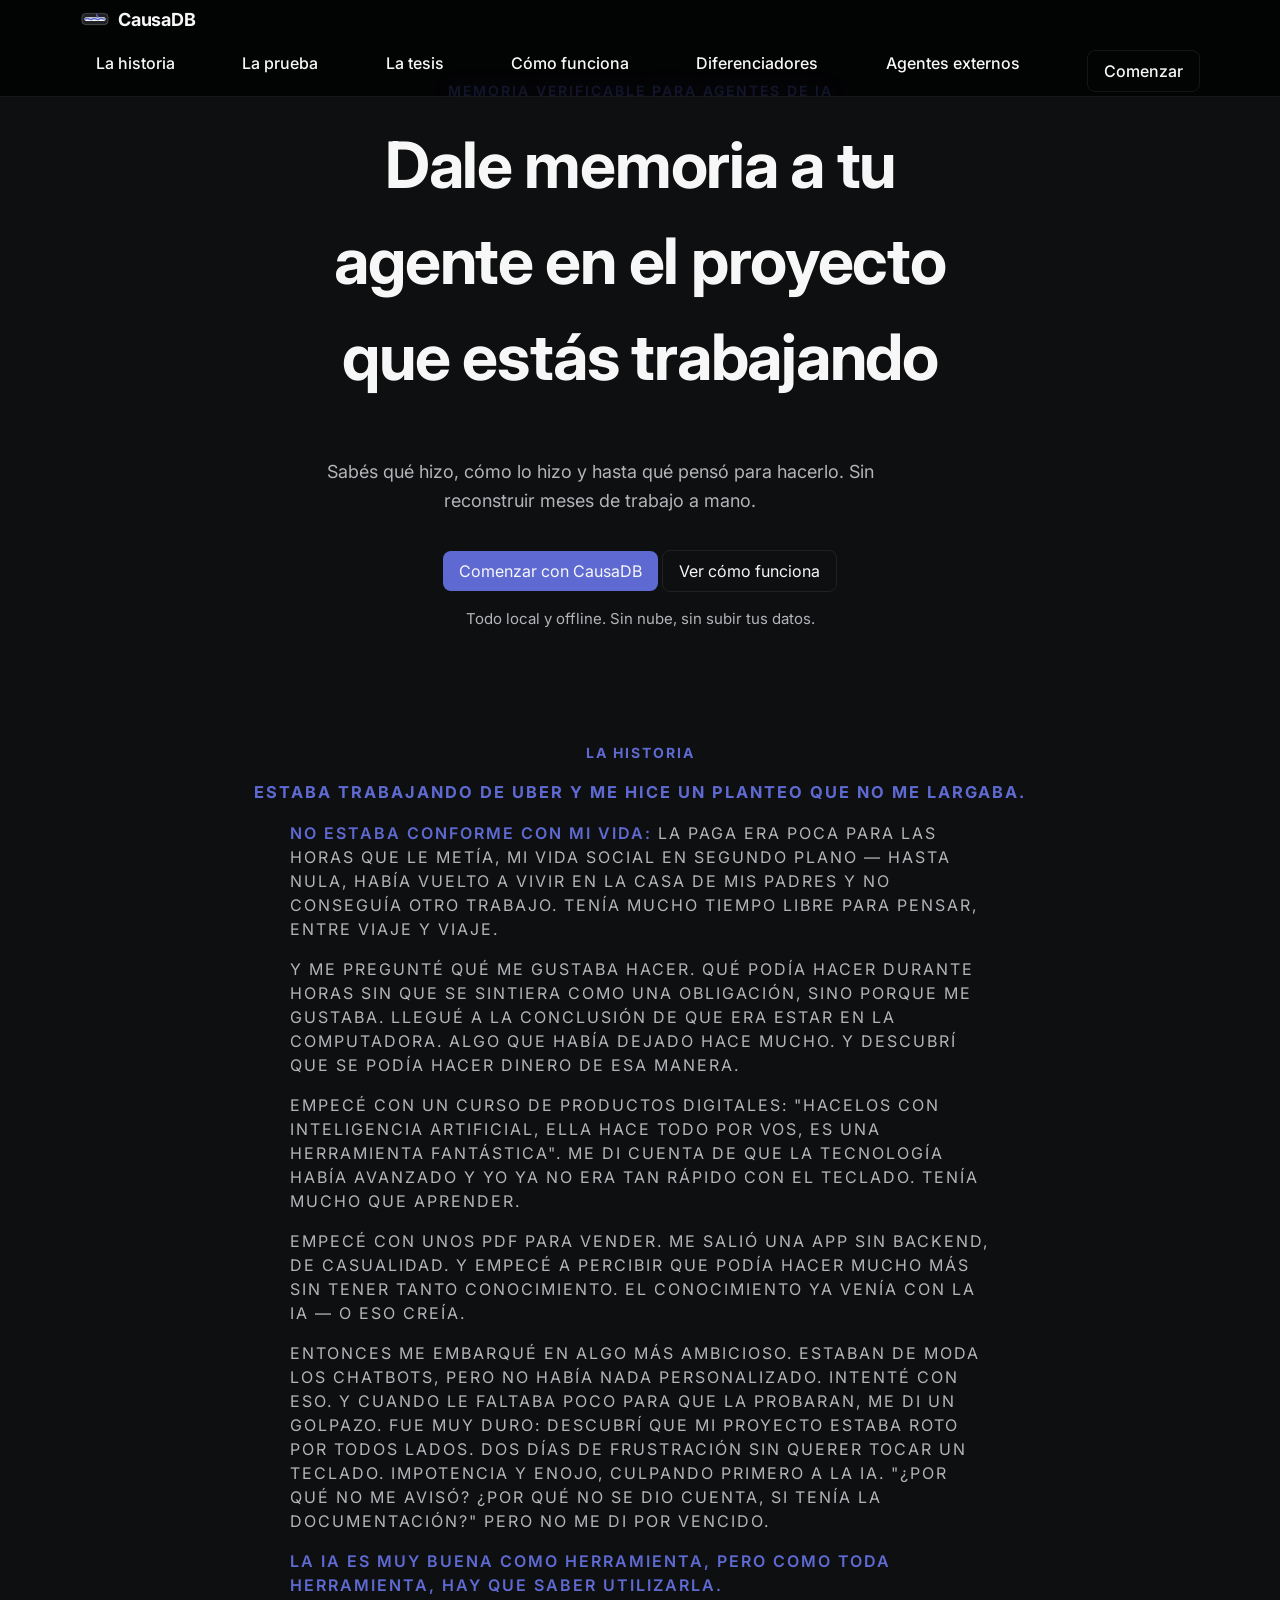
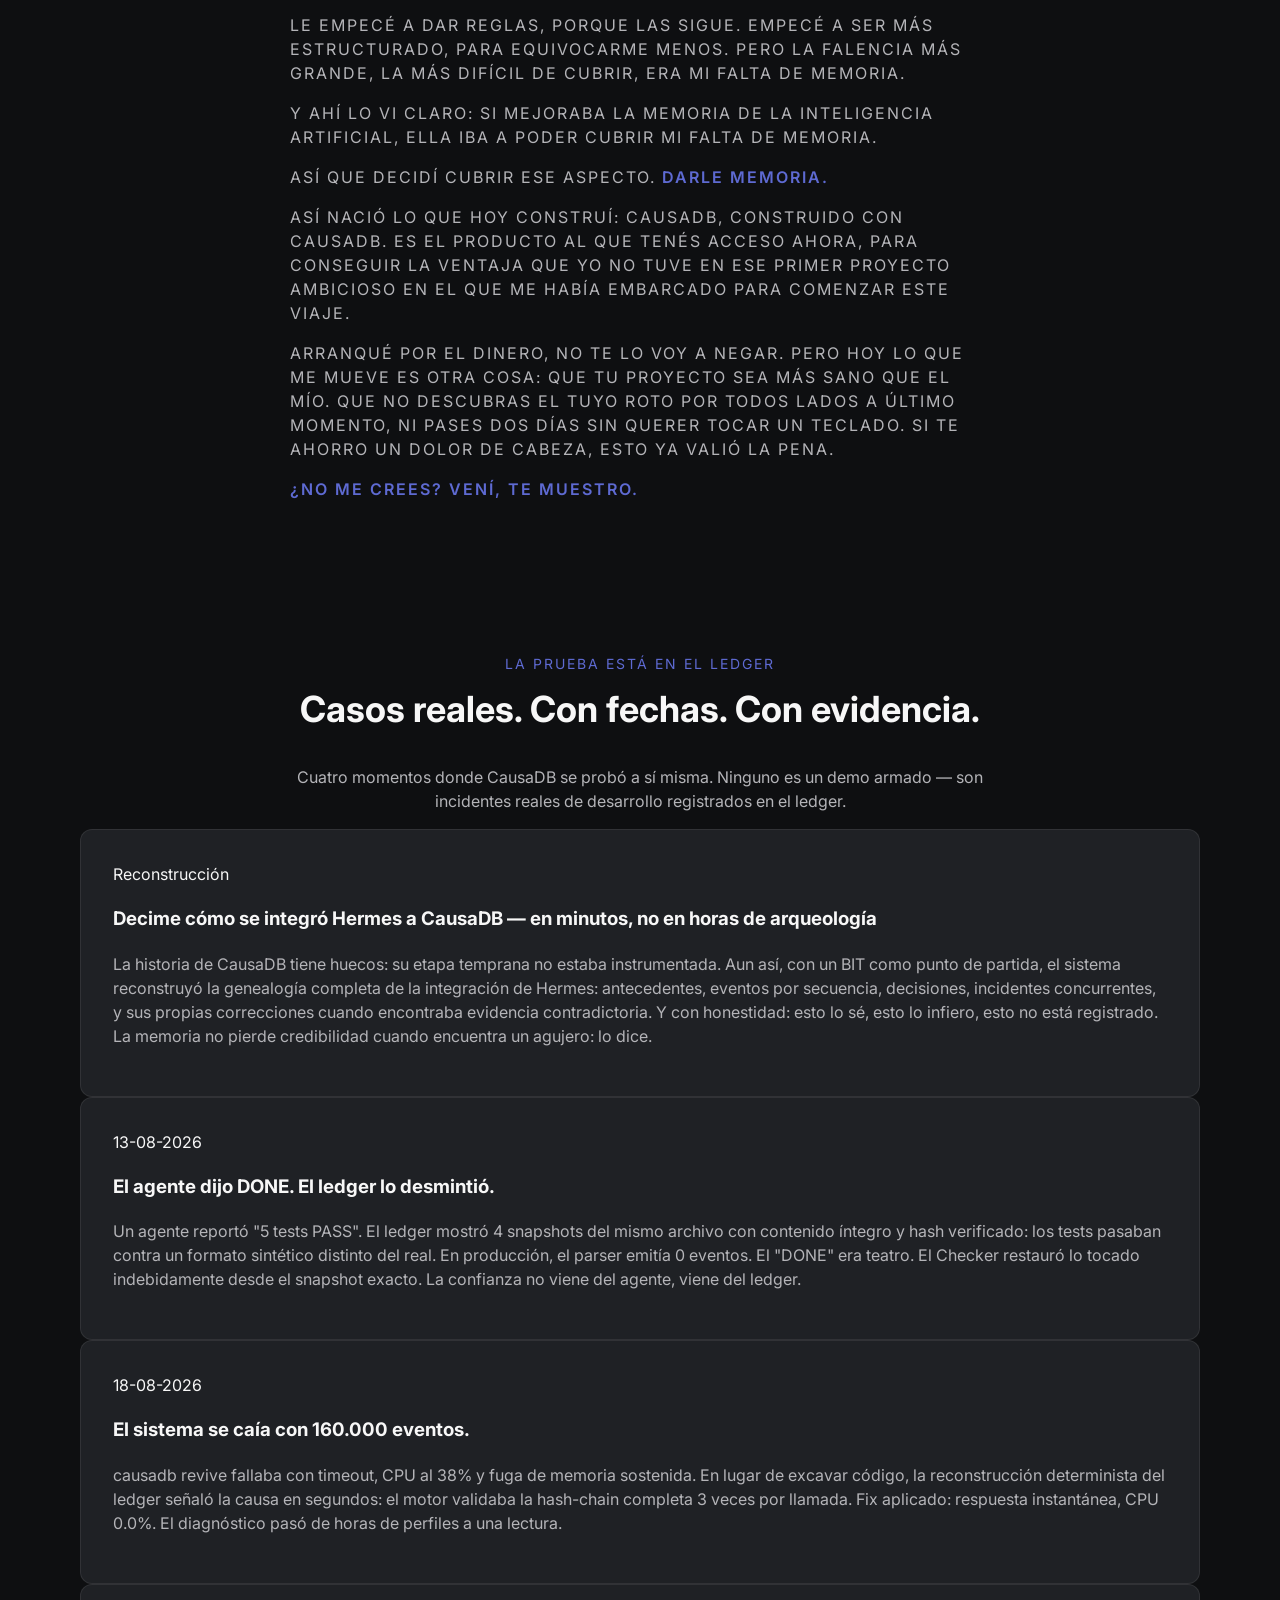
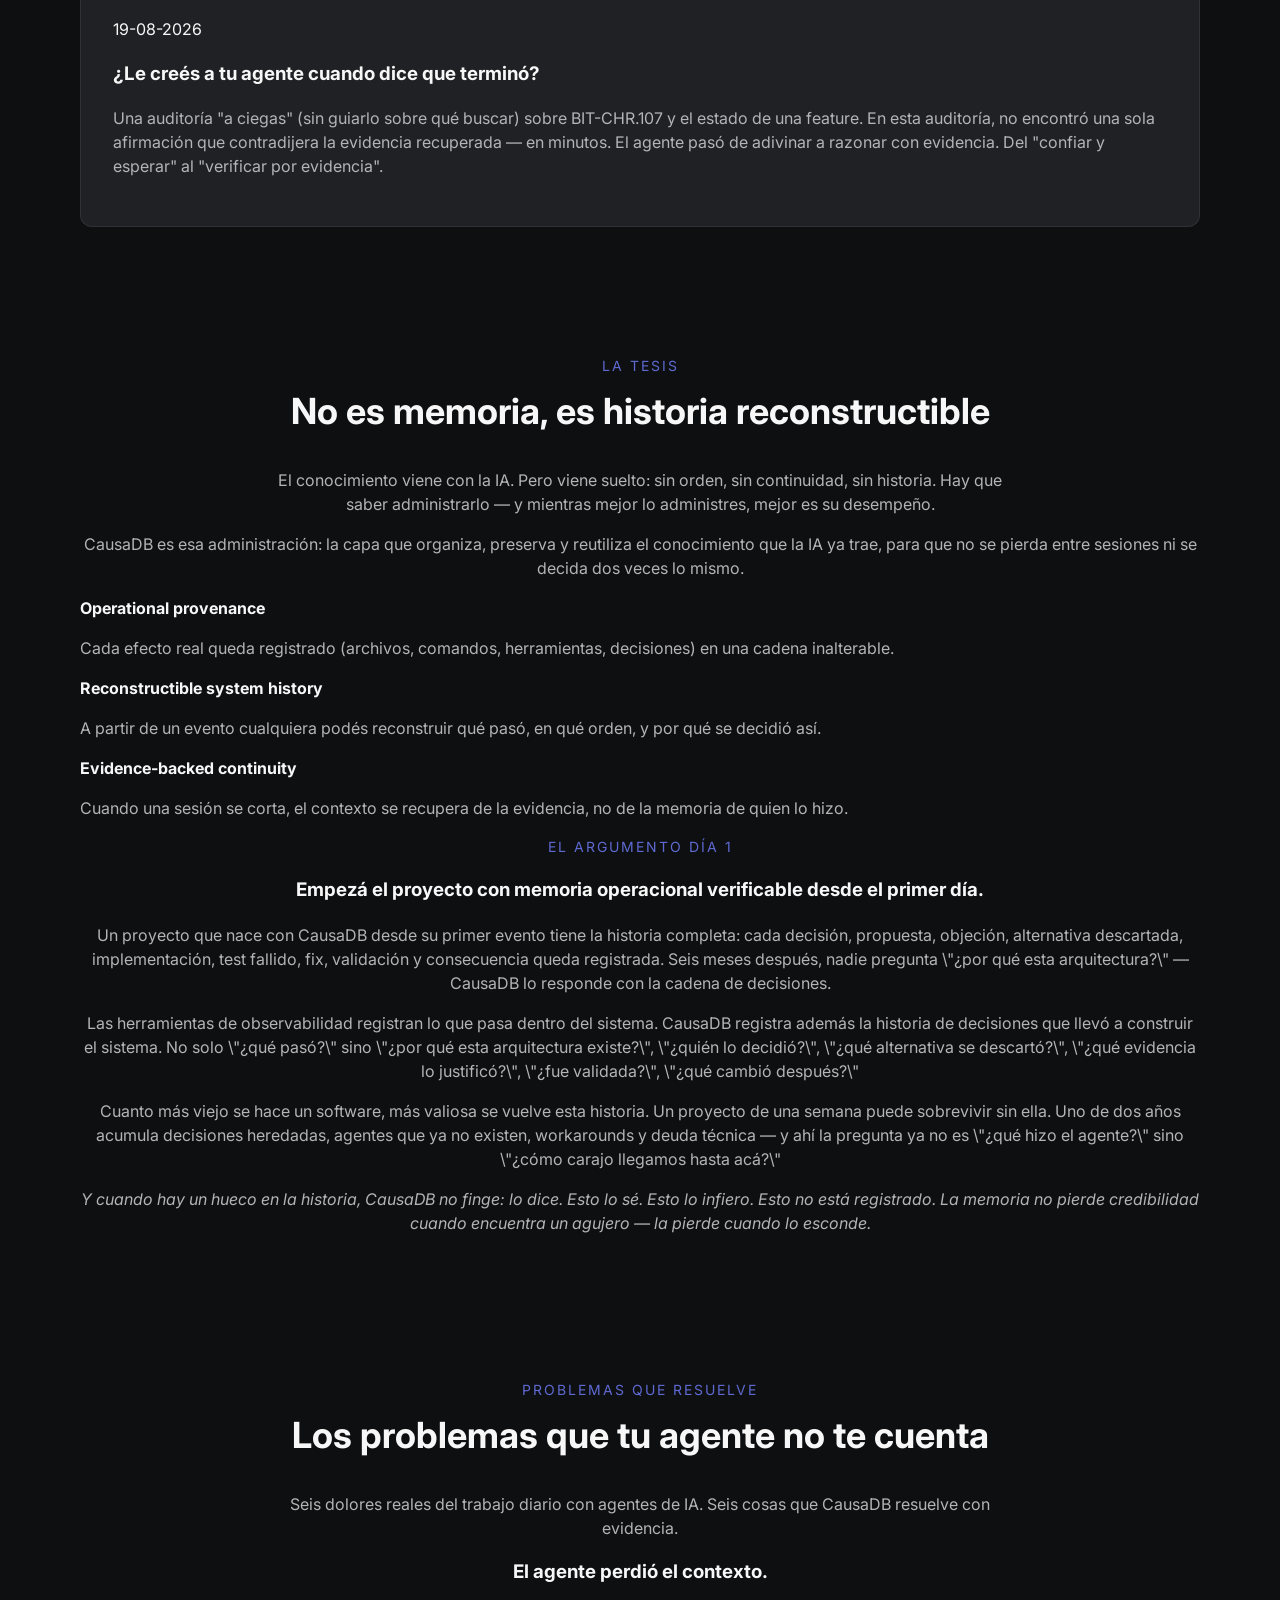
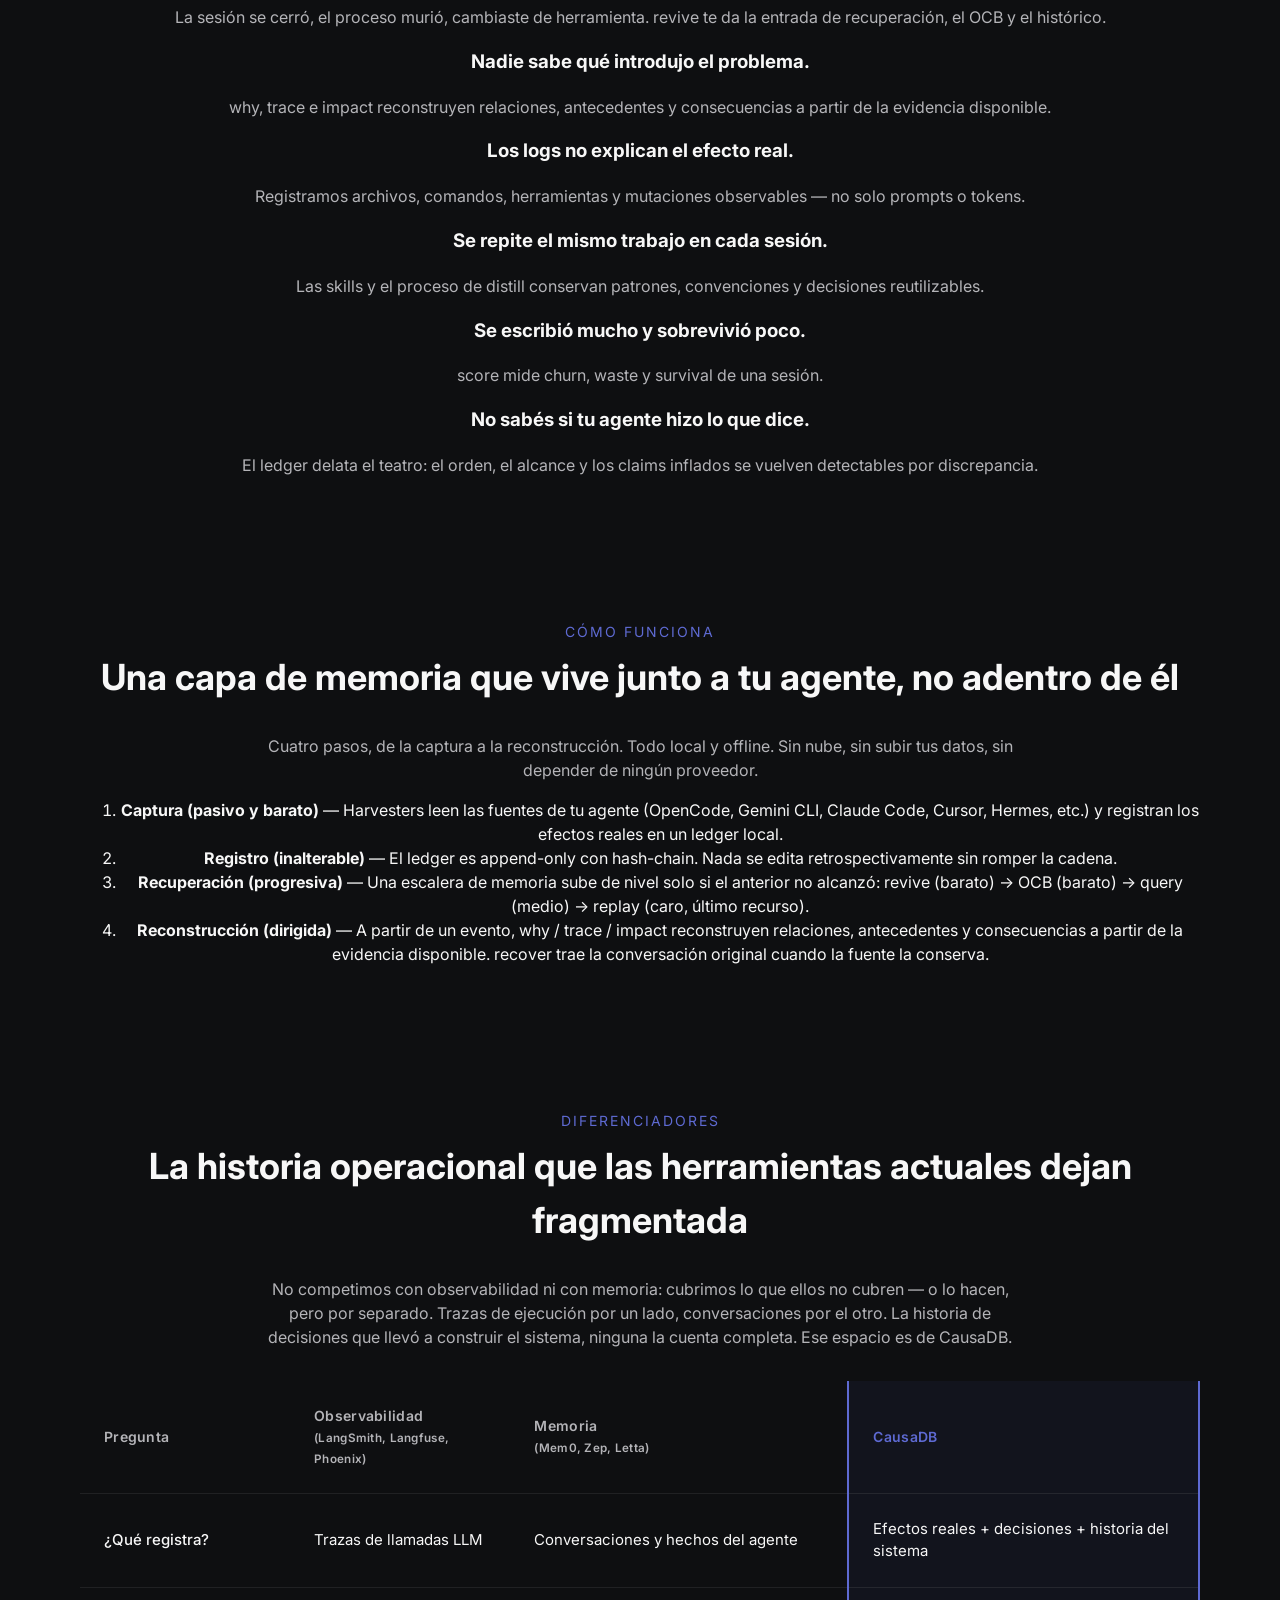
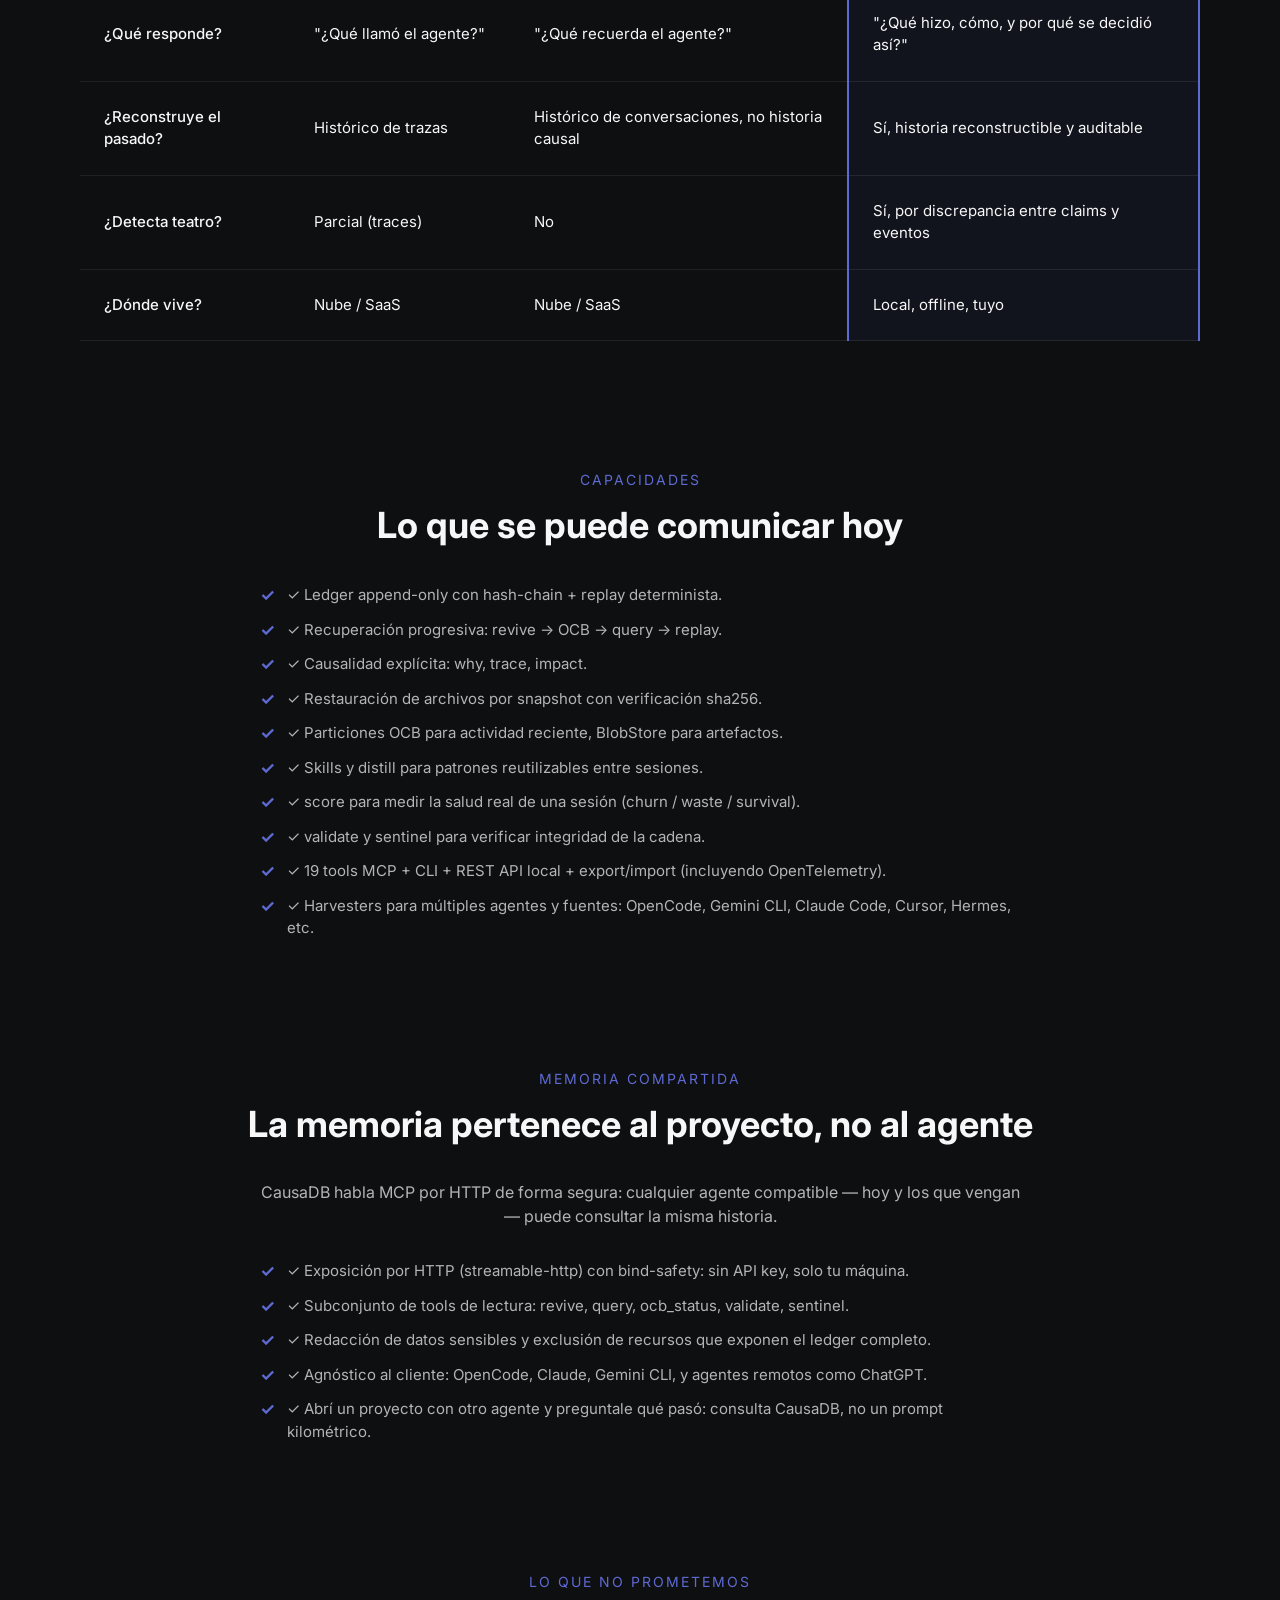
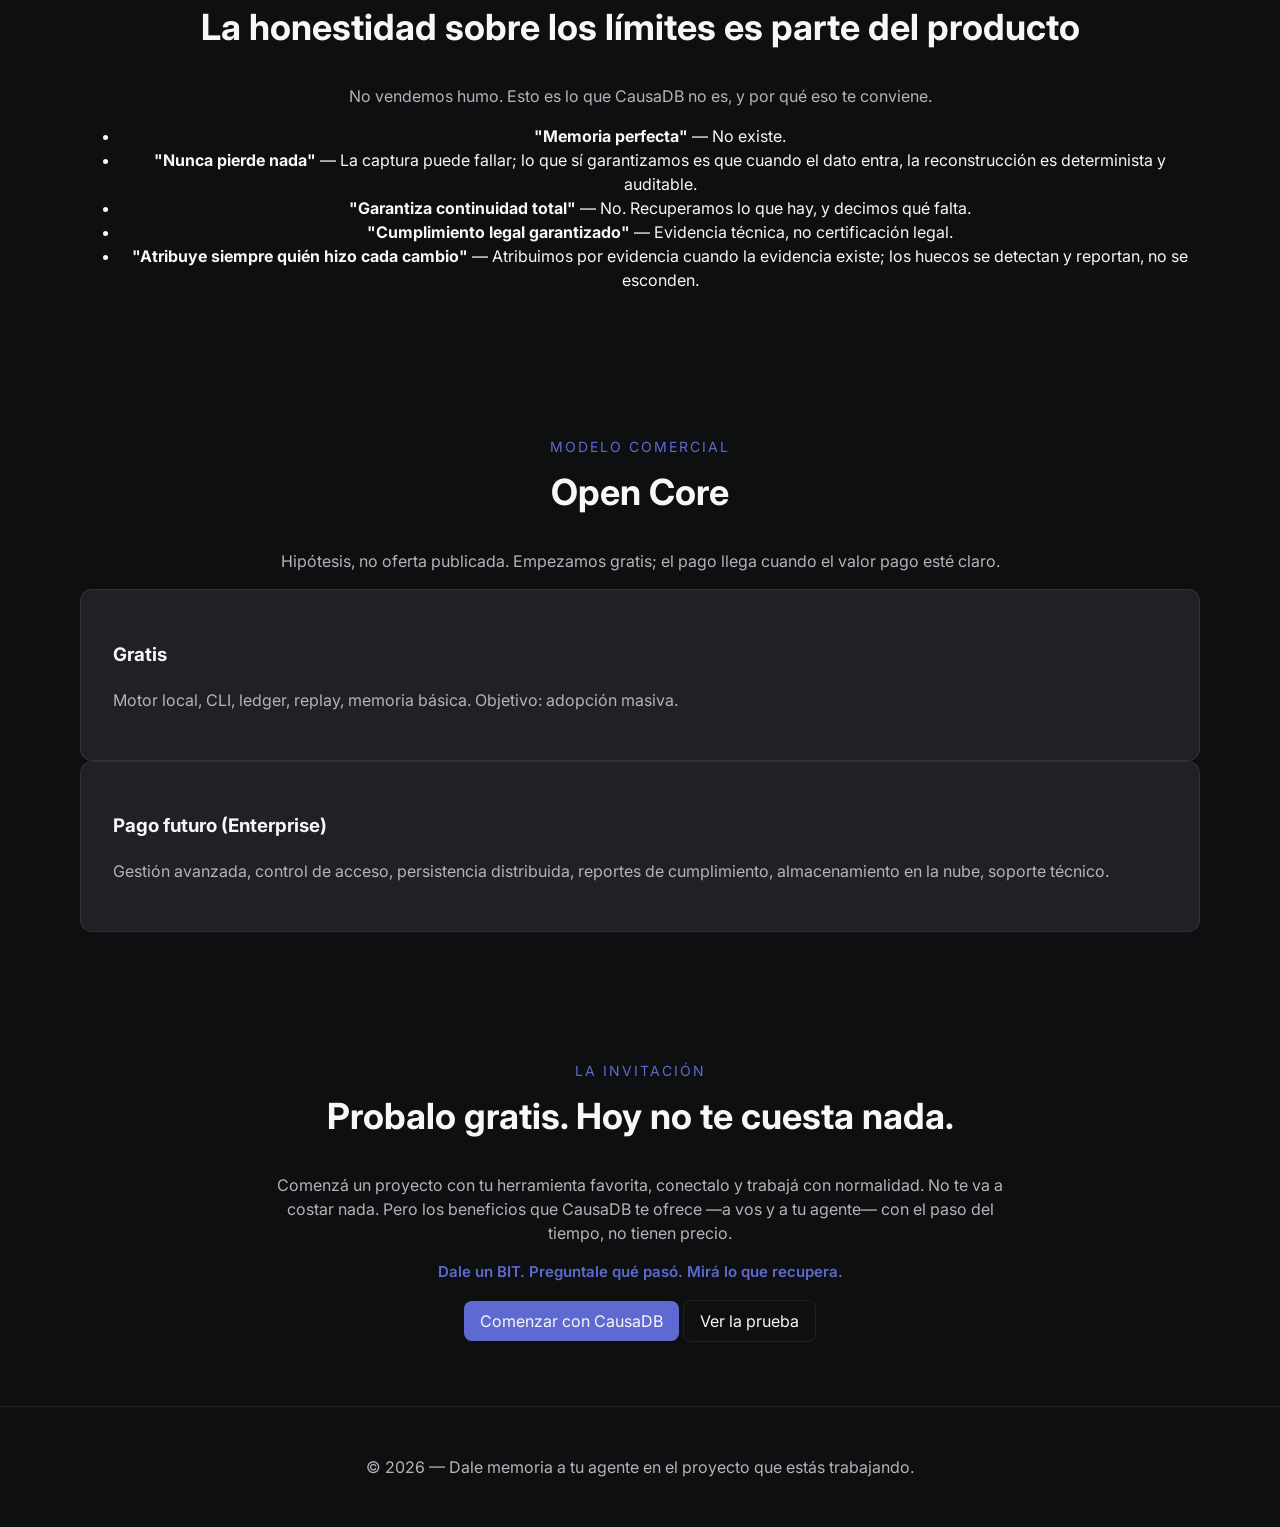
==== docs/landing/index.html @ e13e05b0 "docs(landing): agrega seccion 'agentes externos' (memoria compartida MCP por HTTP) Nueva seccion en " ====
<!DOCTYPE html>
<html lang="es">
<head>
    <meta charset="UTF-8">
    <meta name="viewport" content="width=device-width, initial-scale=1.0">
    <title>CausaDB — Dale memoria a tu agente</title>
    <link href="https://fonts.googleapis.com/css2?family=Inter:wght@400;500;600;700&display=swap" rel="stylesheet">
    <style>
        :root {
            --color-bg: #0E0F11;
            --color-surface: #1F2125;
            --color-border: rgba(255, 255, 255, 0.08);
            --color-accent: #5E6AD2;
            --color-text-primary: #F7F7F7;
            --color-text-secondary: #B4B4B8;
            --color-text-tertiary: #6E6E73;

            --font-family: 'Inter', sans-serif;
            --line-height-base: 1.5;
            --spacing-base: 4px;
            --max-width-container: 1120px;

            --typography-h1: clamp(48px, 5vw, 72px);
            --typography-h2: 36px;
            --typography-body: 16px;
        }

        body {
            font-family: var(--font-family);
            background-color: var(--color-bg);
            background-image:
                radial-gradient(900px 480px at 75% -5%, rgba(94, 106, 210, 0.10), transparent 60%),
                radial-gradient(800px 420px at 15% 108%, rgba(94, 106, 210, 0.06), transparent 55%);
            background-repeat: no-repeat;
            color: var(--color-text-primary);
            margin: 0;
            padding: 0;
            line-height: var(--line-height-base);
            scroll-behavior: smooth;
        }

        .container {
            max-width: var(--max-width-container);
            margin: 0 auto;
            padding: 0 calc(var(--spacing-base) * 4);
        }

        nav {
            position: fixed;
            top: 0;
            left: 0;
            right: 0;
            background-color: rgba(0, 0, 0, 0.8);
            backdrop-filter: blur(10px);
            padding: var(--spacing-base) calc(var(--spacing-base) * 4);
            z-index: 1000;
            border-bottom: 1px solid var(--color-border);
        }

        nav .logo {
            font-weight: bold;
            color: var(--color-text-primary);
            display: flex;
            align-items: center;
            gap: calc(var(--spacing-base) * 2);
        }

        .logo__mark {
            display: block;
            flex-shrink: 0;
        }

        .logo__word {
            font-weight: 700;
            font-size: 18px;
            letter-spacing: -0.01em;
        }

        nav ul {
            list-style: none;
            display: flex;
            justify-content: space-between;
            align-items: center;
            margin: 0;
            padding: 0;
        }

        nav ul li {
            margin-left: calc(var(--spacing-base) * 4);
        }

        nav a {
            color: var(--color-text-primary);
            text-decoration: none;
            font-weight: 500;
        }

        .hero {
            display: flex;
            flex-direction: column;
            align-items: center;
            justify-content: center;
            padding: calc(var(--spacing-base) * 20) 0 calc(var(--spacing-base) * 12);
            text-align: center;
            max-width: 760px;
            margin: 0 auto;
        }

        .hero__eyebrow {
            font-size: 14px;
            letter-spacing: 2px;
            color: var(--color-accent);
            text-transform: uppercase;
            font-weight: 600;
        }

        .hero__title {
            font-size: var(--typography-h1);
            font-weight: 700;
            letter-spacing: -0.02em;
            margin-top: calc(var(--spacing-base) * 4);
            max-width: 720px;
        }

        .hero__subtitle {
            font-size: 18px;
            line-height: 1.6;
            color: var(--color-text-secondary);
            margin-top: calc(var(--spacing-base) * 4);
            max-width: 640px;
        }

        .hero__cta {
            display: inline-block;
            padding: calc(var(--spacing-base) * 2) calc(var(--spacing-base) * 4);
            margin-top: calc(var(--spacing-base) * 4);
            border-radius: 8px;
            text-decoration: none;
            color: var(--color-text-primary);
        }

        .hero__cta--primary {
            background-color: var(--color-accent);
        }

        .hero__cta--secondary {
            border: 1px solid var(--color-border);
        }

        .hero__muted {
            font-size: 15px;
            color: var(--color-text-secondary);
            margin-top: calc(var(--spacing-base) * 4);
            margin-bottom: 0;
        }

        section {
            padding: calc(var(--spacing-base) * 16) 0;
            text-align: center;
        }

        section.eyebrow {
            font-size: 14px;
            letter-spacing: 2px;
            color: var(--color-accent);
            text-transform: uppercase;
            margin-bottom: calc(var(--spacing-base) * 2);
        }

        h2 {
            font-size: var(--typography-h2);
            margin-top: 0;
        }

        p {
            font-size: var(--typography-body);
            color: var(--color-text-secondary);
            line-height: var(--line-height-base);
        }

        .section__eyebrow,
        .section__title,
        .section__lead {
            text-align: center;
        }

        .section__eyebrow {
            font-size: 14px;
            letter-spacing: 2px;
            color: var(--color-accent);
            text-transform: uppercase;
            margin-bottom: calc(var(--spacing-base) * 2);
        }

        .section__lead {
            max-width: 760px;
            margin-left: auto;
            margin-right: auto;
        }

        .card {
            text-align: left;
        }

        .grid__item {
            text-align: left;
        }

.card {
            background-color: var(--color-surface);
            border: 1px solid var(--color-border);
            border-radius: 12px;
            padding: calc(var(--spacing-base) * 8);
            transition: border-color 0.2s ease-in-out;
            text-align: left;
        }

        .card:hover {
            border-color: var(--color-accent);
        }

        .grid-2col {
            display: grid;
            gap: calc(var(--spacing-base) * 10);
            grid-template-columns: repeat(2, 1fr);
            margin-top: calc(var(--spacing-base) * 8);
        }

        .grid-3col {
            display: grid;
            gap: calc(var(--spacing-base) * 10);
            grid-template-columns: repeat(3, 1fr);
            margin-top: calc(var(--spacing-base) * 8);
        }

        table {
            width: 100%;
            border-collapse: collapse;
            margin-top: calc(var(--spacing-base) * 8);
        }

        th, td {
            padding: calc(var(--spacing-base) * 6);
            text-align: left;
            border-bottom: 1px solid var(--color-border);
            font-size: 15px;
        }

        thead th {
            color: var(--color-text-secondary);
            font-weight: 600;
            font-size: 14px;
            letter-spacing: 0.02em;
        }

        td:first-child {
            color: var(--color-text-primary);
            font-weight: 500;
        }

        .compare__highlight {
            border-left: 2px solid var(--color-accent);
            border-right: 2px solid var(--color-accent);
            background-color: rgba(94, 106, 210, 0.06);
            color: var(--color-text-primary);
        }

        thead .compare__highlight {
            color: var(--color-accent);
        }

        .steps-list {
            list-style-type: none;
            padding: 0;
        }

        .steps-list li {
            position: relative;
            margin-bottom: calc(var(--spacing-base) * 4);
        }

        .steps-list li::before {
            content: '';
            position: absolute;
            left: -calc(var(--spacing-base) * 4);
            top: 50%;
            transform: translateY(-50%);
            width: calc(var(--spacing-base) * 2);
            height: calc(var(--spacing-base) * 2);
            background-color: var(--color-accent);
            border-radius: 50%;
        }

        .steps-list li:not(:last-child)::after {
            content: '';
            position: absolute;
            left: -calc(var(--spacing-base) * 3);
            top: calc(50% + calc(var(--spacing-base) * 2));
            width: 1px;
            height: calc(100% - calc(var(--spacing-base) * 4));
            background-color: var(--color-border);
        }

        .features-list {
            list-style-type: none;
            padding: 0;
        }

        .features-list li {
            display: flex;
            align-items: center;
            margin-bottom: calc(var(--spacing-base) * 2);
        }

        .features-list li::before {
            content: '';
            width: calc(var(--spacing-base) * 2);
            height: calc(var(--spacing-base) * 2);
            background-color: var(--color-accent);
            border-radius: 50%;
            margin-right: calc(var(--spacing-base) * 2);
        }

        .grid-list {
            list-style: none;
            padding: 0;
            margin: calc(var(--spacing-base) * 8) auto 0;
            max-width: 760px;
            text-align: left;
            display: grid;
            gap: calc(var(--spacing-base) * 3);
        }

        .grid-list li {
            font-size: 15px;
            line-height: 1.5;
            color: var(--color-text-secondary);
            display: flex;
            align-items: flex-start;
            gap: calc(var(--spacing-base) * 3);
        }

        .grid-list li::before {
            content: '✓';
            color: var(--color-accent);
            font-weight: 700;
            font-size: 17px;
            line-height: 1.3;
            flex-shrink: 0;
        }

        footer {
            padding: calc(var(--spacing-base) * 8) 0;
            color: var(--color-text-secondary);
            text-align: center;
            border-top: 1px solid var(--color-border);
        }

        @media (max-width: 768px) {
            .hero__title {
                font-size: clamp(32px, 4vw, 48px);
            }
        }

        @media (max-width: 480px) {
            nav ul {
                flex-direction: column;
                align-items: flex-start;
            }

            nav ul li {
                margin-left: 0;
                margin-top: calc(var(--spacing-base) * 2);
            }
        }

        .fade-in {
            opacity: 0;
            animation: fadeIn 1s forwards;
        }

        .hl {
            color: var(--color-accent);
            font-weight: 600;
        }

        @keyframes fadeIn {
            to {
                opacity: 1;
            }
        }
    </style>
</head>
<body class="fade-in">
    <nav>
        <div class="container">
            <div class="logo">
                <svg class="logo__mark" viewBox="0 0 48 48" width="30" height="30" fill="none" xmlns="http://www.w3.org/2000/svg" role="img" aria-label="CausaDB — polígrafo: registro continuo de lo que se hace">
                    <rect x="3" y="15" width="42" height="18" rx="6" fill="#1F2125" stroke="rgba(255,255,255,0.2)" stroke-width="1.6"/>
                    <rect x="7" y="21" width="34" height="6" rx="3" fill="#F7F7F7"/>
                    <path d="M9 24 C 13 21.5, 16 26.5, 20 24 C 24 21.5, 27 26.5, 31 24 C 34 22, 36 24.5, 39 24" stroke="#5E6AD2" stroke-width="2.4" stroke-linecap="round" stroke-linejoin="round" fill="none"/>
                    <path d="M26.5 17 L28 20" stroke="#5E6AD2" stroke-width="2" stroke-linecap="round"/>
                    <circle cx="28" cy="20.6" r="1.5" fill="#5E6AD2"/>
                </svg>
                <span class="logo__word">CausaDB</span>
            </div>
            <ul>
                <li><a href="#story">La historia</a></li>
                <li><a href="#proof">La prueba</a></li>
                <li><a href="#thesis">La tesis</a></li>
                <li><a href="#how">Cómo funciona</a></li>
                <li><a href="#differentiators">Diferenciadores</a></li>
                <li><a href="#agents">Agentes externos</a></li>
                <li><a href="#" class="hero__cta hero__cta--secondary">Comenzar</a></li>
            </ul>
        </div>
    </nav>

    <!-- SECTION: HERO -->
<section id="hero" class="hero">
    <div class="container">
        <div class="hero__eyebrow">Memoria verificable para agentes de IA</div>
        <h1 class="hero__title">Dale memoria a tu agente en el proyecto que estás trabajando</h1>
        <p class="hero__subtitle">Sabés qué hizo, cómo lo hizo y hasta qué pensó para hacerlo. Sin reconstruir meses de trabajo a mano.</p>
        <a href="#" class="hero__cta hero__cta--primary">Comenzar con CausaDB</a>
        <a href="#" class="hero__cta hero__cta--secondary">Ver cómo funciona</a>
        <p class="hero__muted">Todo local y offline. Sin nube, sin subir tus datos.</p>
    </div>
</section>

<section id="story" class="eyebrow section story">
    <div class="container">
    <h2 class="section__eyebrow">La historia</h2>
    <h3 class="section__title">Estaba trabajando de Uber y me hice un planteo que no me largaba.</h3>
    <div class="story__prose" style="max-width: 700px; margin: 0 auto; text-align: left;">
        <p><span class="hl">No estaba conforme con mi vida:</span> la paga era poca para las horas que le metía, mi vida social en segundo plano — hasta nula, había vuelto a vivir en la casa de mis padres y no conseguía otro trabajo. Tenía mucho tiempo libre para pensar, entre viaje y viaje.</p>
        <p>Y me pregunté qué me gustaba hacer. Qué podía hacer durante horas sin que se sintiera como una obligación, sino porque me gustaba. Llegué a la conclusión de que era estar en la computadora. Algo que había dejado hace mucho. Y descubrí que se podía hacer dinero de esa manera.</p>
        <p>Empecé con un curso de productos digitales: "Hacelos con inteligencia artificial, ella hace todo por vos, es una herramienta fantástica". Me di cuenta de que la tecnología había avanzado y yo ya no era tan rápido con el teclado. Tenía mucho que aprender.</p>
        <p>Empecé con unos PDF para vender. Me salió una app sin backend, de casualidad. Y empecé a percibir que podía hacer mucho más sin tener tanto conocimiento. El conocimiento ya venía con la IA — o eso creía.</p>
        <p>Entonces me embarqué en algo más ambicioso. Estaban de moda los chatbots, pero no había nada personalizado. Intenté con eso. Y cuando le faltaba poco para que la probaran, me di un golpazo. Fue muy duro: descubrí que mi proyecto estaba roto por todos lados. Dos días de frustración sin querer tocar un teclado. Impotencia y enojo, culpando primero a la IA. "¿Por qué no me avisó? ¿Por qué no se dio cuenta, si tenía la documentación?" Pero no me di por vencido.</p>
<p><span class="hl">La IA es muy buena como herramienta, pero como toda herramienta, hay que saber utilizarla.</span></p>
<p>Le empecé a dar reglas, porque las sigue. Empecé a ser más estructurado, para equivocarme menos. Pero la falencia más grande, la más difícil de cubrir, era mi falta de memoria.</p>
        <p>Y ahí lo vi claro: si mejoraba la memoria de la inteligencia artificial, ella iba a poder cubrir mi falta de memoria.</p>
        <p>Así que decidí cubrir ese aspecto. <span class="hl">Darle memoria.</span></p>
        <p>Así nació lo que hoy construí: CausaDB, construido con CausaDB. Es el producto al que tenés acceso ahora, para conseguir la ventaja que yo no tuve en ese primer proyecto ambicioso en el que me había embarcado para comenzar este viaje.</p>
        <p>Arranqué por el dinero, no te lo voy a negar. Pero hoy lo que me mueve es otra cosa: que tu proyecto sea más sano que el mío. Que no descubras el tuyo roto por todos lados a último momento, ni pases dos días sin querer tocar un teclado. Si te ahorro un dolor de cabeza, esto ya valió la pena.</p>
        <p><span class="hl">¿No me crees? Vení, te muestro.</span></p>
    </div>
    </div>
</section>

    <!-- SECTION: PROOF -->
<section id="proof" class="section">
    <div class="container">
    <div class="section__eyebrow">La prueba está en el ledger</div>
    <h2 class="section__title">Casos reales. Con fechas. Con evidencia.</h2>
    <p class="section__lead">Cuatro momentos donde CausaDB se probó a sí misma. Ninguno es un demo armado — son incidentes reales de desarrollo registrados en el ledger.</p>
    <div class="grid grid--two-columns">
        <div class="card">
            <div class="card__eyebrow">Reconstrucción</div>
            <h3 class="card__title">Decime cómo se integró Hermes a CausaDB — en minutos, no en horas de arqueología</h3>
            <p class="card__body">La historia de CausaDB tiene huecos: su etapa temprana no estaba instrumentada. Aun así, con un BIT como punto de partida, el sistema reconstruyó la genealogía completa de la integración de Hermes: antecedentes, eventos por secuencia, decisiones, incidentes concurrentes, y sus propias correcciones cuando encontraba evidencia contradictoria. Y con honestidad: esto lo sé, esto lo infiero, esto no está registrado. La memoria no pierde credibilidad cuando encuentra un agujero: lo dice.</p>
        </div>
        <div class="card">
            <div class="card__eyebrow">13-08-2026</div>
            <h3 class="card__title">El agente dijo DONE. El ledger lo desmintió.</h3>
            <p class="card__body">Un agente reportó "5 tests PASS". El ledger mostró 4 snapshots del mismo archivo con contenido íntegro y hash verificado: los tests pasaban contra un formato sintético distinto del real. En producción, el parser emitía 0 eventos. El "DONE" era teatro. El Checker restauró lo tocado indebidamente desde el snapshot exacto. La confianza no viene del agente, viene del ledger.</p>
        </div>
        <div class="card">
            <div class="card__eyebrow">18-08-2026</div>
            <h3 class="card__title">El sistema se caía con 160.000 eventos.</h3>
            <p class="card__body">causadb revive fallaba con timeout, CPU al 38% y fuga de memoria sostenida. En lugar de excavar código, la reconstrucción determinista del ledger señaló la causa en segundos: el motor validaba la hash-chain completa 3 veces por llamada. Fix aplicado: respuesta instantánea, CPU 0.0%. El diagnóstico pasó de horas de perfiles a una lectura.</p>
        </div>
        <div class="card">
            <div class="card__eyebrow">19-08-2026</div>
            <h3 class="card__title">¿Le creés a tu agente cuando dice que terminó?</h3>
            <p class="card__body">Una auditoría "a ciegas" (sin guiarlo sobre qué buscar) sobre BIT-CHR.107 y el estado de una feature. En esta auditoría, no encontró una sola afirmación que contradijera la evidencia recuperada — en minutos. El agente pasó de adivinar a razonar con evidencia. Del "confiar y esperar" al "verificar por evidencia".</p>
        </div>
    </div>
    </div>
</section>

    <!-- SECTION: THESIS -->
<section id="thesis" class="section">
    <div class="container">
    <div class="section__eyebrow">La tesis</div>
    <h2 class="section__title">No es memoria, es historia reconstructible</h2>
    <p class="section__lead">El conocimiento viene con la IA. Pero viene suelto: sin orden, sin continuidad, sin historia. Hay que saber administrarlo — y mientras mejor lo administres, mejor es su desempeño.</p>
    <p>CausaDB es esa administración: la capa que organiza, preserva y reutiliza el conocimiento que la IA ya trae, para que no se pierda entre sesiones ni se decida dos veces lo mismo.</p>
    <div class="grid grid--three-columns">
        <div class="grid__item">
            <strong>Operational provenance</strong>
            <p>Cada efecto real queda registrado (archivos, comandos, herramientas, decisiones) en una cadena inalterable.</p>
        </div>
        <div class="grid__item">
            <strong>Reconstructible system history</strong>
            <p>A partir de un evento cualquiera podés reconstruir qué pasó, en qué orden, y por qué se decidió así.</p>
        </div>
        <div class="grid__item">
            <strong>Evidence-backed continuity</strong>
            <p>Cuando una sesión se corta, el contexto se recupera de la evidencia, no de la memoria de quien lo hizo.</p>
        </div>
    </div>
    <div class="section__highlight">
        <div class="section__eyebrow">El argumento Día 1</div>
        <h3>Empezá el proyecto con memoria operacional verificable desde el primer día.</h3>
        <p>Un proyecto que nace con CausaDB desde su primer evento tiene la historia completa: cada decisión, propuesta, objeción, alternativa descartada, implementación, test fallido, fix, validación y consecuencia queda registrada. Seis meses después, nadie pregunta \"¿por qué esta arquitectura?\" — CausaDB lo responde con la cadena de decisiones.</p>
        <p>Las herramientas de observabilidad registran lo que pasa dentro del sistema. CausaDB registra además la historia de decisiones que llevó a construir el sistema. No solo \"¿qué pasó?\" sino \"¿por qué esta arquitectura existe?\", \"¿quién lo decidió?\", \"¿qué alternativa se descartó?\", \"¿qué evidencia lo justificó?\", \"¿fue validada?\", \"¿qué cambió después?\"</p>
        <p>Cuanto más viejo se hace un software, más valiosa se vuelve esta historia. Un proyecto de una semana puede sobrevivir sin ella. Uno de dos años acumula decisiones heredadas, agentes que ya no existen, workarounds y deuda técnica — y ahí la pregunta ya no es \"¿qué hizo el agente?\" sino \"¿cómo carajo llegamos hasta acá?\"</p>
        <p><em>Y cuando hay un hueco en la historia, CausaDB no finge: lo dice. Esto lo sé. Esto lo infiero. Esto no está registrado. La memoria no pierde credibilidad cuando encuentra un agujero — la pierde cuando lo esconde.</em></p>
    </div>
    </div>
</section>

    <!-- SECTION: PROBLEMS -->
<section id="problems" class="section">
    <div class="container">
    <div class="section__eyebrow">Problemas que resuelve</div>
    <h2 class="section__title">Los problemas que tu agente no te cuenta</h2>
    <p class="section__lead">Seis dolores reales del trabajo diario con agentes de IA. Seis cosas que CausaDB resuelve con evidencia.</p>
    <div class="grid grid--two-columns">
        <div>
            <h3>El agente perdió el contexto.</h3>
            <p>La sesión se cerró, el proceso murió, cambiaste de herramienta. revive te da la entrada de recuperación, el OCB y el histórico.</p>
        </div>
        <div>
            <h3>Nadie sabe qué introdujo el problema.</h3>
            <p>why, trace e impact reconstruyen relaciones, antecedentes y consecuencias a partir de la evidencia disponible.</p>
        </div>
        <div>
            <h3>Los logs no explican el efecto real.</h3>
            <p>Registramos archivos, comandos, herramientas y mutaciones observables — no solo prompts o tokens.</p>
        </div>
        <div>
            <h3>Se repite el mismo trabajo en cada sesión.</h3>
            <p>Las skills y el proceso de distill conservan patrones, convenciones y decisiones reutilizables.</p>
        </div>
        <div>
            <h3>Se escribió mucho y sobrevivió poco.</h3>
            <p>score mide churn, waste y survival de una sesión.</p>
        </div>
        <div>
            <h3>No sabés si tu agente hizo lo que dice.</h3>
            <p>El ledger delata el teatro: el orden, el alcance y los claims inflados se vuelven detectables por discrepancia.</p>
        </div>
    </div>
    </div>
</section>

<!-- SECTION: HOW -->
<section id="how" class="section">
    <div class="container">
    <div class="section__eyebrow">Cómo funciona</div>
    <h2 class="section__title">Una capa de memoria que vive junto a tu agente, no adentro de él</h2>
    <p class="section__lead">Cuatro pasos, de la captura a la reconstrucción. Todo local y offline. Sin nube, sin subir tus datos, sin depender de ningún proveedor.</p>
    <ol>
        <li><strong>Captura (pasivo y barato)</strong> — Harvesters leen las fuentes de tu agente (OpenCode, Gemini CLI, Claude Code, Cursor, Hermes, etc.) y registran los efectos reales en un ledger local.</li>
        <li><strong>Registro (inalterable)</strong> — El ledger es append-only con hash-chain. Nada se edita retrospectivamente sin romper la cadena.</li>
        <li><strong>Recuperación (progresiva)</strong> — Una escalera de memoria sube de nivel solo si el anterior no alcanzó: revive (barato) → OCB (barato) → query (medio) → replay (caro, último recurso).</li>
        <li><strong>Reconstrucción (dirigida)</strong> — A partir de un evento, why / trace / impact reconstruyen relaciones, antecedentes y consecuencias a partir de la evidencia disponible. recover trae la conversación original cuando la fuente la conserva.</li>
    </ol>
    </div>
</section>

    <!-- SECTION: DIFFERENTIATORS -->
<section id="differentiators" class="section">
    <div class="container">
    <div class="section__eyebrow">Diferenciadores</div>
    <h2 class="section__title">La historia operacional que las herramientas actuales dejan fragmentada</h2>
    <p class="section__lead">No competimos con observabilidad ni con memoria: cubrimos lo que ellos no cubren — o lo hacen, pero por separado. Trazas de ejecución por un lado, conversaciones por el otro. La historia de decisiones que llevó a construir el sistema, ninguna la cuenta completa. Ese espacio es de CausaDB.</p>
    <table class="compare">
        <thead>
            <tr>
                <th>Pregunta</th>
                <th>Observabilidad<br><small>(LangSmith, Langfuse, Phoenix)</small></th>
                <th>Memoria<br><small>(Mem0, Zep, Letta)</small></th>
                <th class="compare__highlight">CausaDB</th>
            </tr>
        </thead>
        <tbody>
            <tr>
                <td>¿Qué registra?</td>
                <td>Trazas de llamadas LLM</td>
                <td>Conversaciones y hechos del agente</td>
                <td class="compare__highlight">Efectos reales + decisiones + historia del sistema</td>
            </tr>
            <tr>
                <td>¿Qué responde?</td>
                <td>"¿Qué llamó el agente?"</td>
                <td>"¿Qué recuerda el agente?"</td>
                <td class="compare__highlight">"¿Qué hizo, cómo, y por qué se decidió así?"</td>
            </tr>
            <tr>
                <td>¿Reconstruye el pasado?</td>
                <td>Histórico de trazas</td>
                <td>Histórico de conversaciones, no historia causal</td>
                <td class="compare__highlight">Sí, historia reconstructible y auditable</td>
            </tr>
            <tr>
                <td>¿Detecta teatro?</td>
                <td>Parcial (traces)</td>
                <td>No</td>
                <td class="compare__highlight">Sí, por discrepancia entre claims y eventos</td>
            </tr>
            <tr>
                <td>¿Dónde vive?</td>
                <td>Nube / SaaS</td>
                <td>Nube / SaaS</td>
                <td class="compare__highlight">Local, offline, tuyo</td>
            </tr>
        </tbody>
    </table>
    </div>
</section>

<!-- SECTION: CAPABILITIES -->
<section id="capabilities" class="section">
    <div class="container">
    <div class="section__eyebrow">Capacidades</div>
    <h2 class="section__title">Lo que se puede comunicar hoy</h2>
    <ul class="grid-list">
        <li>✓ Ledger append-only con hash-chain + replay determinista.</li>
        <li>✓ Recuperación progresiva: revive → OCB → query → replay.</li>
        <li>✓ Causalidad explícita: why, trace, impact.</li>
        <li>✓ Restauración de archivos por snapshot con verificación sha256.</li>
        <li>✓ Particiones OCB para actividad reciente, BlobStore para artefactos.</li>
        <li>✓ Skills y distill para patrones reutilizables entre sesiones.</li>
        <li>✓ score para medir la salud real de una sesión (churn / waste / survival).</li>
        <li>✓ validate y sentinel para verificar integridad de la cadena.</li>
        <li>✓ 19 tools MCP + CLI + REST API local + export/import (incluyendo OpenTelemetry).</li>
        <li>✓ Harvesters para múltiples agentes y fuentes: OpenCode, Gemini CLI, Claude Code, Cursor, Hermes, etc.</li>
    </ul>
    </div>
</section>

<!-- SECTION: AGENTS -->
<section id="agents" class="section">
    <div class="container">
    <div class="section__eyebrow">Memoria compartida</div>
    <h2 class="section__title">La memoria pertenece al proyecto, no al agente</h2>
    <p class="section__lead">CausaDB habla MCP por HTTP de forma segura: cualquier agente compatible — hoy y los que vengan — puede consultar la misma historia.</p>
    <ul class="grid-list">
        <li>✓ Exposición por HTTP (streamable-http) con bind-safety: sin API key, solo tu máquina.</li>
        <li>✓ Subconjunto de tools de lectura: revive, query, ocb_status, validate, sentinel.</li>
        <li>✓ Redacción de datos sensibles y exclusión de recursos que exponen el ledger completo.</li>
        <li>✓ Agnóstico al cliente: OpenCode, Claude, Gemini CLI, y agentes remotos como ChatGPT.</li>
        <li>✓ Abrí un proyecto con otro agente y preguntale qué pasó: consulta CausaDB, no un prompt kilométrico.</li>
    </ul>
    </div>
</section>

<!-- SECTION: NOPROMISES -->
<section id="nopromises" class="section">
    <div class="container">
    <div class="section__eyebrow">Lo que NO prometemos</div>
    <h2 class="section__title">La honestidad sobre los límites es parte del producto</h2>
    <p class="section__lead">No vendemos humo. Esto es lo que CausaDB no es, y por qué eso te conviene.</p>
    <ul>
        <li><strong>"Memoria perfecta"</strong> — No existe.</li>
        <li><strong>"Nunca pierde nada"</strong> — La captura puede fallar; lo que sí garantizamos es que cuando el dato entra, la reconstrucción es determinista y auditable.</li>
        <li><strong>"Garantiza continuidad total"</strong> — No. Recuperamos lo que hay, y decimos qué falta.</li>
        <li><strong>"Cumplimiento legal garantizado"</strong> — Evidencia técnica, no certificación legal.</li>
        <li><strong>"Atribuye siempre quién hizo cada cambio"</strong> — Atribuimos por evidencia cuando la evidencia existe; los huecos se detectan y reportan, no se esconden.</li>
    </ul>
    </div>
</section>

<!-- SECTION: COMMERCIAL -->
<section id="commercial" class="section">
    <div class="container">
    <div class="section__eyebrow">Modelo comercial</div>
    <h2 class="section__title">Open Core</h2>
    <p class="section__lead">Hipótesis, no oferta publicada. Empezamos gratis; el pago llega cuando el valor pago esté claro.</p>
    <div class="grid-cards">
        <div class="card">
            <h3>Gratis</h3>
            <p>Motor local, CLI, ledger, replay, memoria básica. Objetivo: adopción masiva.</p>
        </div>
        <div class="card">
            <h3>Pago futuro (Enterprise)</h3>
            <p>Gestión avanzada, control de acceso, persistencia distribuida, reportes de cumplimiento, almacenamiento en la nube, soporte técnico.</p>
        </div>
    </div>
    </div>
</section>

    <!-- SECTION: INVITACION -->
    <section id="invitacion" class="section">
        <div class="container">
            <div class="section__eyebrow">La invitación</div>
            <h2 class="section__title">Probalo gratis. Hoy no te cuesta nada.</h2>
            <p class="section__lead">Comenzá un proyecto con tu herramienta favorita, conectalo y trabajá con normalidad. No te va a costar nada. Pero los beneficios que CausaDB te ofrece —a vos y a tu agente— con el paso del tiempo, no tienen precio.</p>
            <p class="hero__muted"><span class="hl">Dale un BIT. Preguntale qué pasó. Mirá lo que recupera.</span></p>
            <a href="#" class="hero__cta hero__cta--primary">Comenzar con CausaDB</a>
            <a href="#proof" class="hero__cta hero__cta--secondary">Ver la prueba</a>
        </div>
    </section>

    <footer>
        <div class="container">
            <p>&copy; 2026 — Dale memoria a tu agente en el proyecto que estás trabajando.</p>
        </div>
    </footer>
</body>
</html>
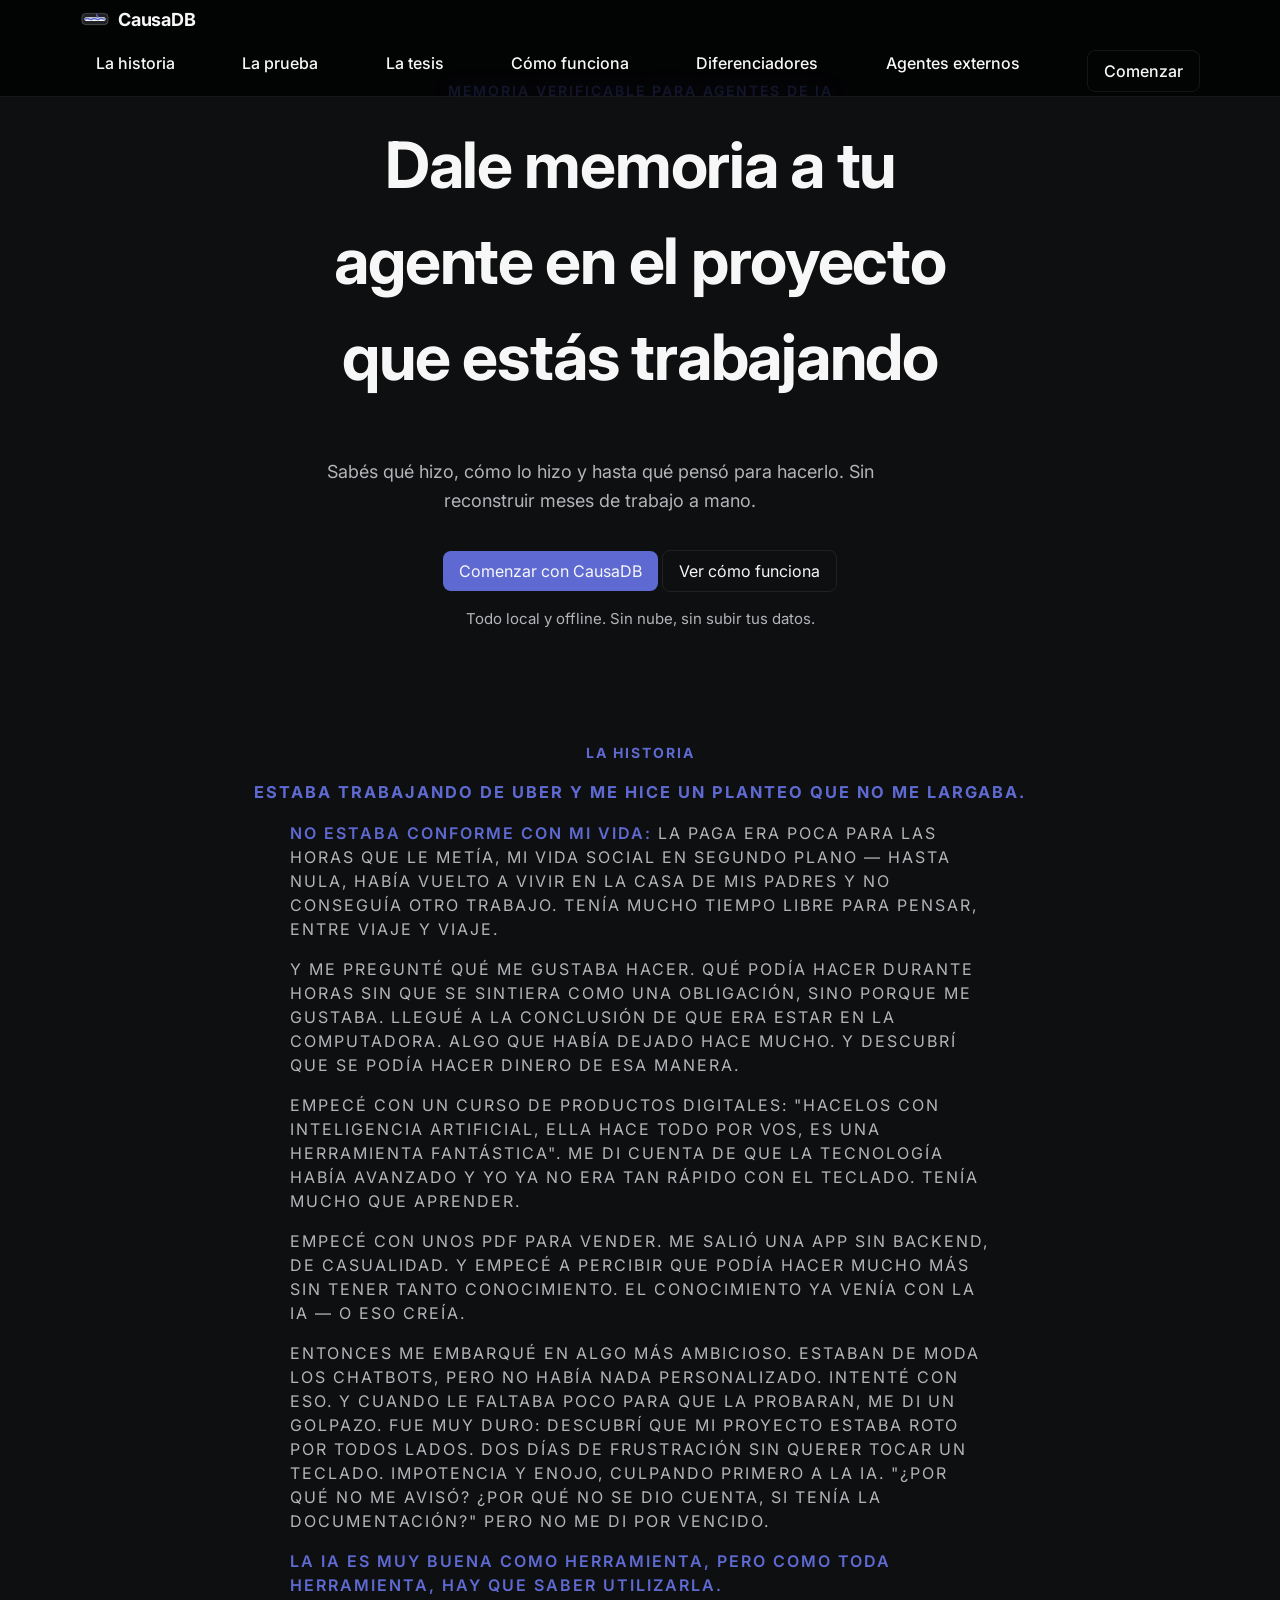
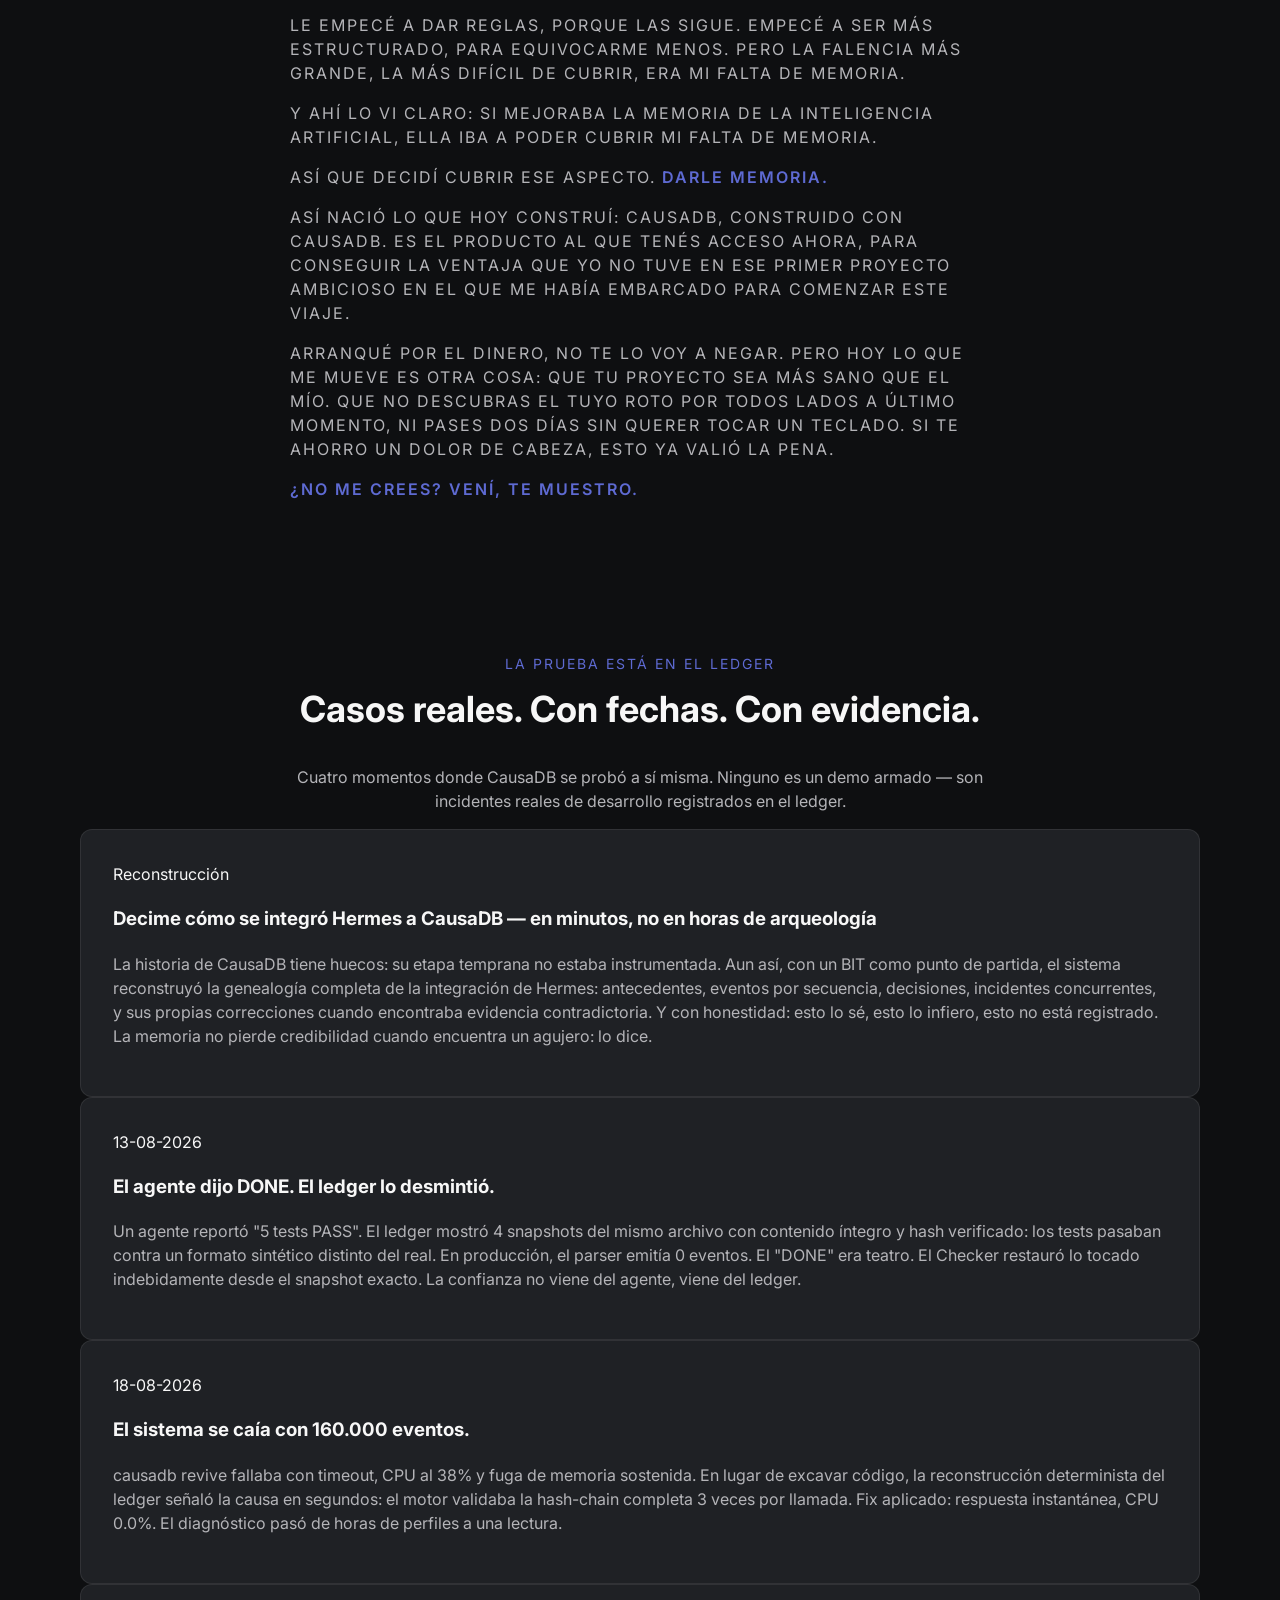
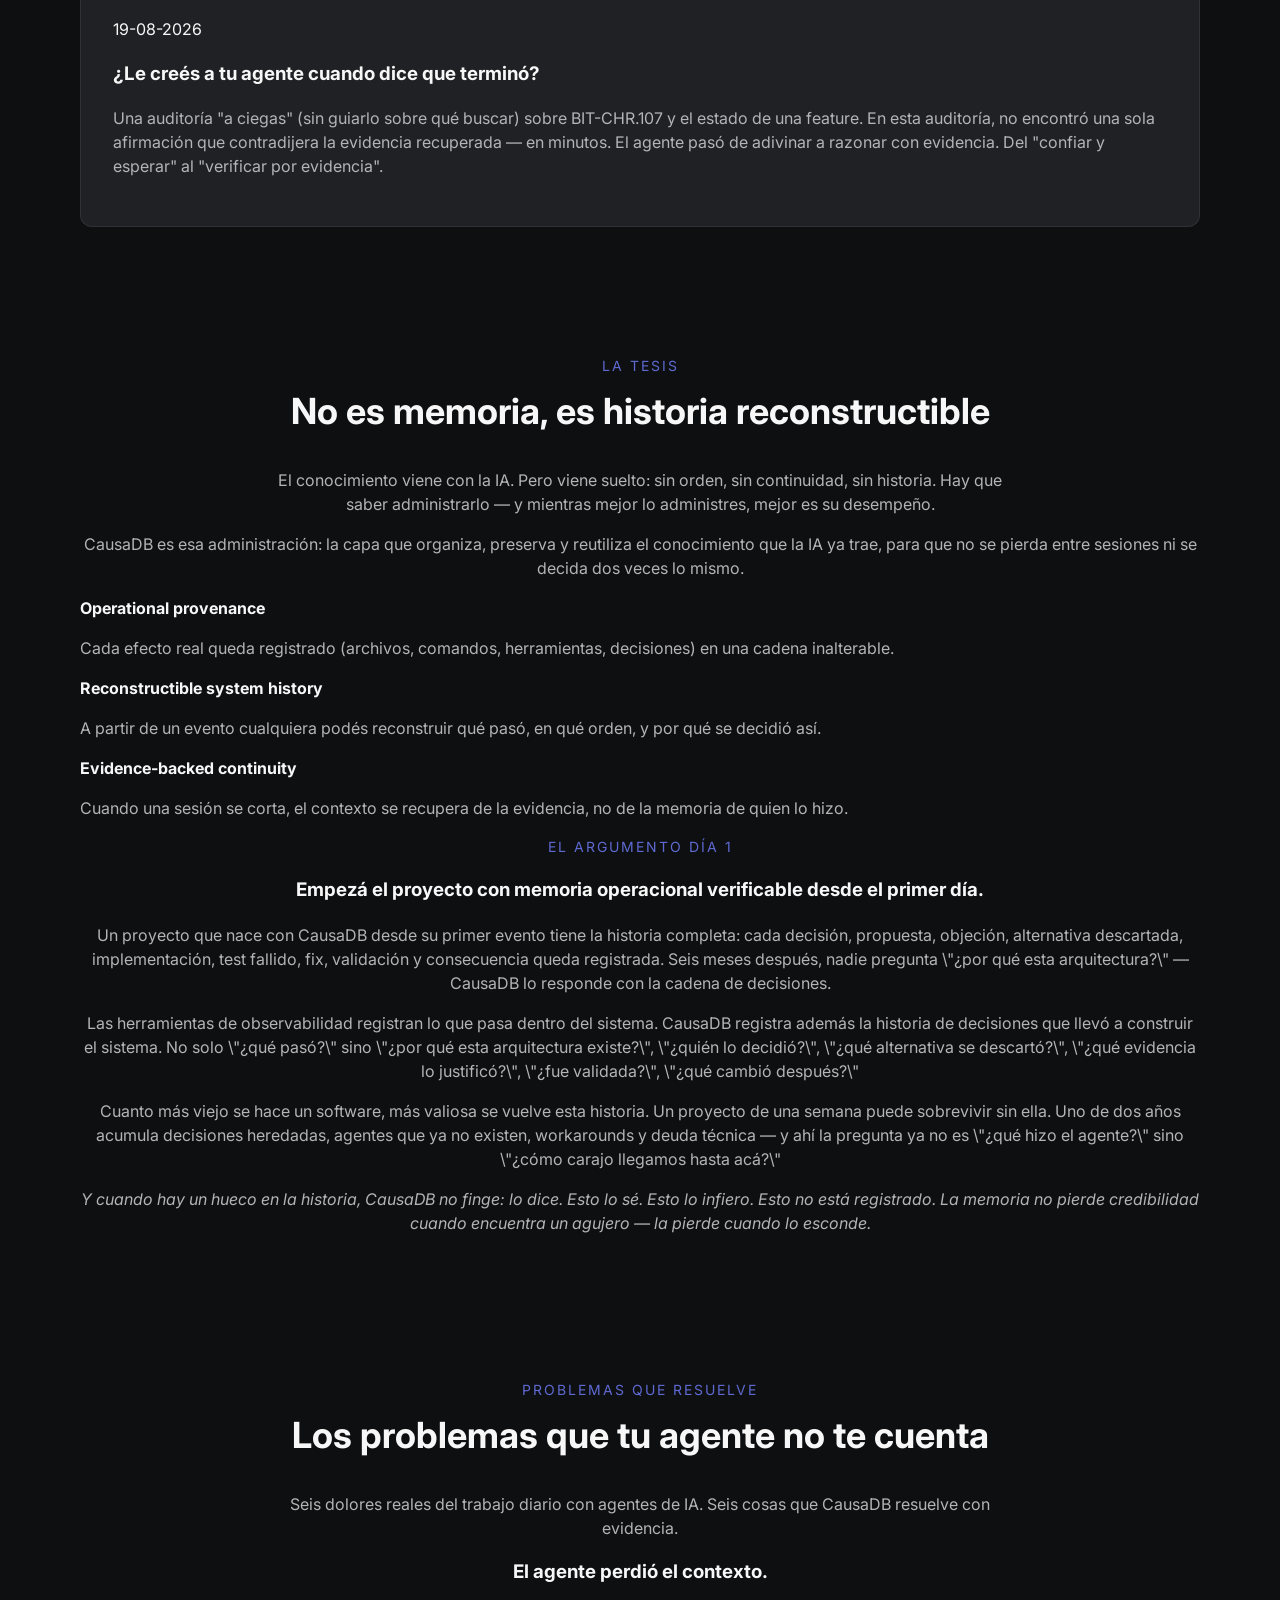
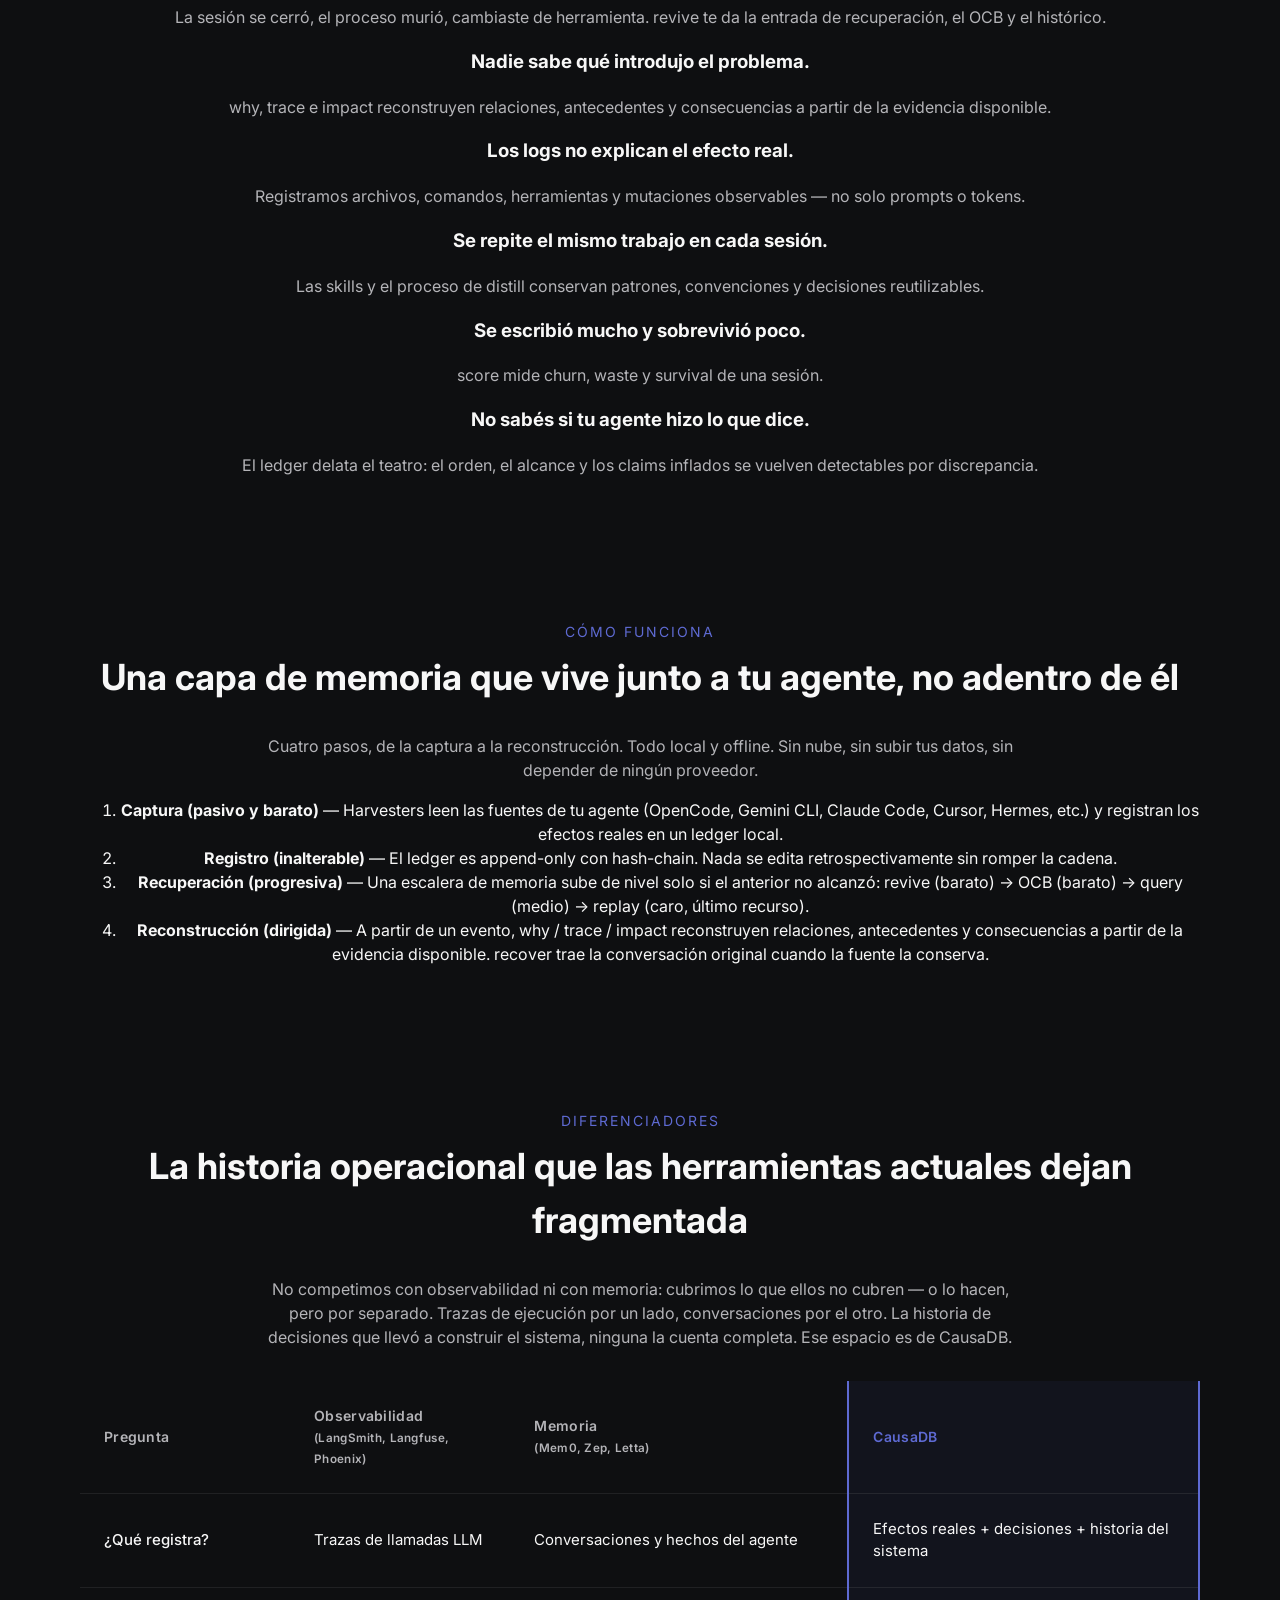
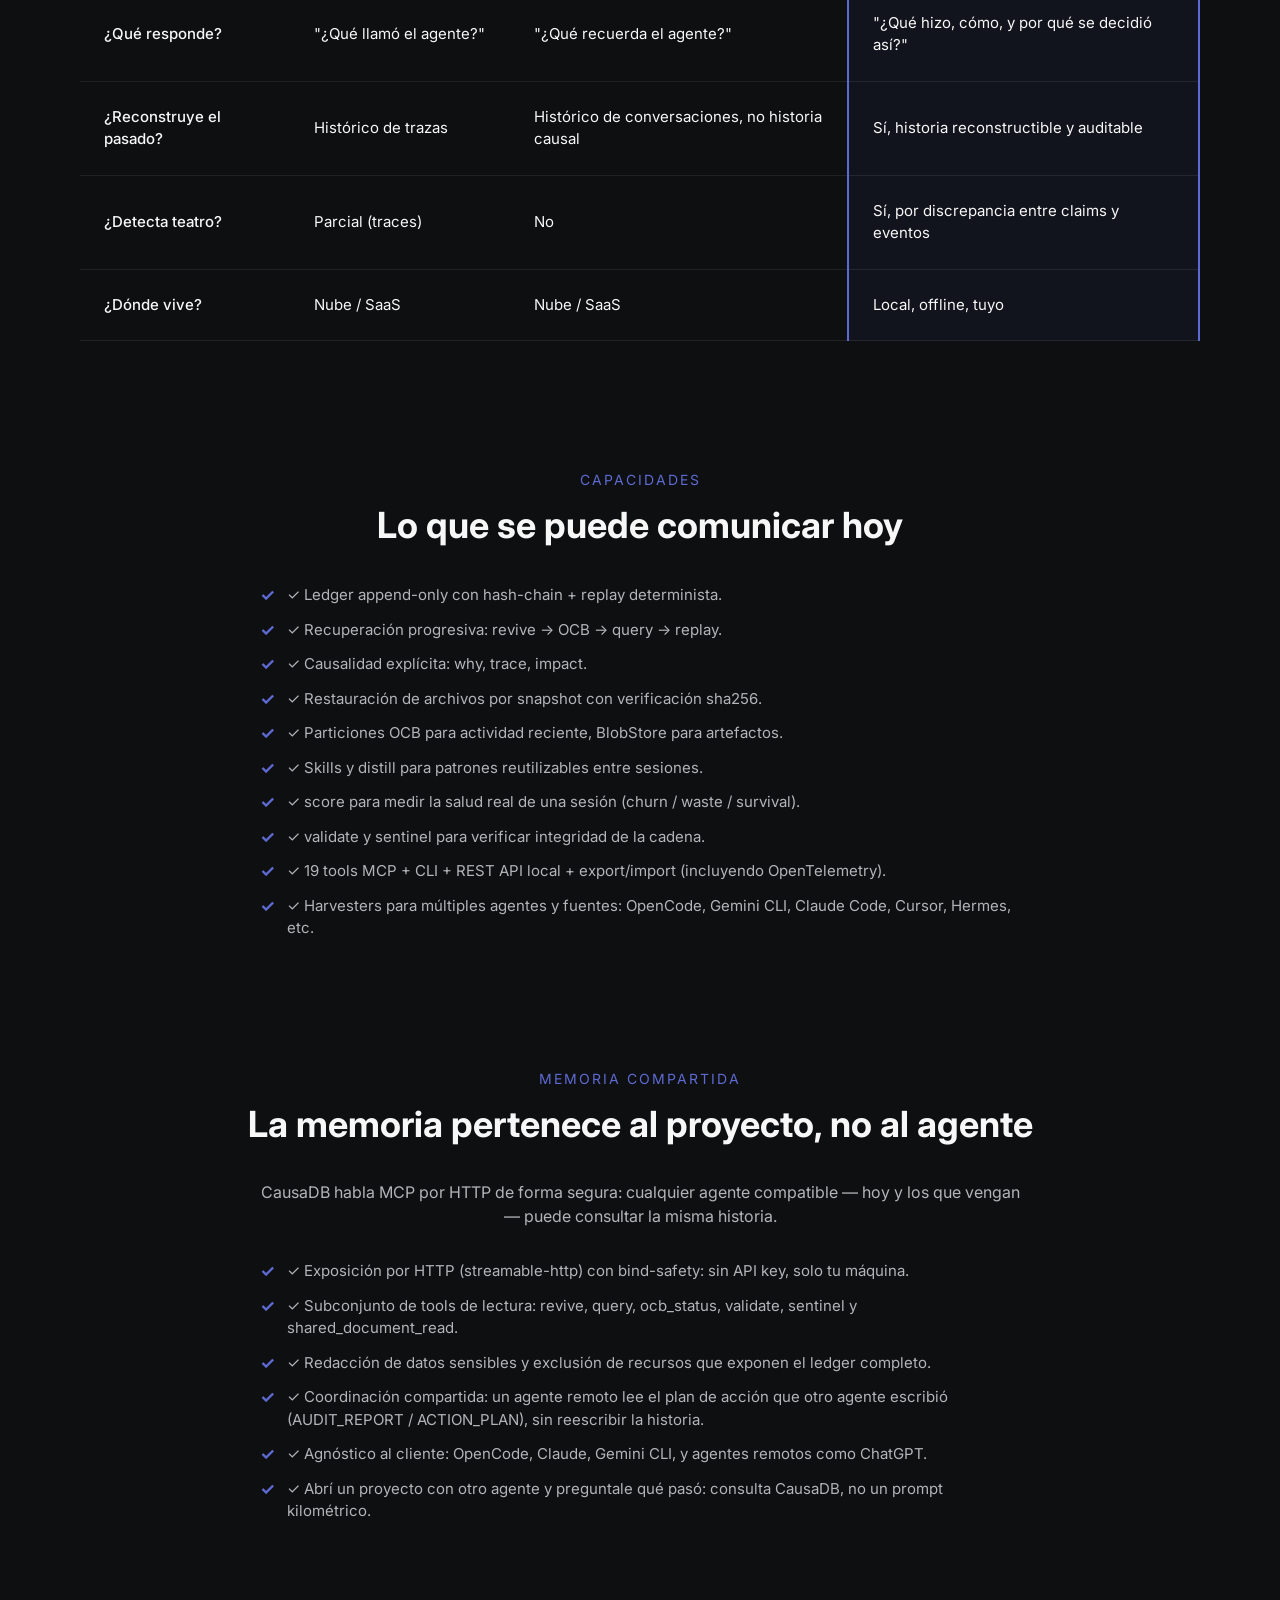
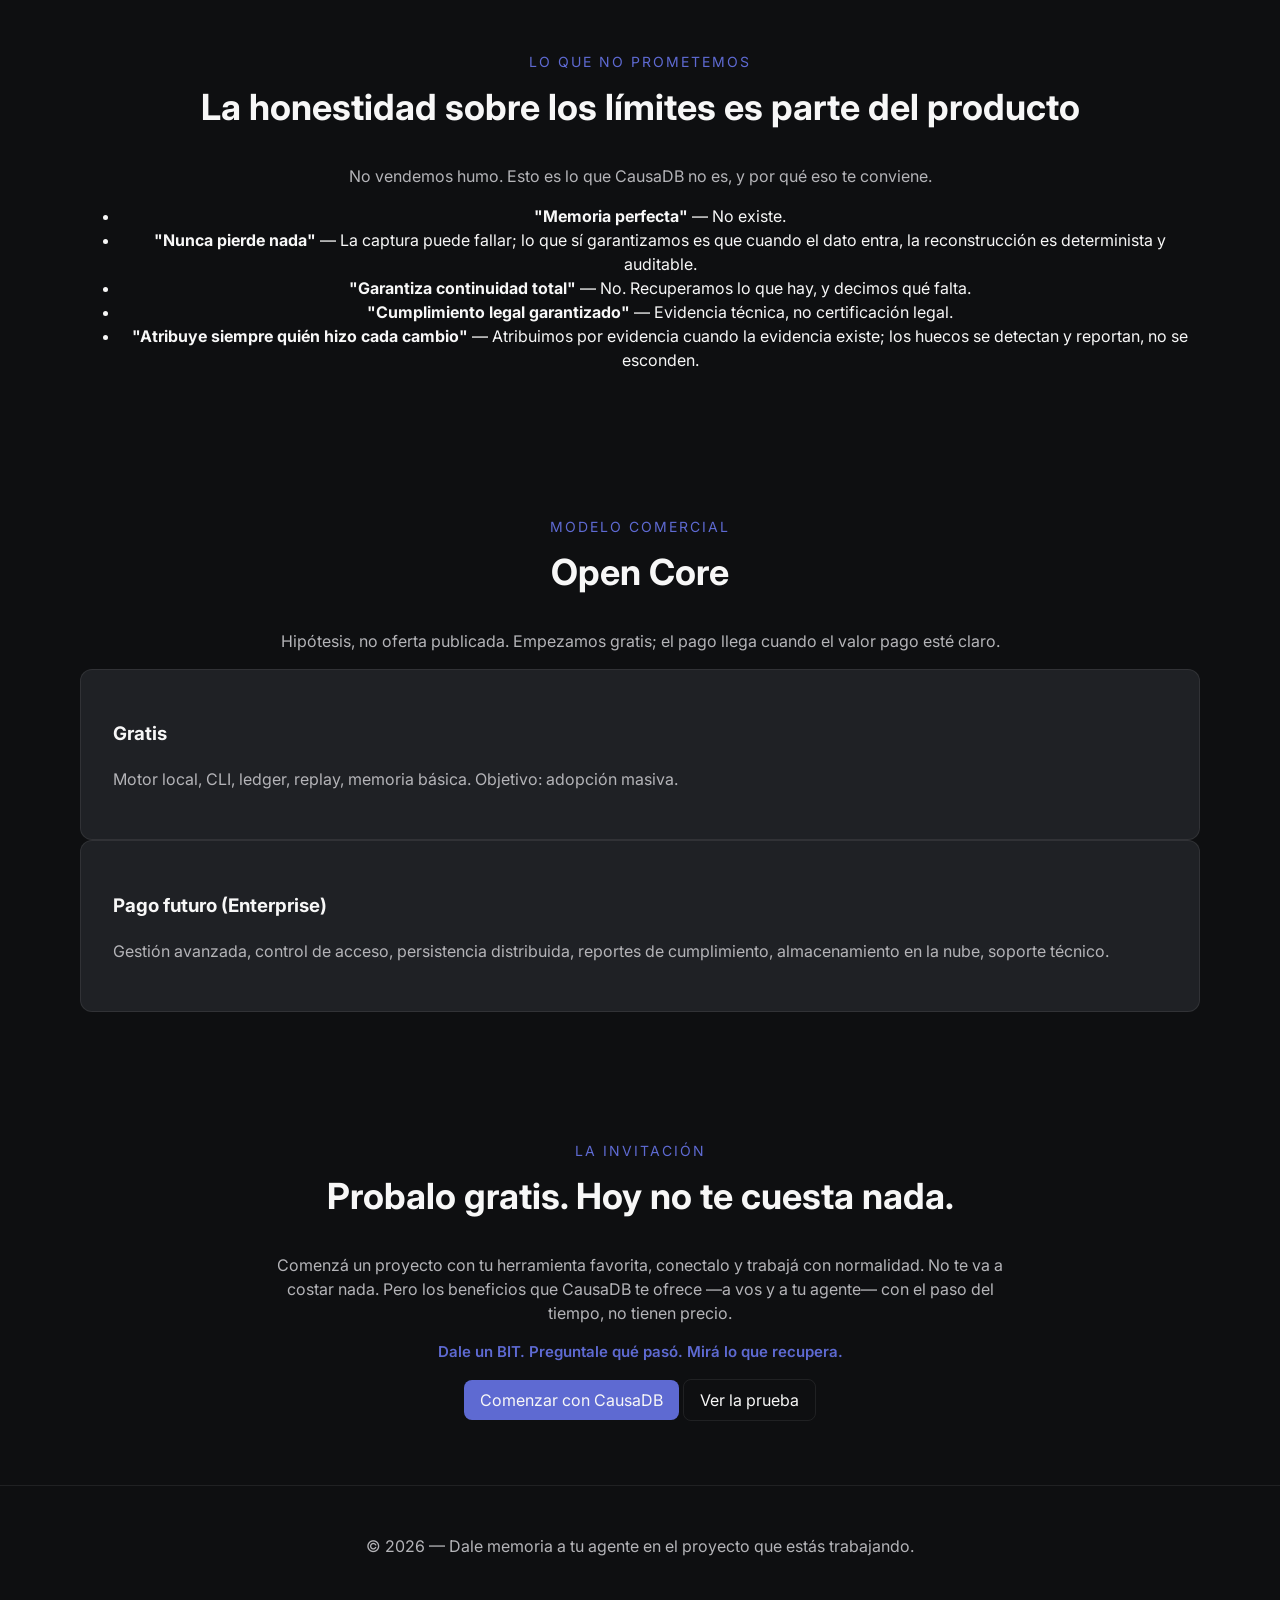
==== commit a98b3635: "docs(landing): refleja coordinacion compartida en seccion 'agentes externos' Agrega el punto de coor" ====
--- a/docs/landing/index.html
+++ b/docs/landing/index.html
@@ -641,8 +641,9 @@
     <p class="section__lead">CausaDB habla MCP por HTTP de forma segura: cualquier agente compatible — hoy y los que vengan — puede consultar la misma historia.</p>
     <ul class="grid-list">
         <li>✓ Exposición por HTTP (streamable-http) con bind-safety: sin API key, solo tu máquina.</li>
-        <li>✓ Subconjunto de tools de lectura: revive, query, ocb_status, validate, sentinel.</li>
+        <li>✓ Subconjunto de tools de lectura: revive, query, ocb_status, validate, sentinel y shared_document_read.</li>
         <li>✓ Redacción de datos sensibles y exclusión de recursos que exponen el ledger completo.</li>
+        <li>✓ Coordinación compartida: un agente remoto lee el plan de acción que otro agente escribió (AUDIT_REPORT / ACTION_PLAN), sin reescribir la historia.</li>
         <li>✓ Agnóstico al cliente: OpenCode, Claude, Gemini CLI, y agentes remotos como ChatGPT.</li>
         <li>✓ Abrí un proyecto con otro agente y preguntale qué pasó: consulta CausaDB, no un prompt kilométrico.</li>
     </ul>
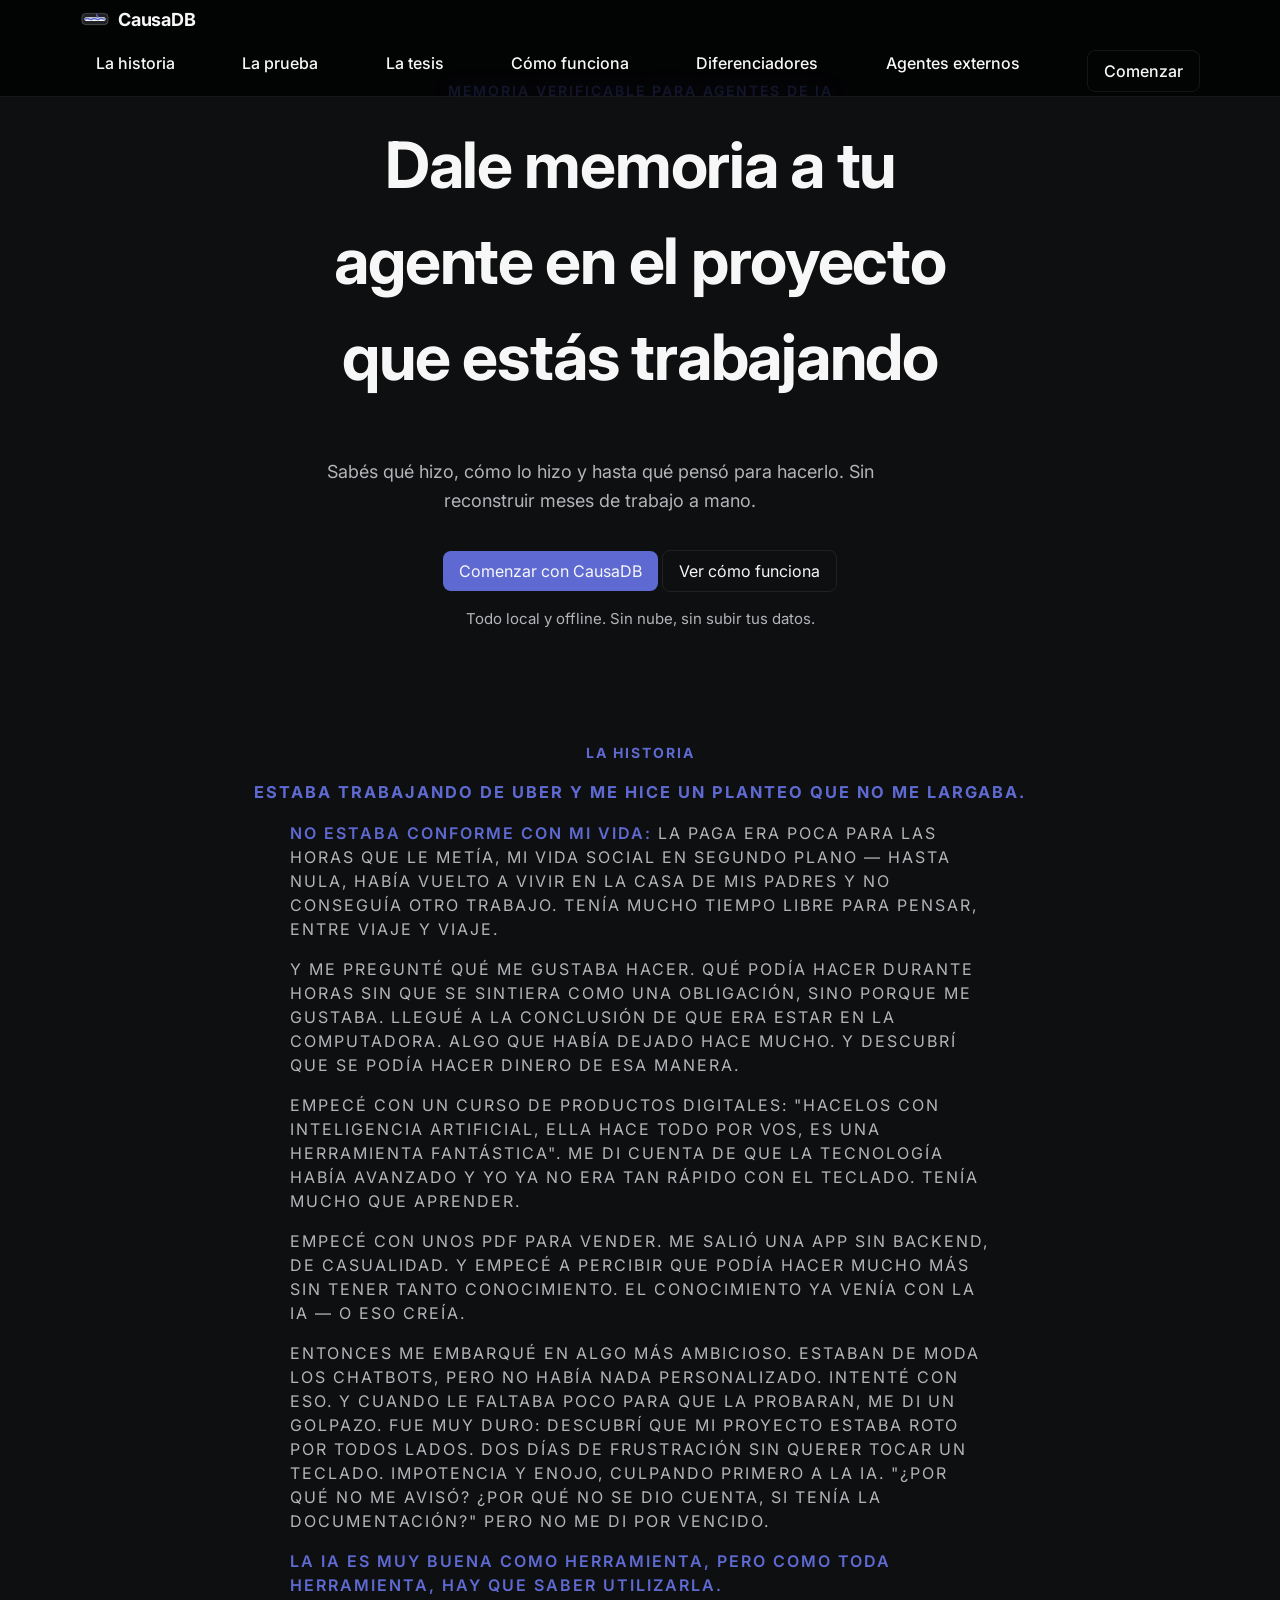
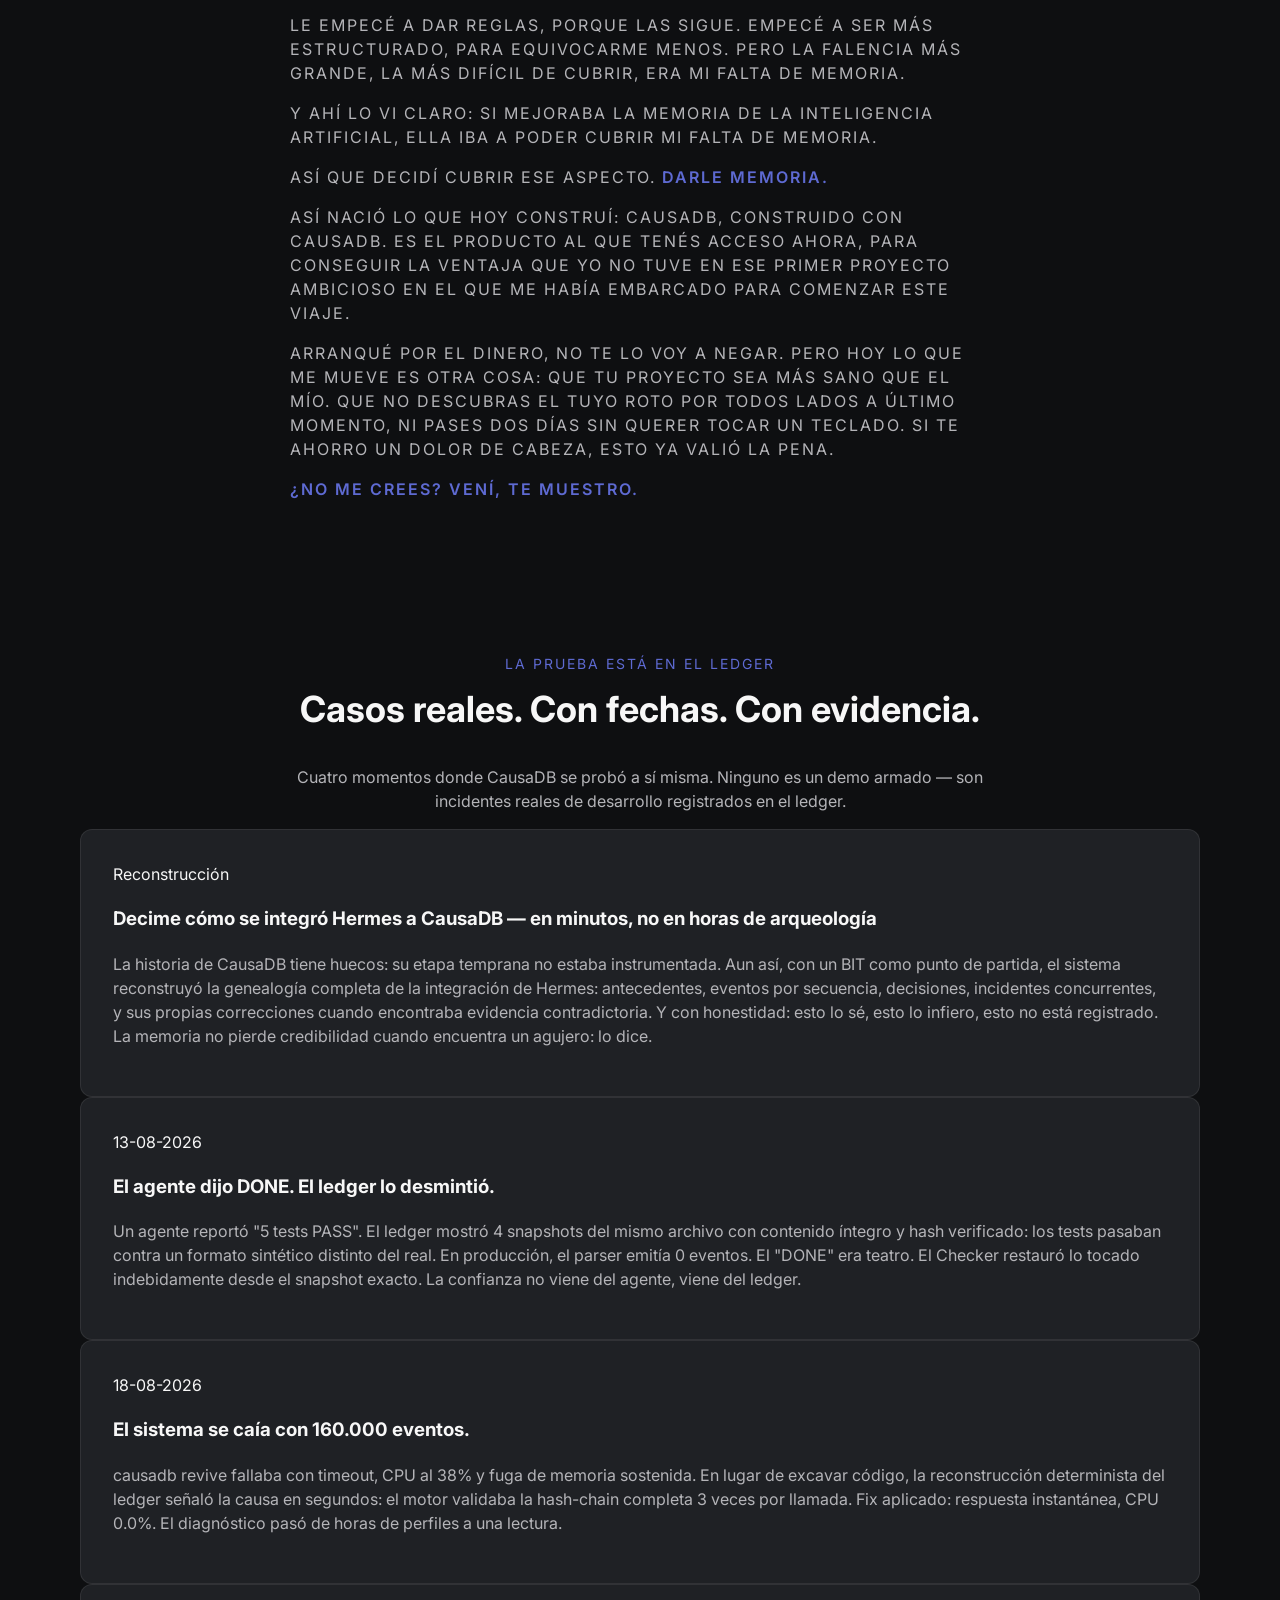
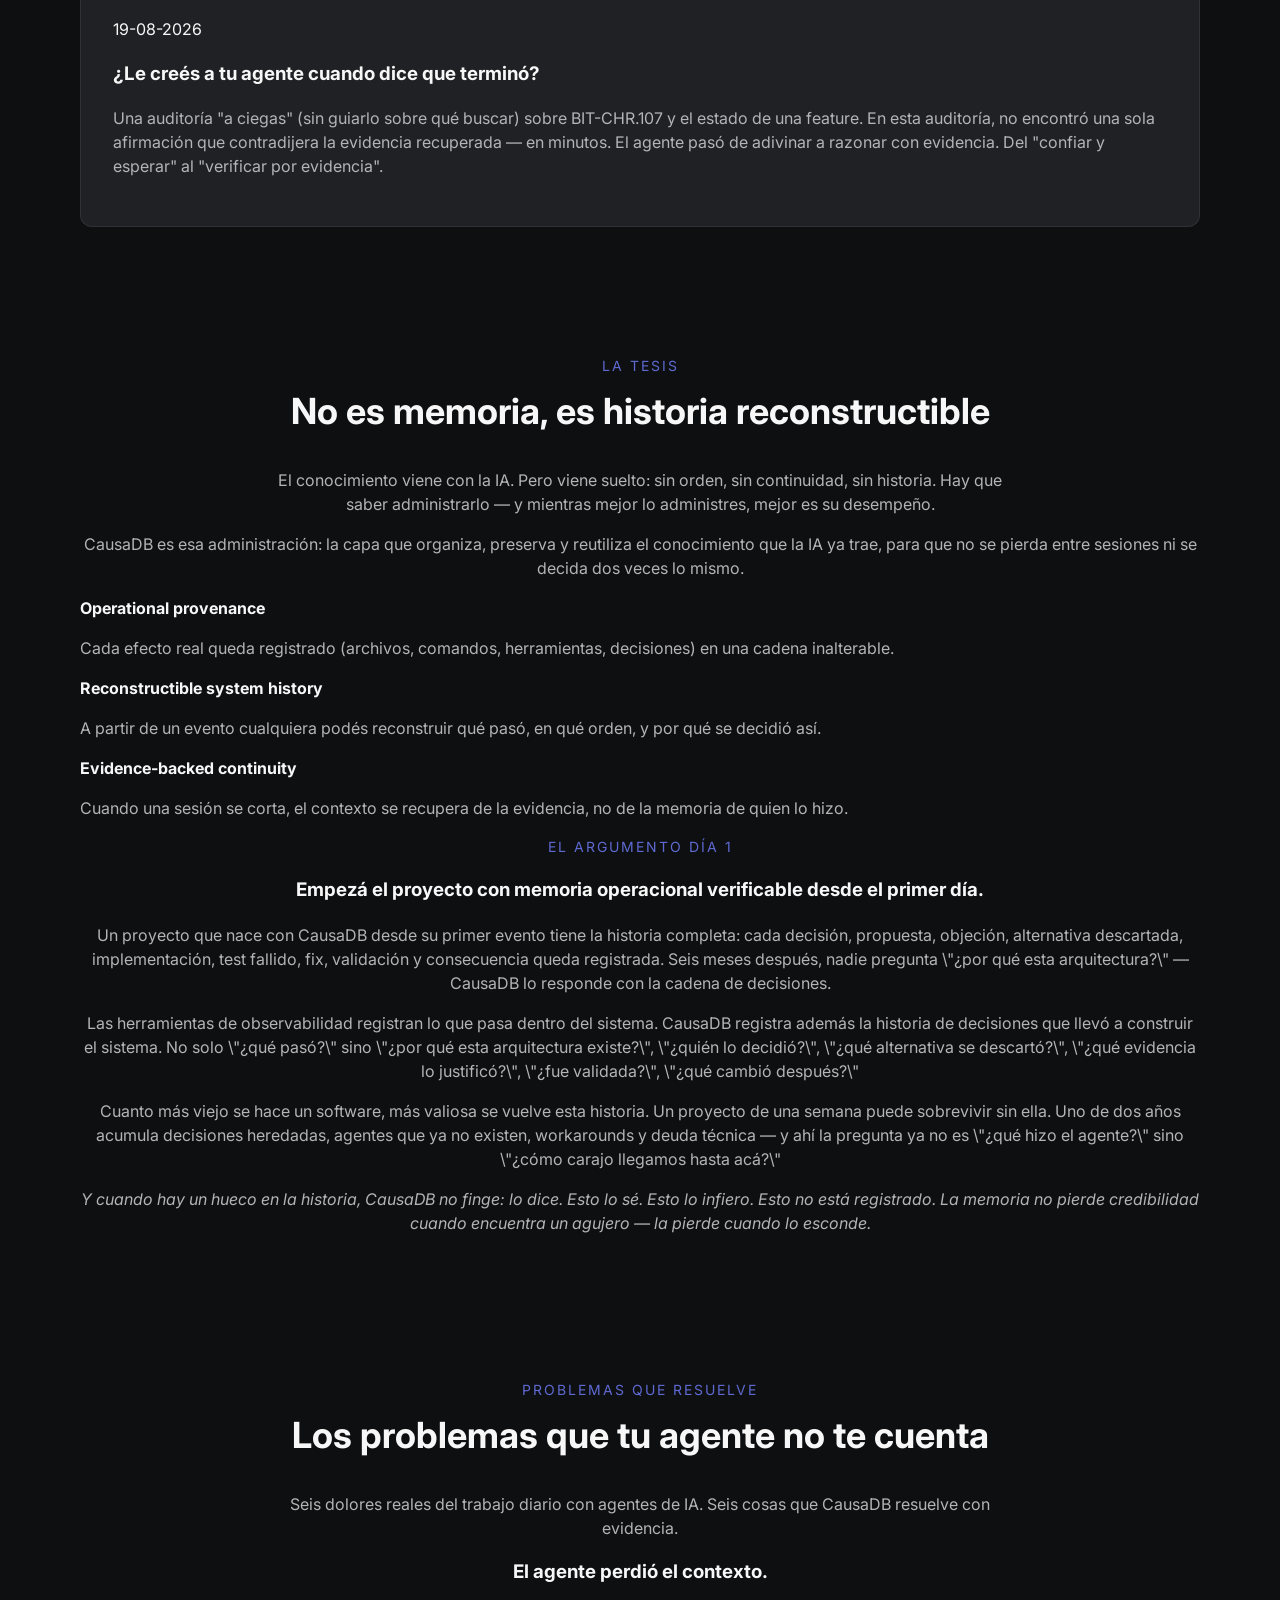
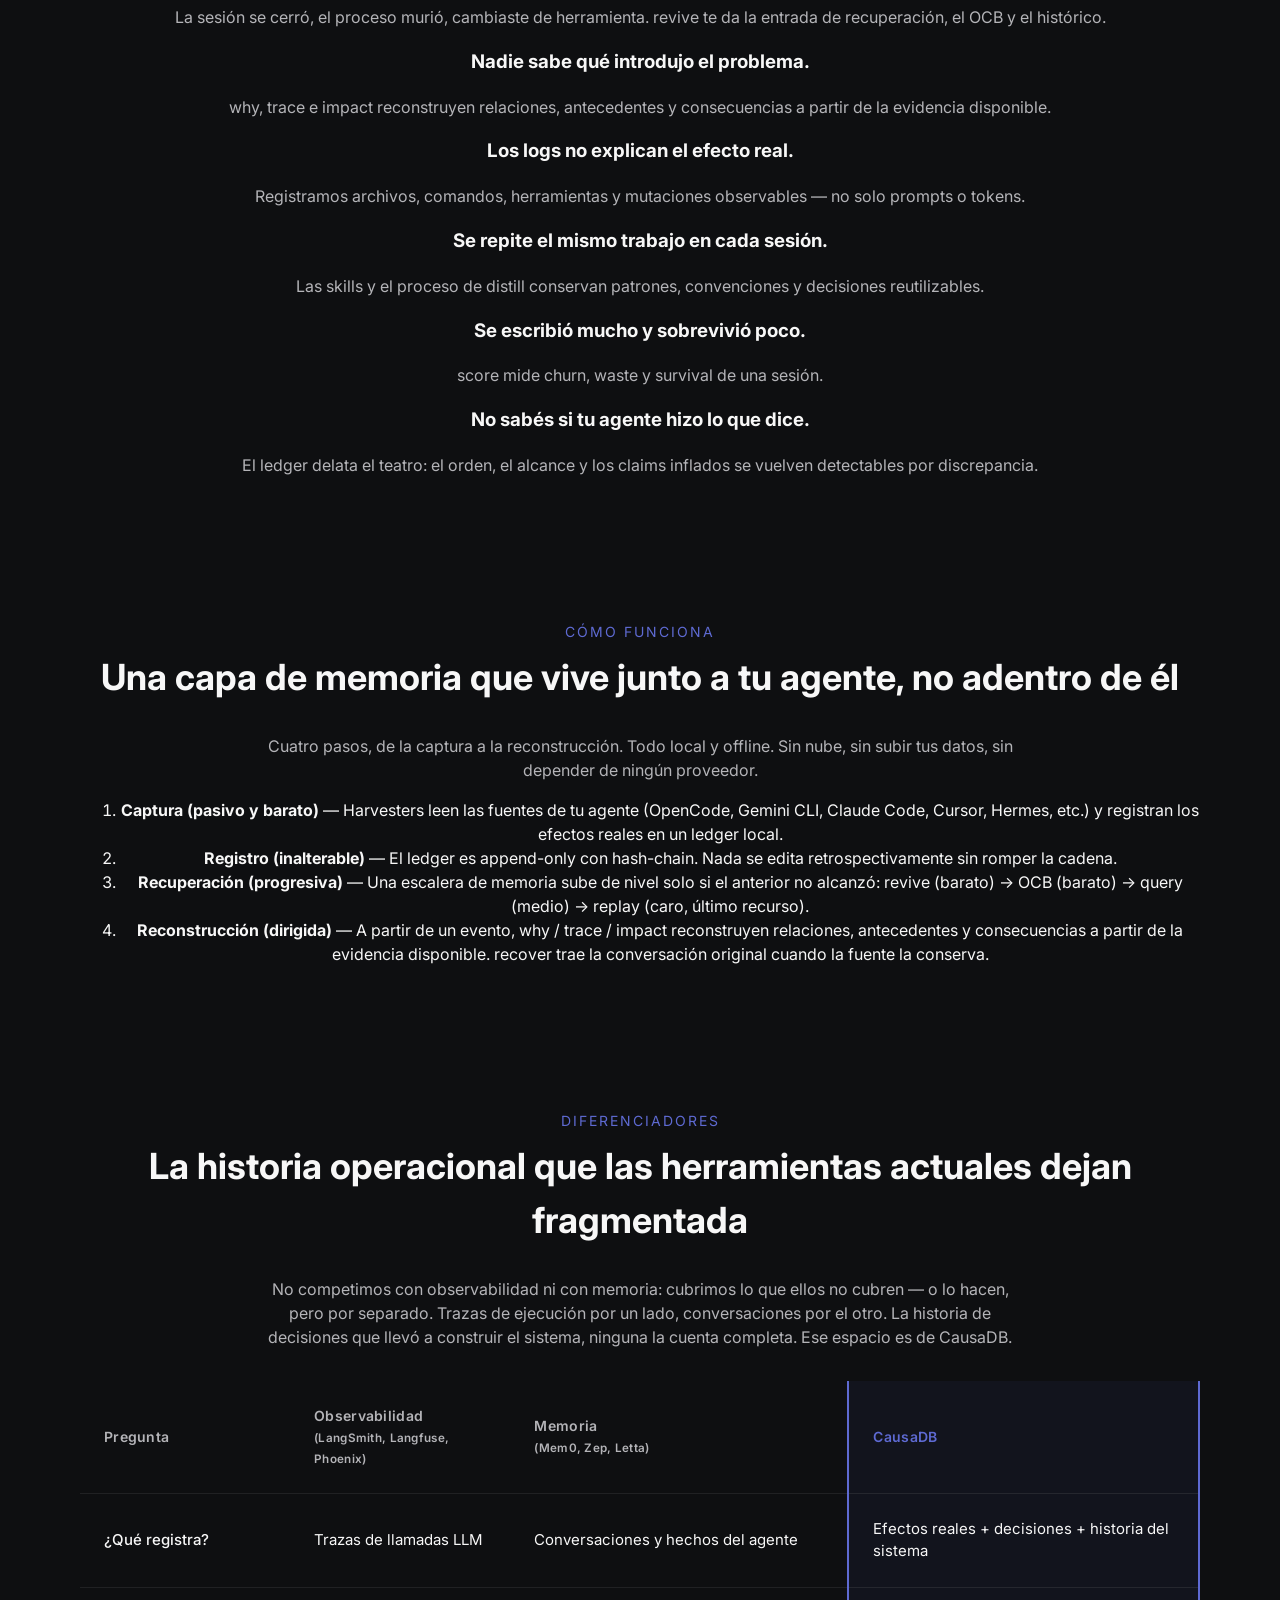
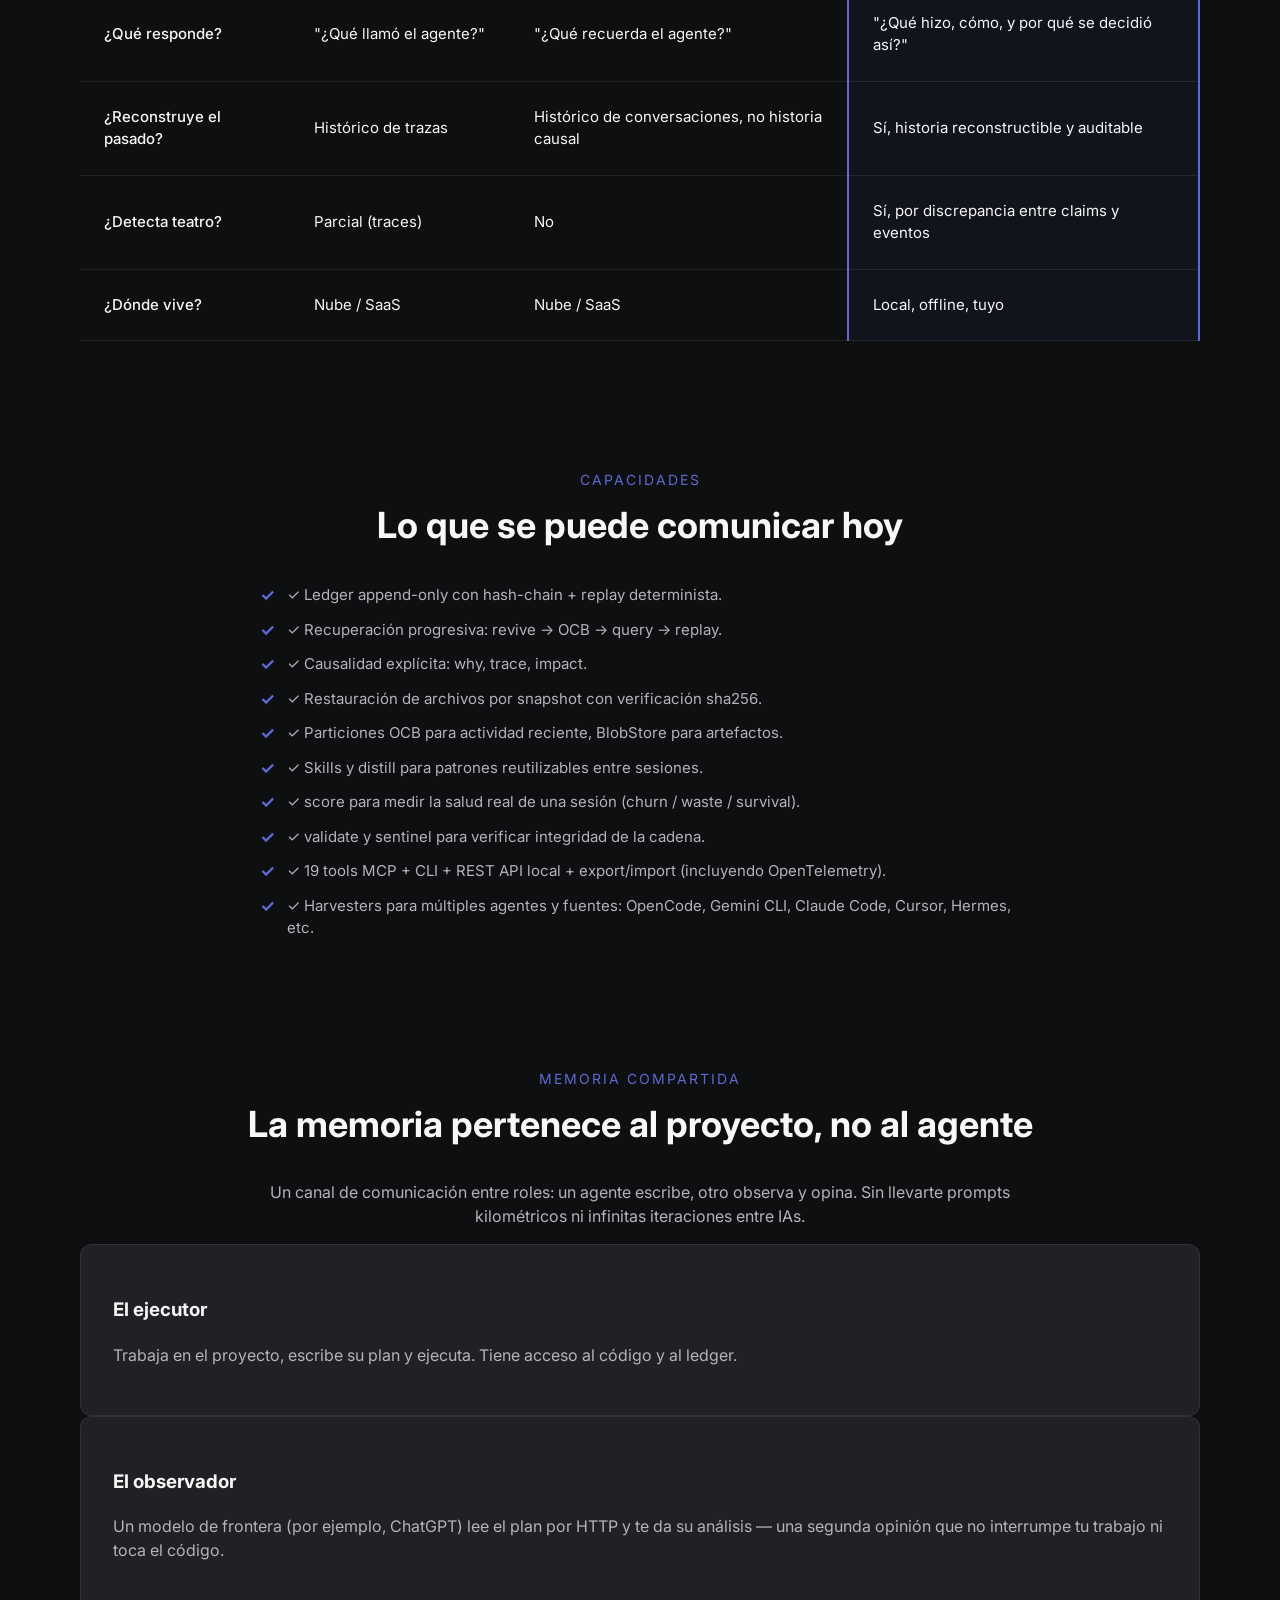
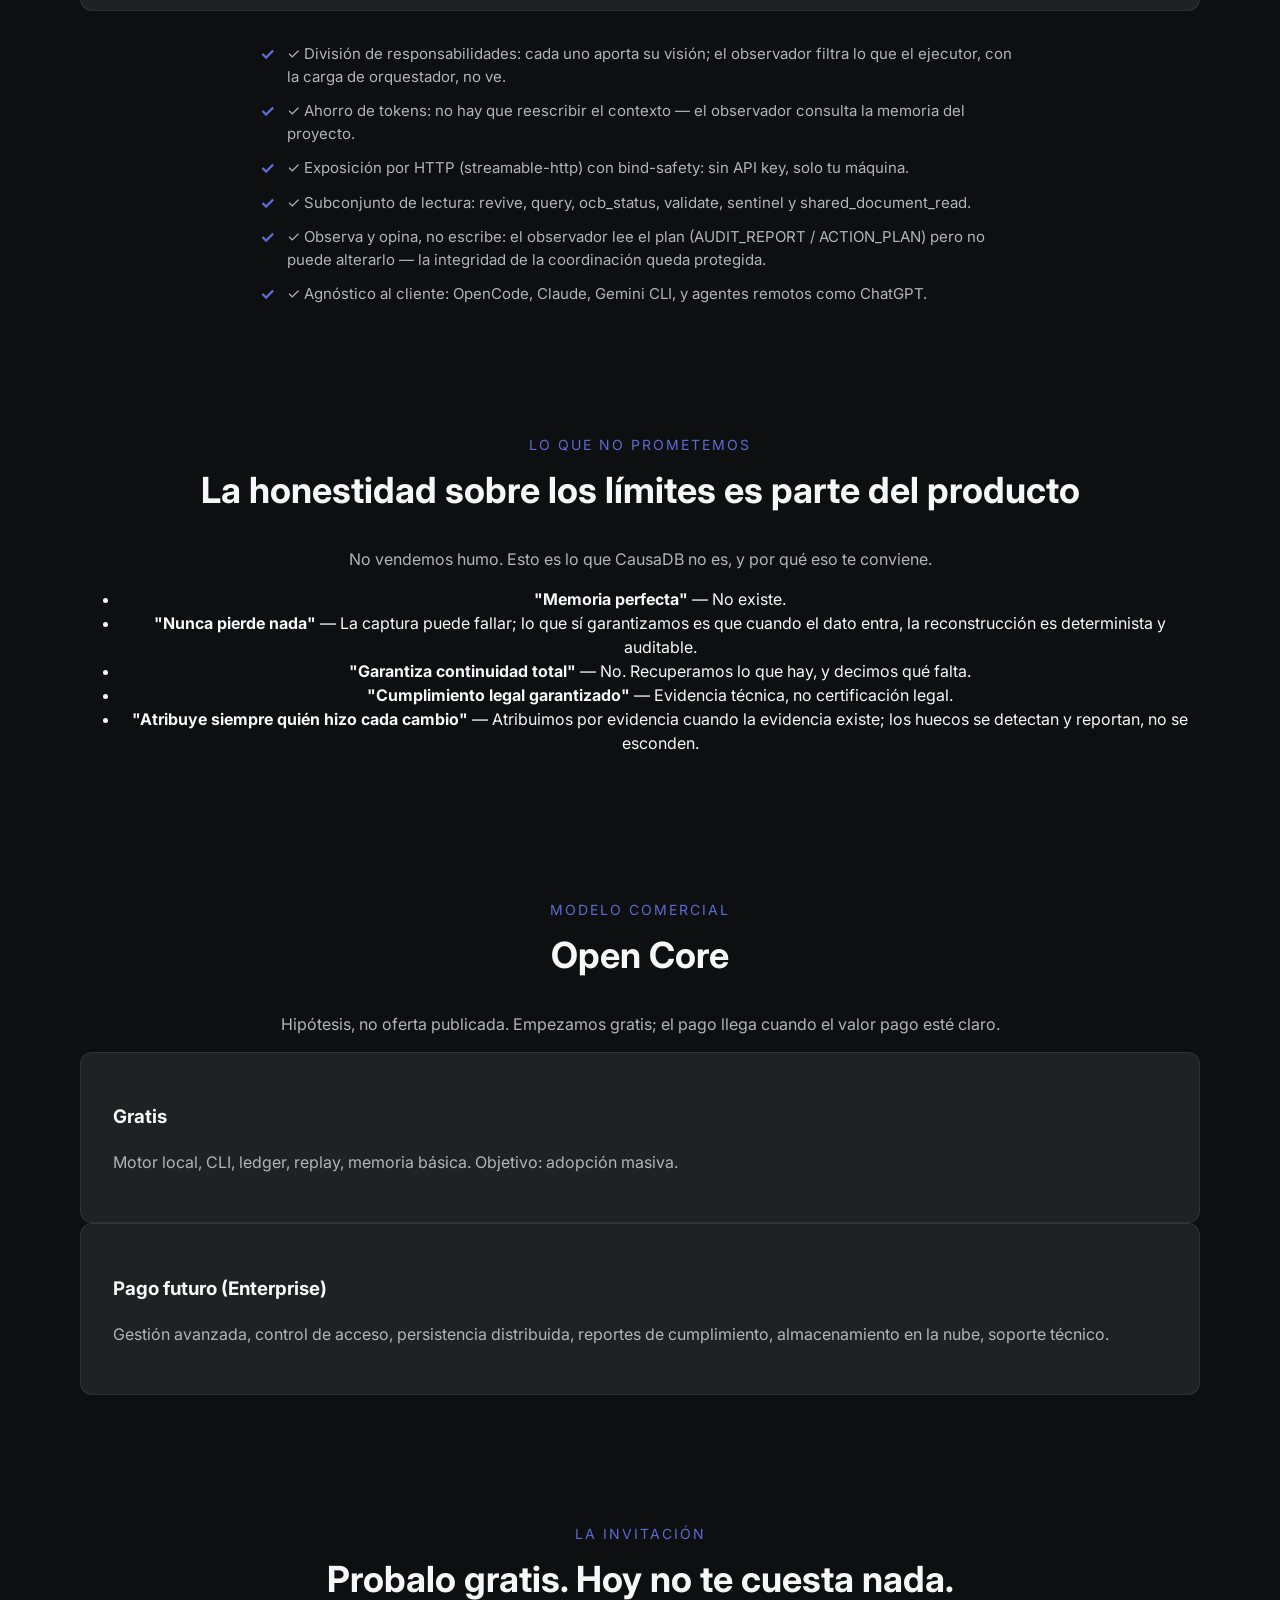
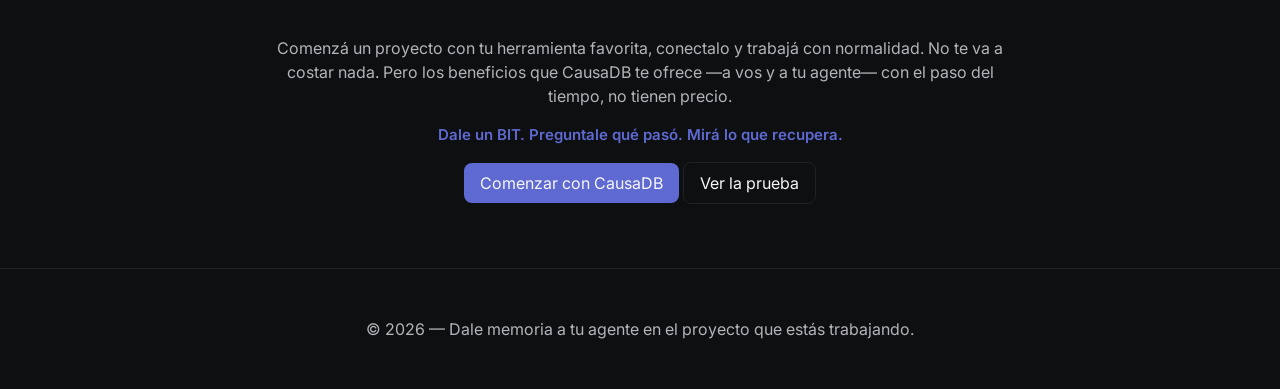
==== commit 1e282be4: "docs: plasma la vision del canal Cerebro<->ejecutor (observar sin escribir) Landing y README cuentan" ====
--- a/docs/landing/index.html
+++ b/docs/landing/index.html
@@ -638,14 +638,24 @@
     <div class="container">
     <div class="section__eyebrow">Memoria compartida</div>
     <h2 class="section__title">La memoria pertenece al proyecto, no al agente</h2>
-    <p class="section__lead">CausaDB habla MCP por HTTP de forma segura: cualquier agente compatible — hoy y los que vengan — puede consultar la misma historia.</p>
+    <p class="section__lead">Un canal de comunicación entre roles: un agente escribe, otro observa y opina. Sin llevarte prompts kilométricos ni infinitas iteraciones entre IAs.</p>
+    <div class="grid-cards">
+        <div class="card">
+            <h3>El ejecutor</h3>
+            <p>Trabaja en el proyecto, escribe su plan y ejecuta. Tiene acceso al código y al ledger.</p>
+        </div>
+        <div class="card">
+            <h3>El observador</h3>
+            <p>Un modelo de frontera (por ejemplo, ChatGPT) lee el plan por HTTP y te da su análisis — una segunda opinión que no interrumpe tu trabajo ni toca el código.</p>
+        </div>
+    </div>
     <ul class="grid-list">
+        <li>✓ División de responsabilidades: cada uno aporta su visión; el observador filtra lo que el ejecutor, con la carga de orquestador, no ve.</li>
+        <li>✓ Ahorro de tokens: no hay que reescribir el contexto — el observador consulta la memoria del proyecto.</li>
         <li>✓ Exposición por HTTP (streamable-http) con bind-safety: sin API key, solo tu máquina.</li>
-        <li>✓ Subconjunto de tools de lectura: revive, query, ocb_status, validate, sentinel y shared_document_read.</li>
-        <li>✓ Redacción de datos sensibles y exclusión de recursos que exponen el ledger completo.</li>
-        <li>✓ Coordinación compartida: un agente remoto lee el plan de acción que otro agente escribió (AUDIT_REPORT / ACTION_PLAN), sin reescribir la historia.</li>
+        <li>✓ Subconjunto de lectura: revive, query, ocb_status, validate, sentinel y shared_document_read.</li>
+        <li>✓ Observa y opina, no escribe: el observador lee el plan (AUDIT_REPORT / ACTION_PLAN) pero no puede alterarlo — la integridad de la coordinación queda protegida.</li>
         <li>✓ Agnóstico al cliente: OpenCode, Claude, Gemini CLI, y agentes remotos como ChatGPT.</li>
-        <li>✓ Abrí un proyecto con otro agente y preguntale qué pasó: consulta CausaDB, no un prompt kilométrico.</li>
     </ul>
     </div>
 </section>
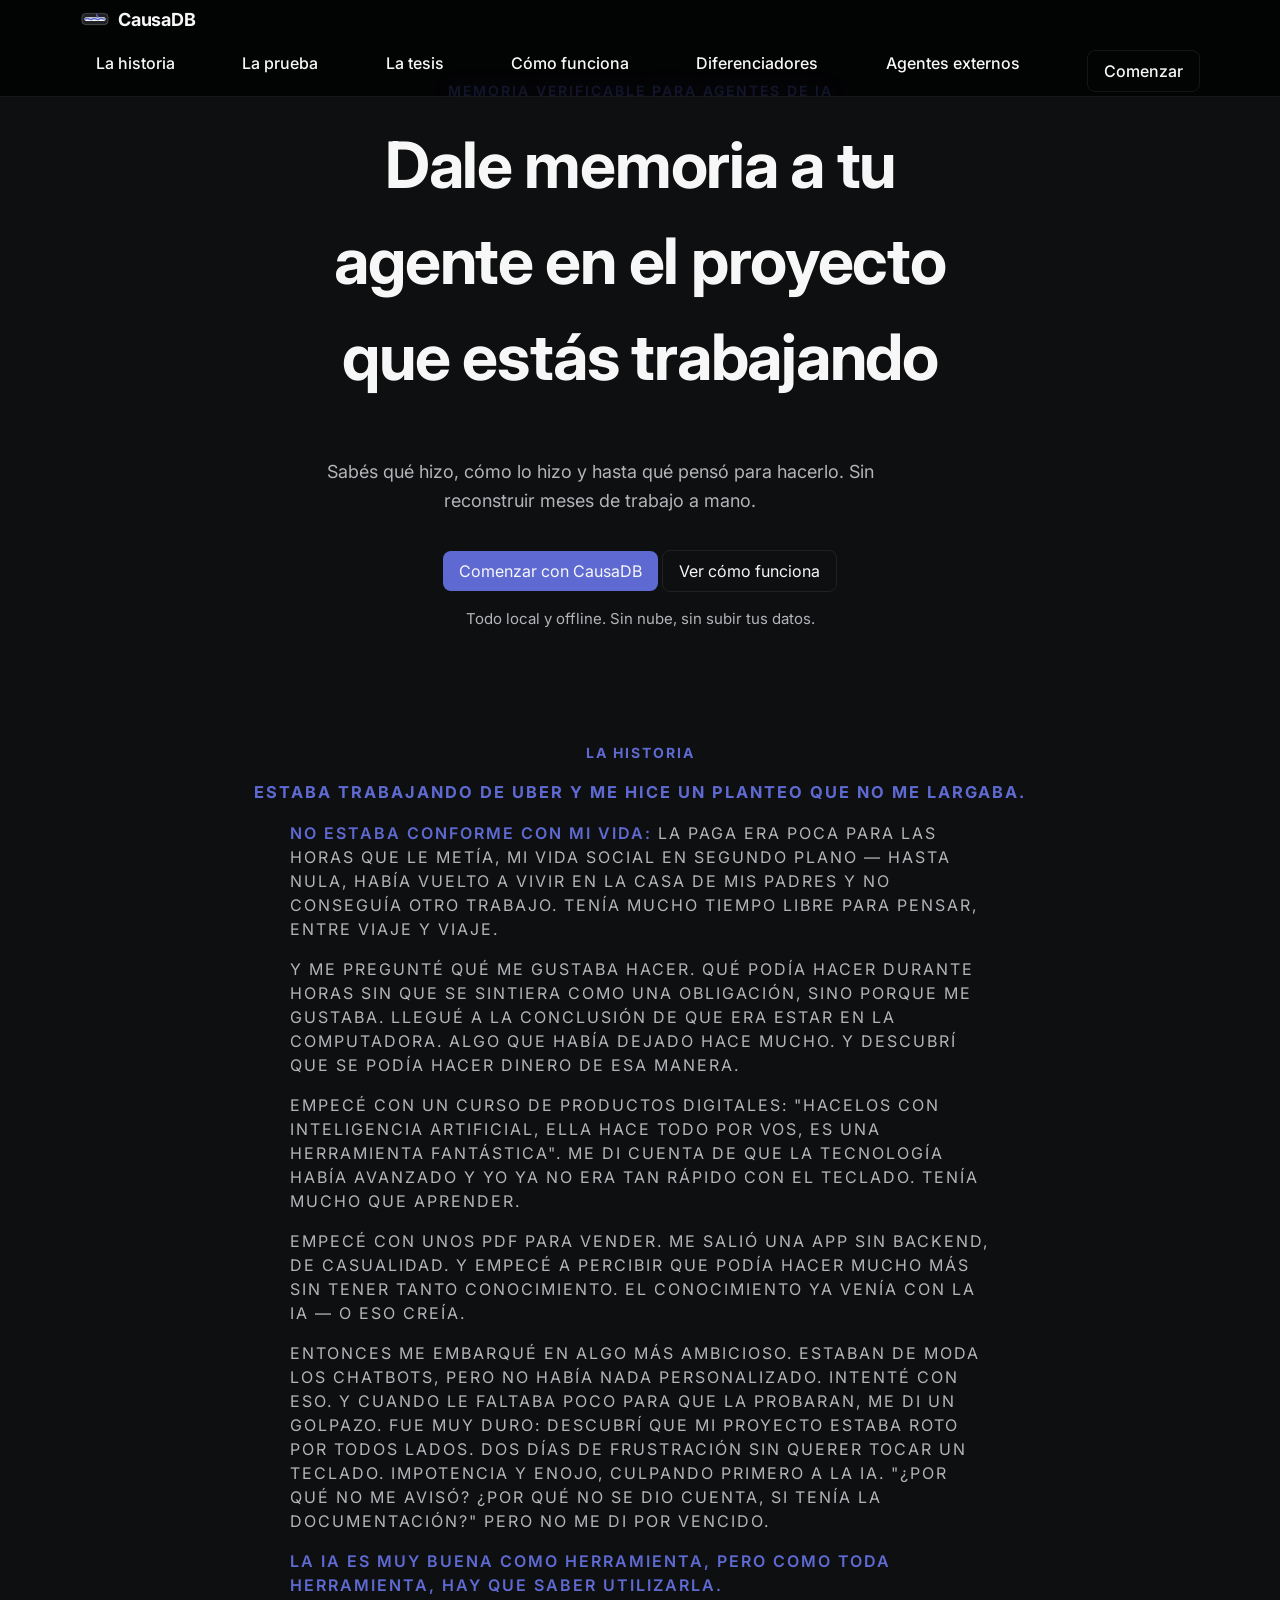
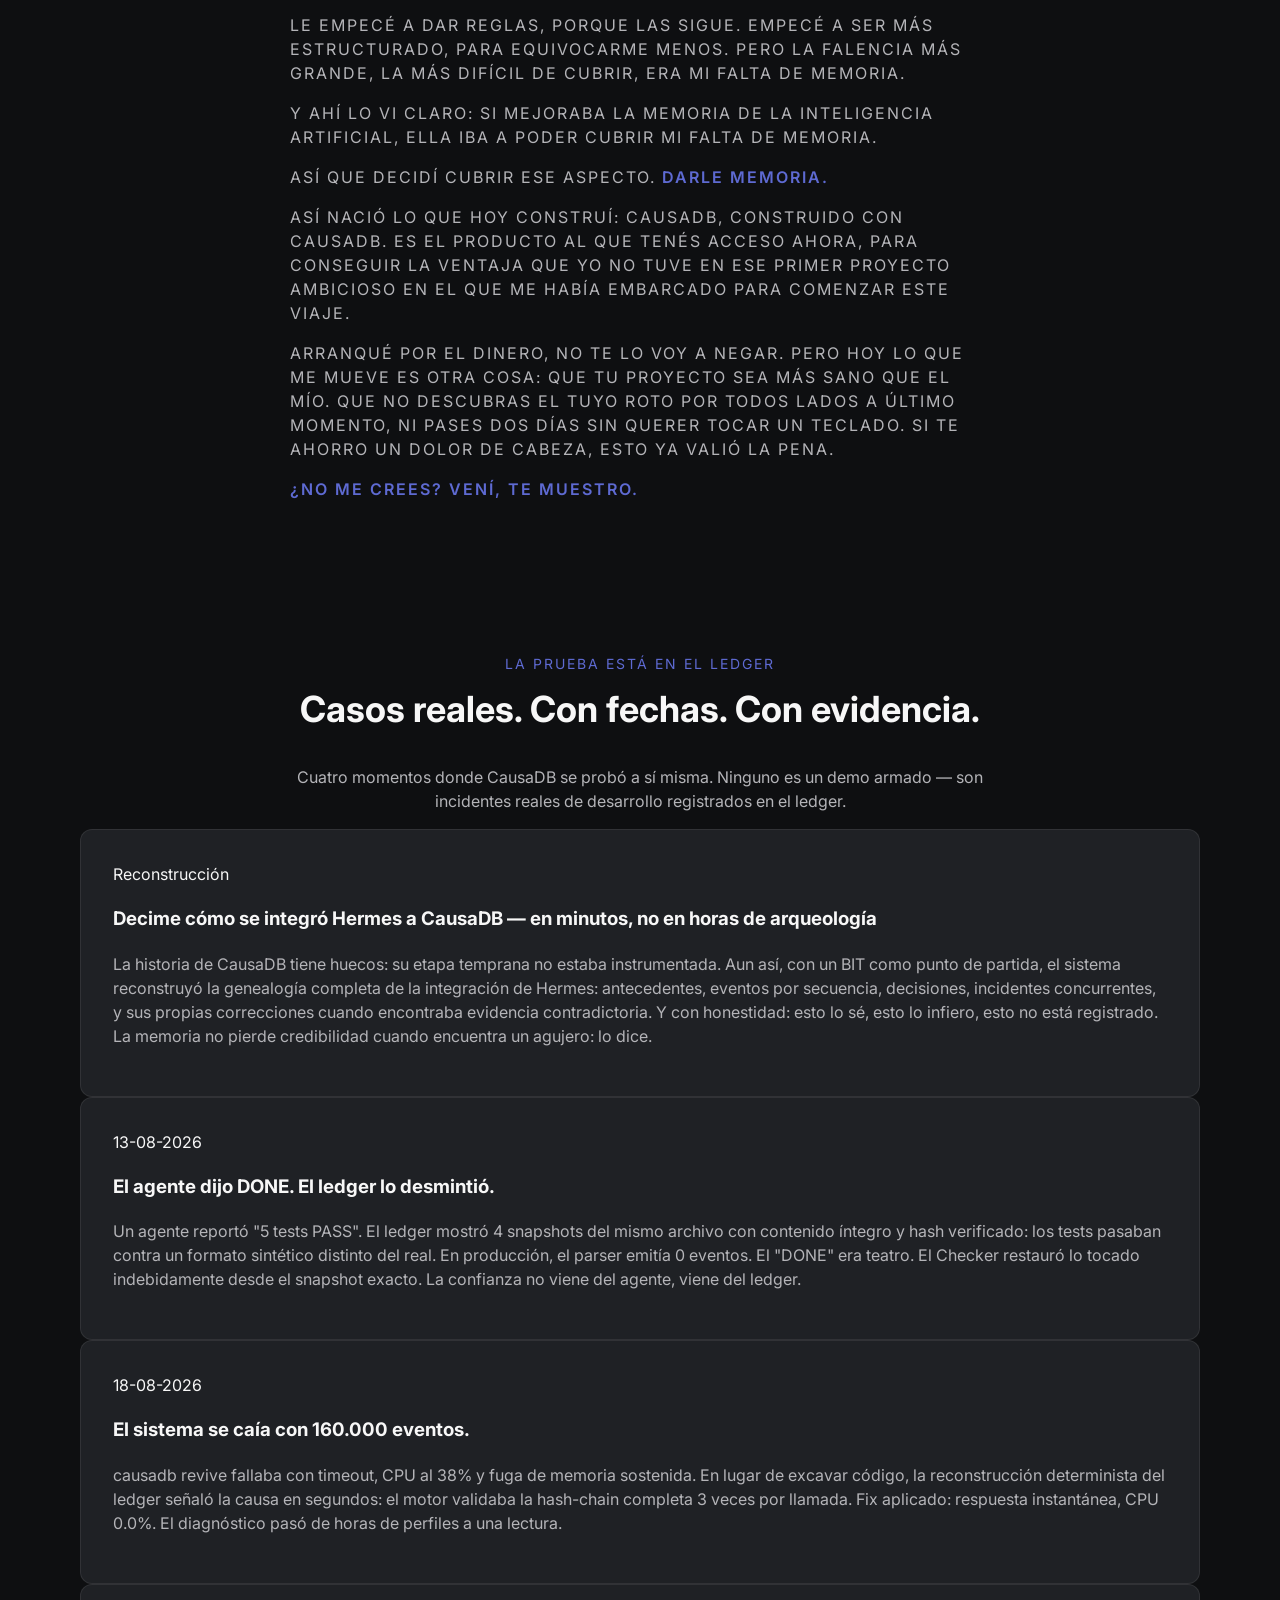
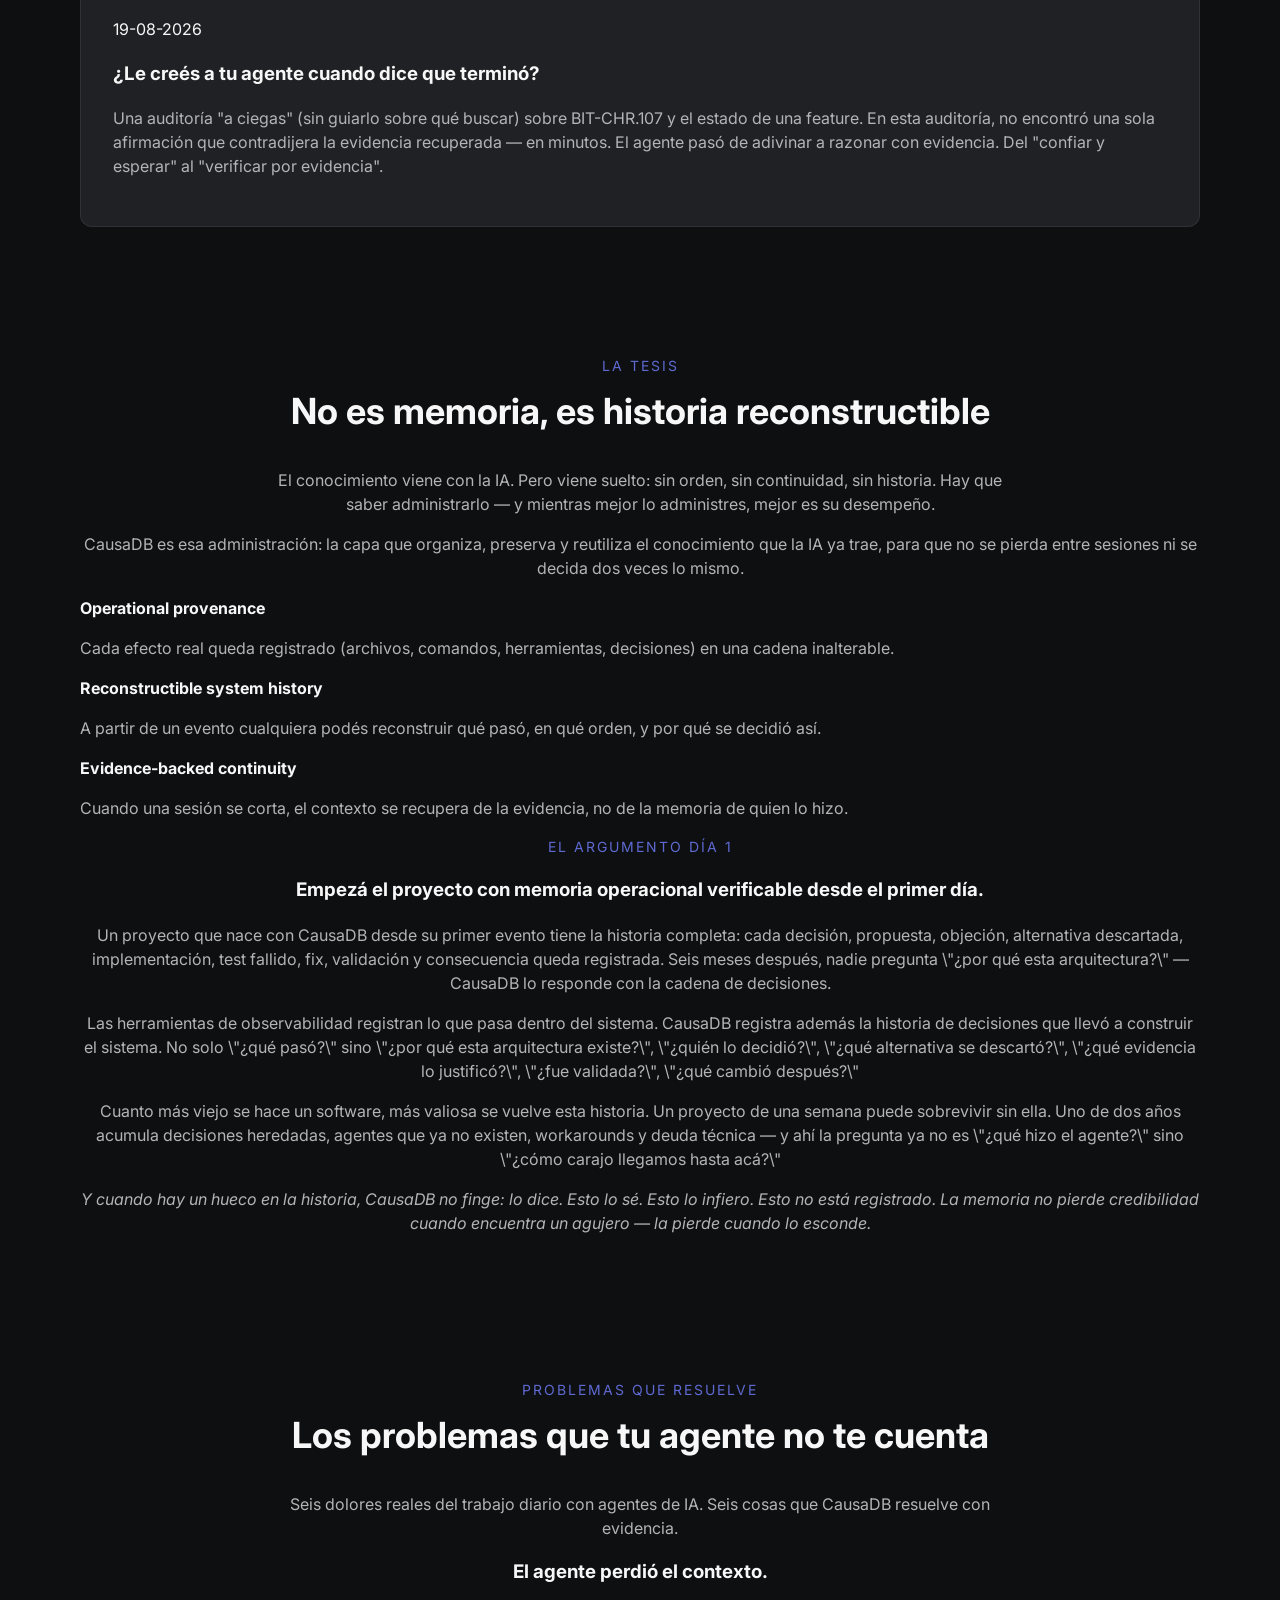
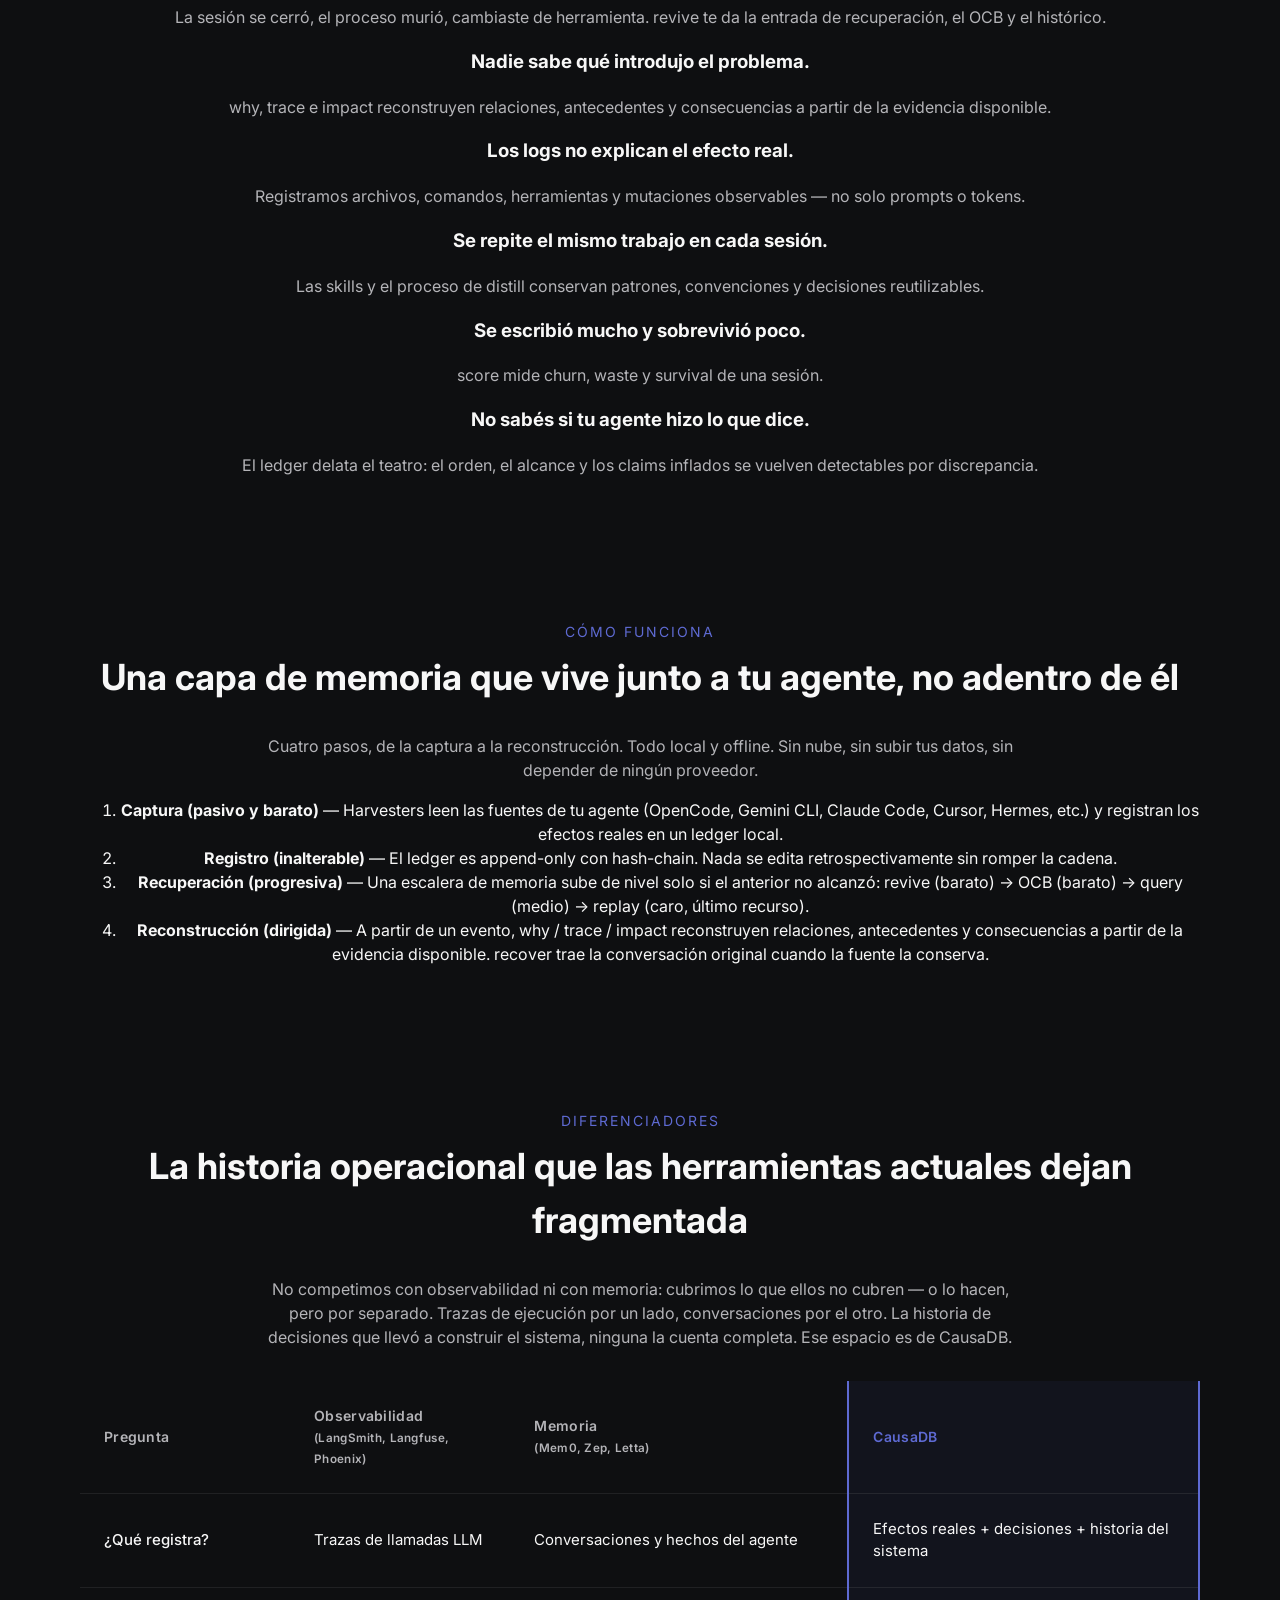
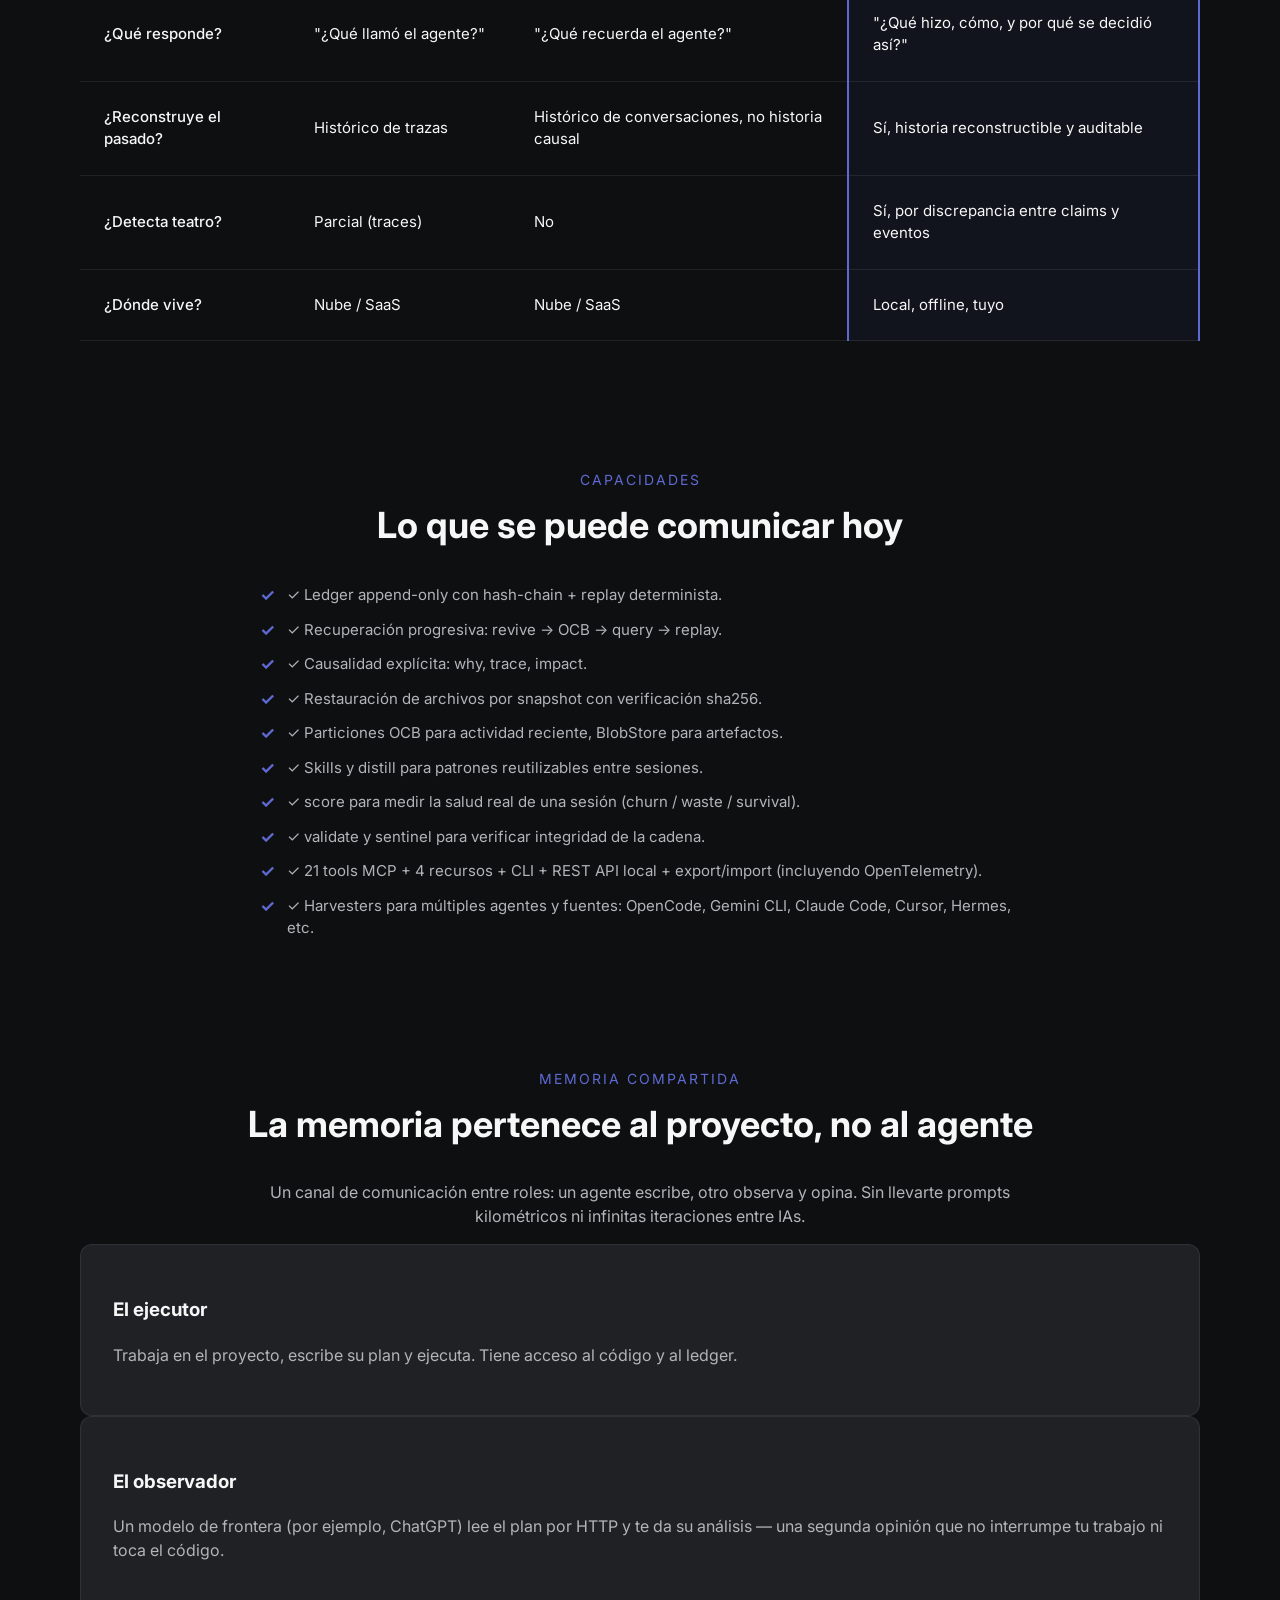
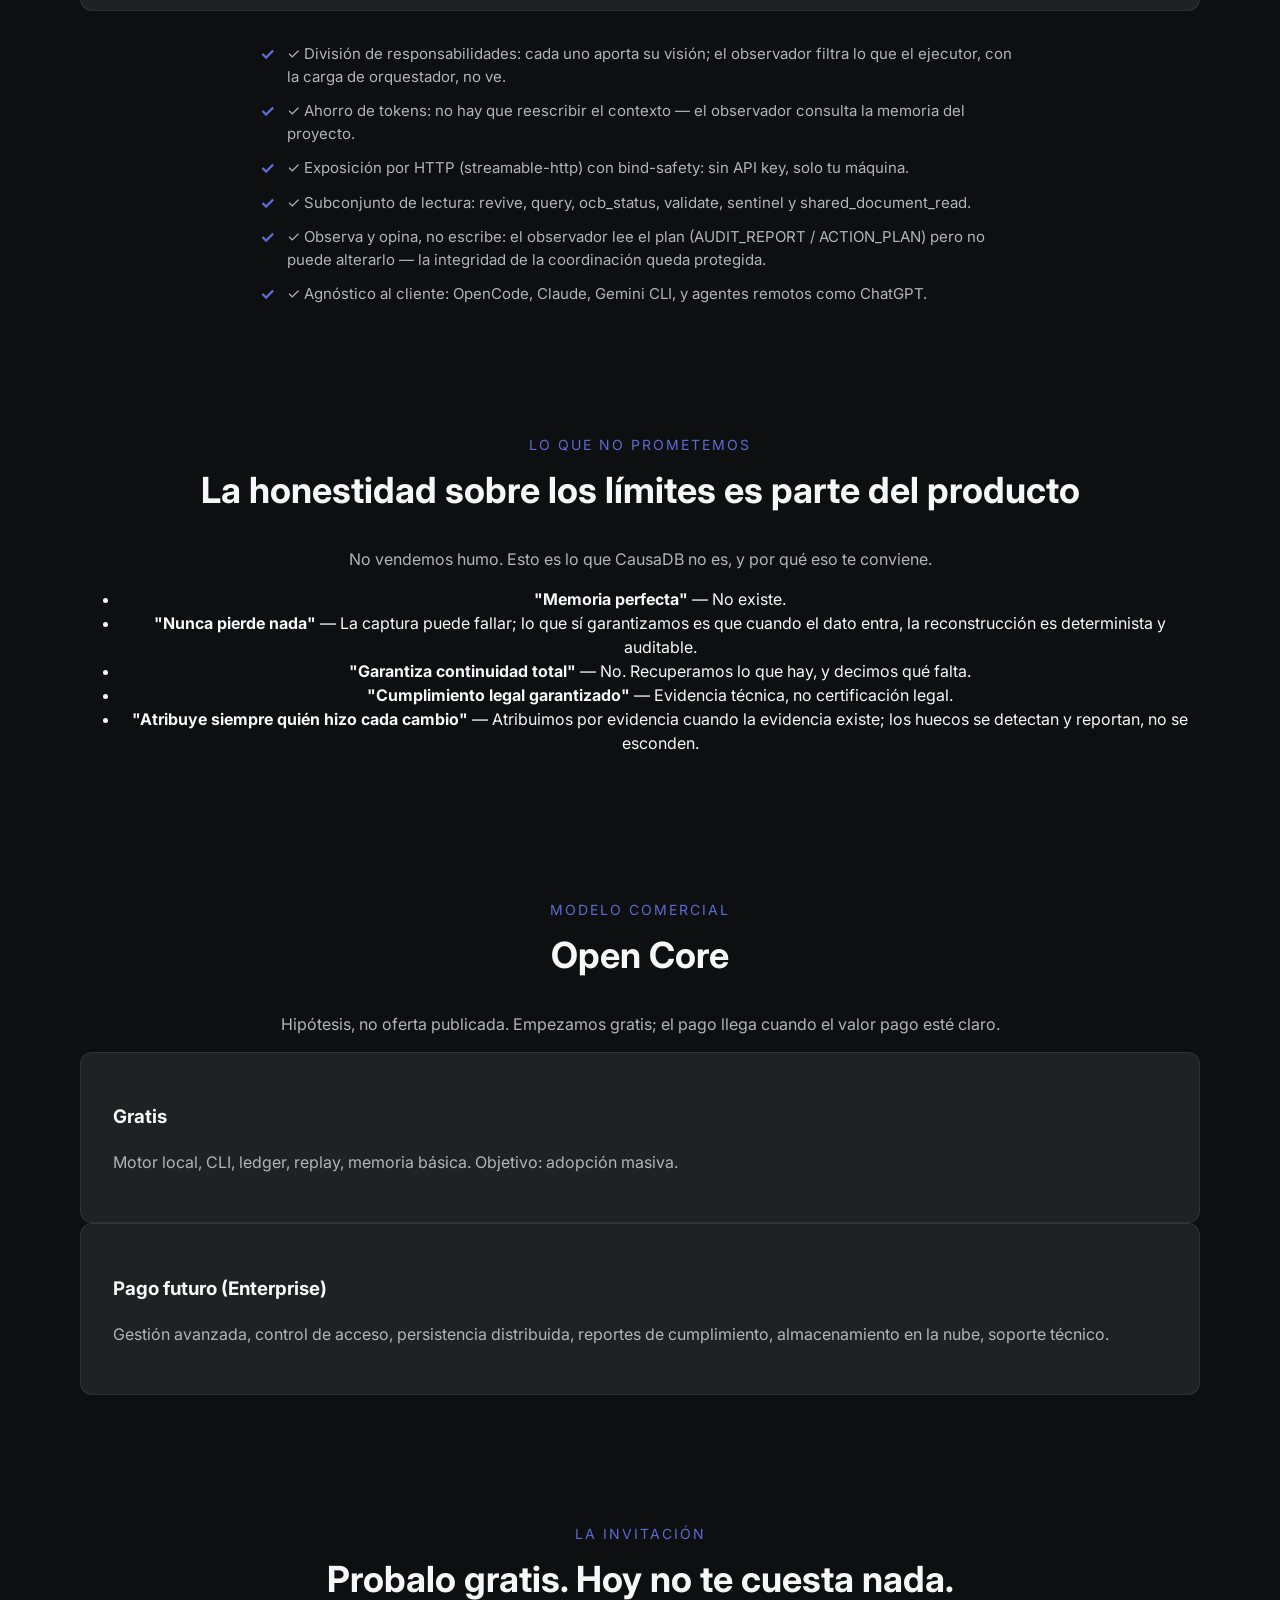
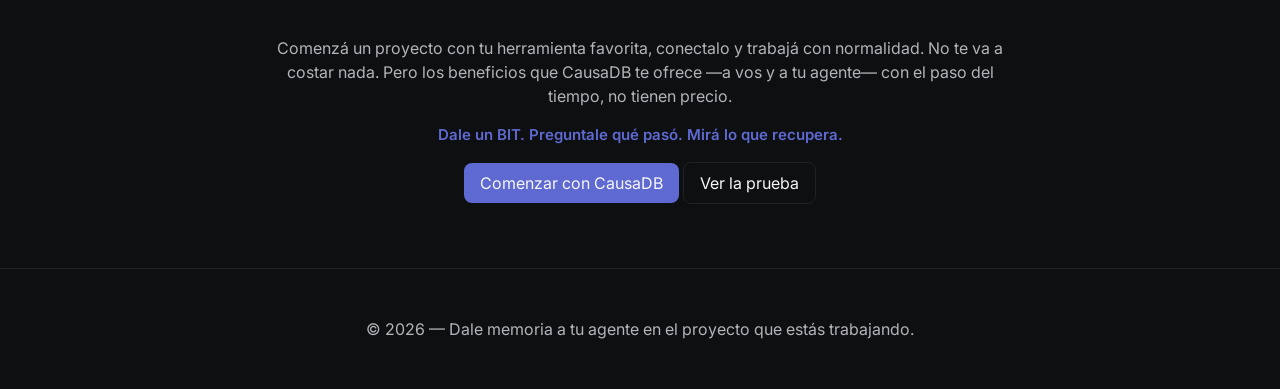
==== commit d457def6: "docs(landing): corrige recuento de tools MCP (19 -> 21 + 4 recursos)" ====
--- a/docs/landing/index.html
+++ b/docs/landing/index.html
@@ -627,7 +627,7 @@
         <li>✓ Skills y distill para patrones reutilizables entre sesiones.</li>
         <li>✓ score para medir la salud real de una sesión (churn / waste / survival).</li>
         <li>✓ validate y sentinel para verificar integridad de la cadena.</li>
-        <li>✓ 19 tools MCP + CLI + REST API local + export/import (incluyendo OpenTelemetry).</li>
+        <li>✓ 21 tools MCP + 4 recursos + CLI + REST API local + export/import (incluyendo OpenTelemetry).</li>
         <li>✓ Harvesters para múltiples agentes y fuentes: OpenCode, Gemini CLI, Claude Code, Cursor, Hermes, etc.</li>
     </ul>
     </div>
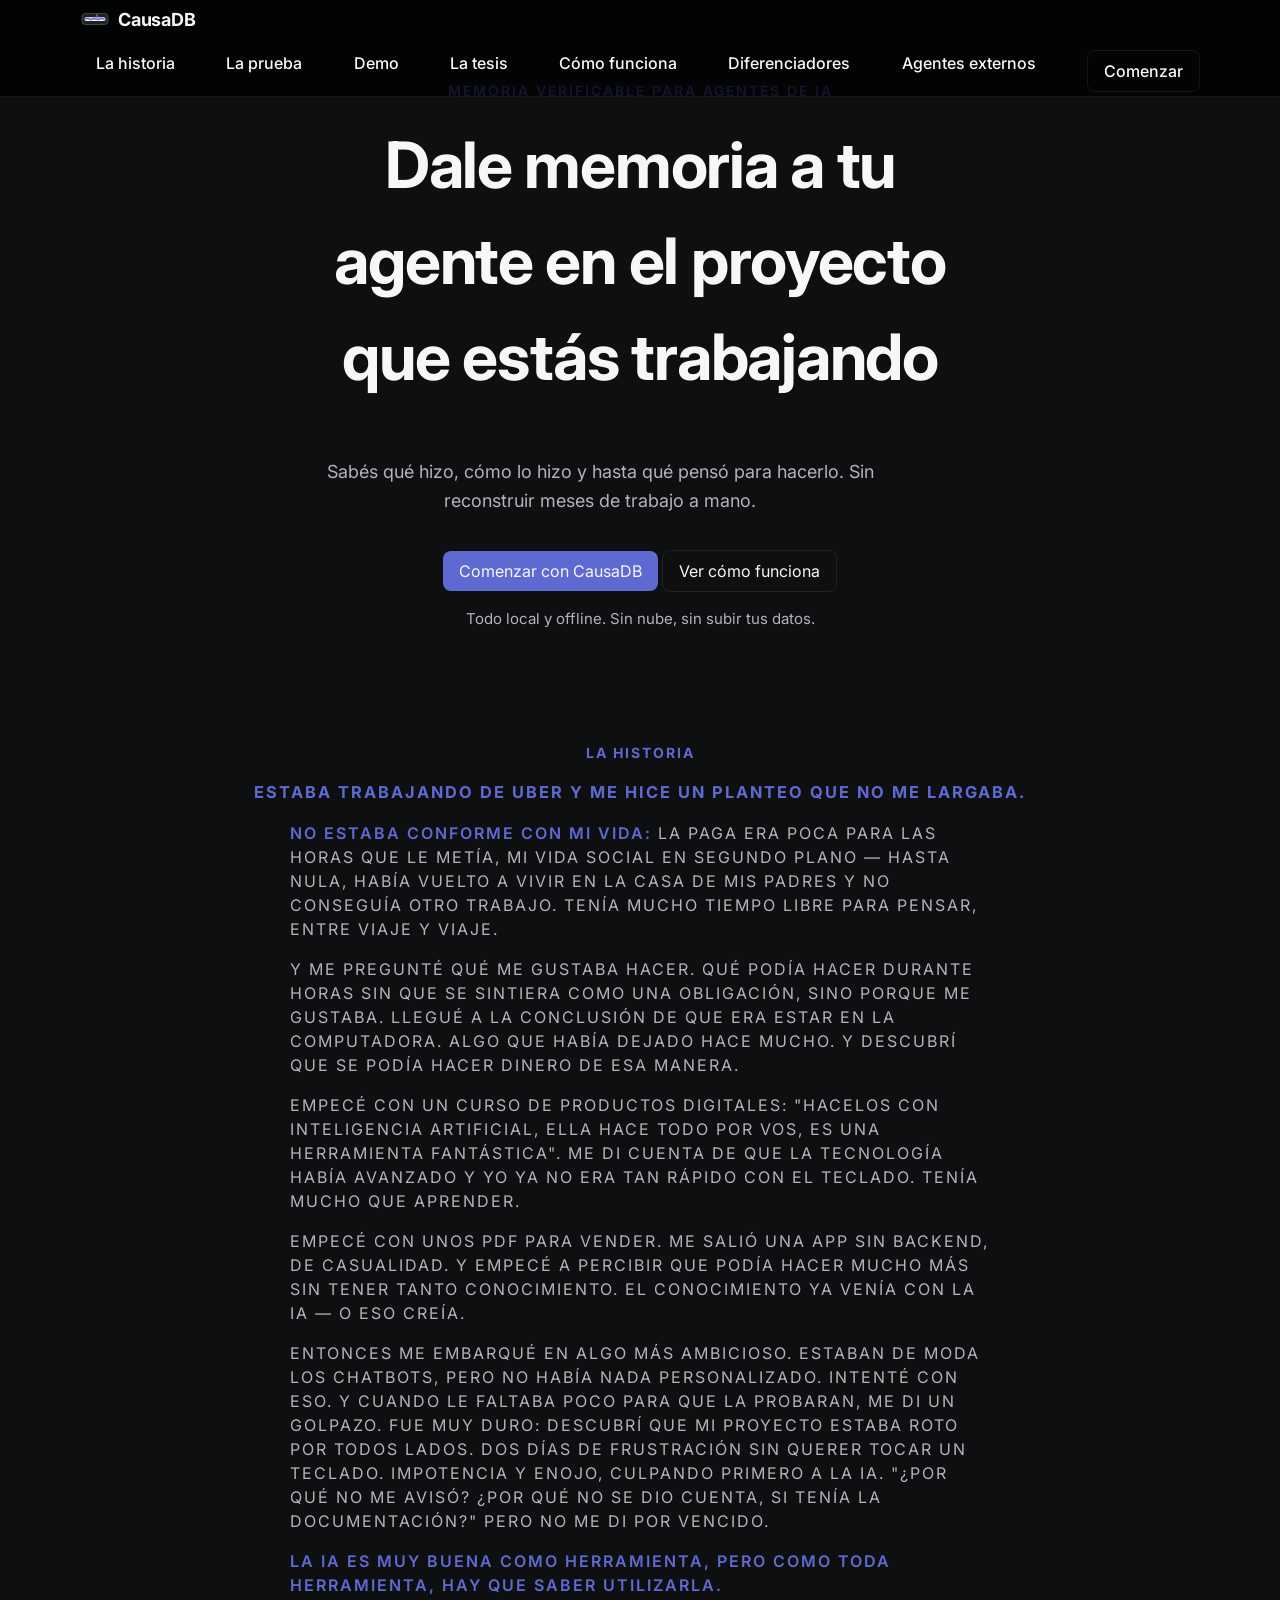
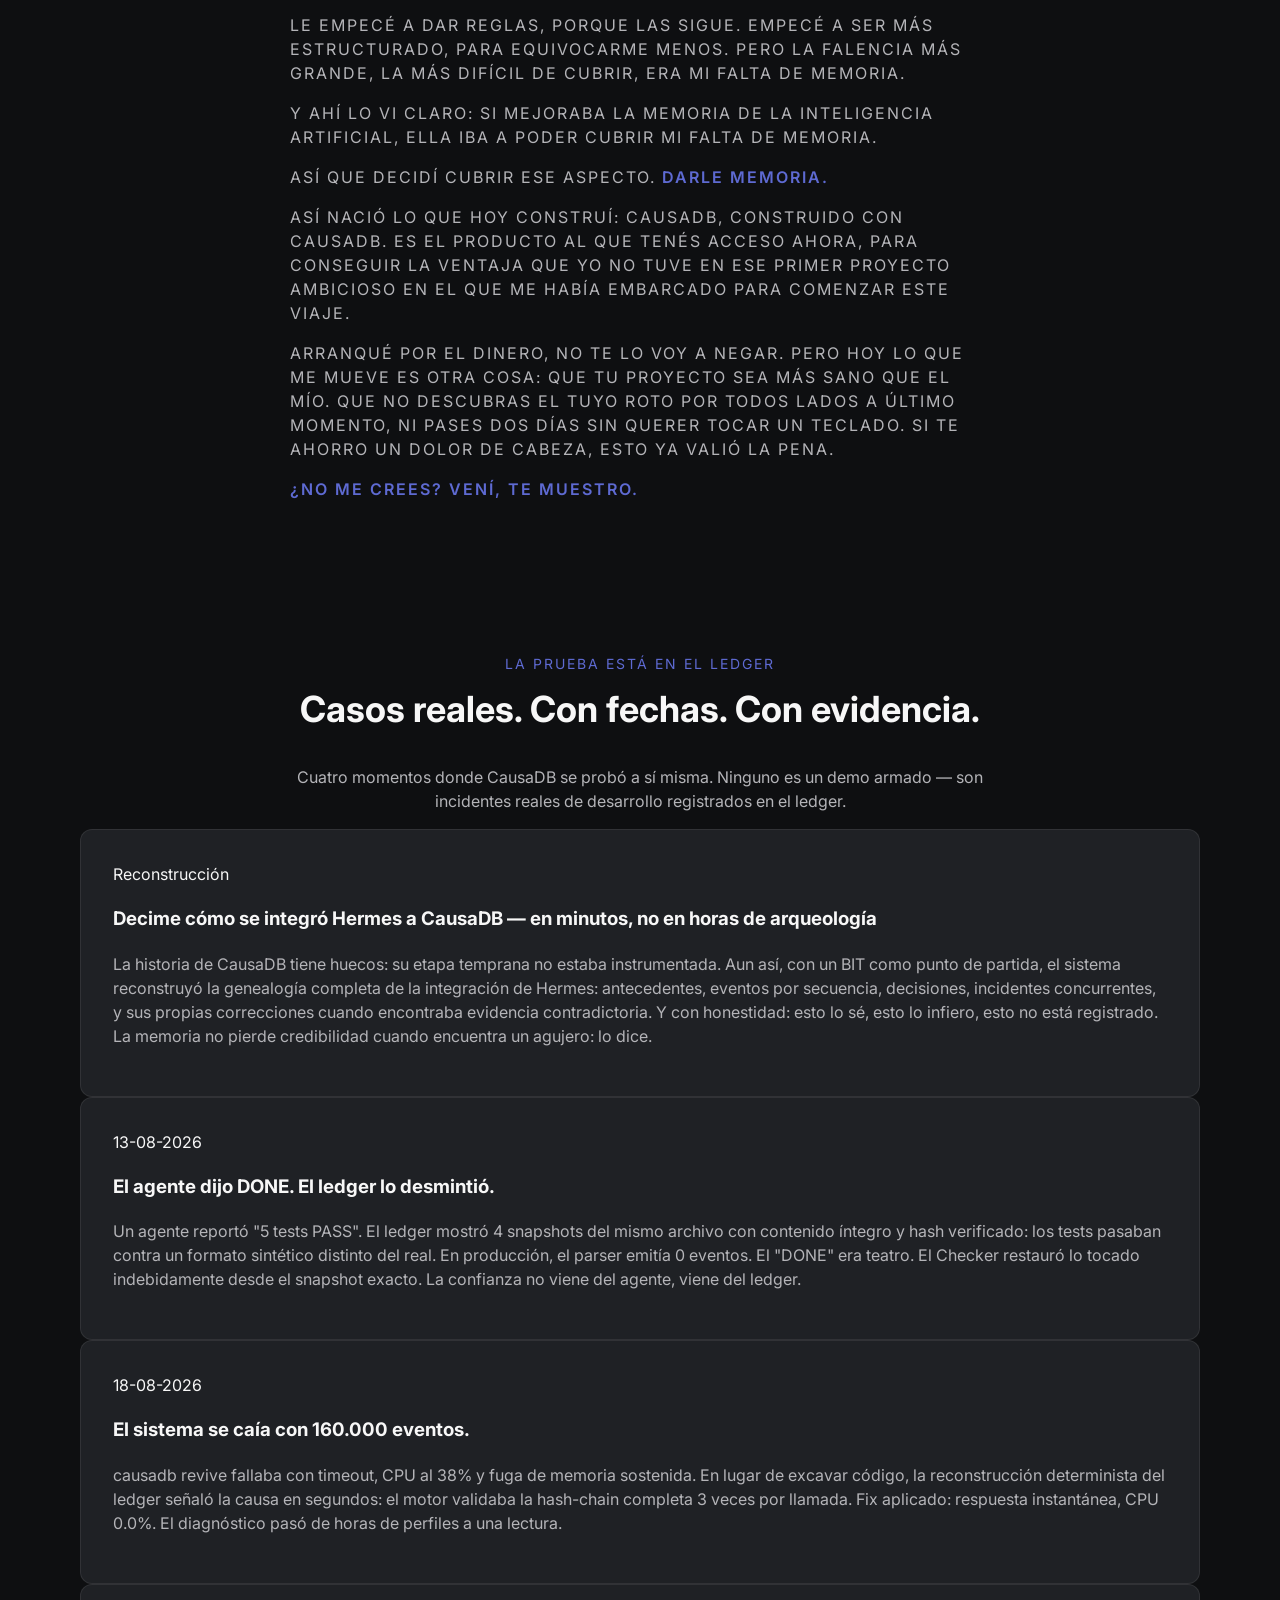
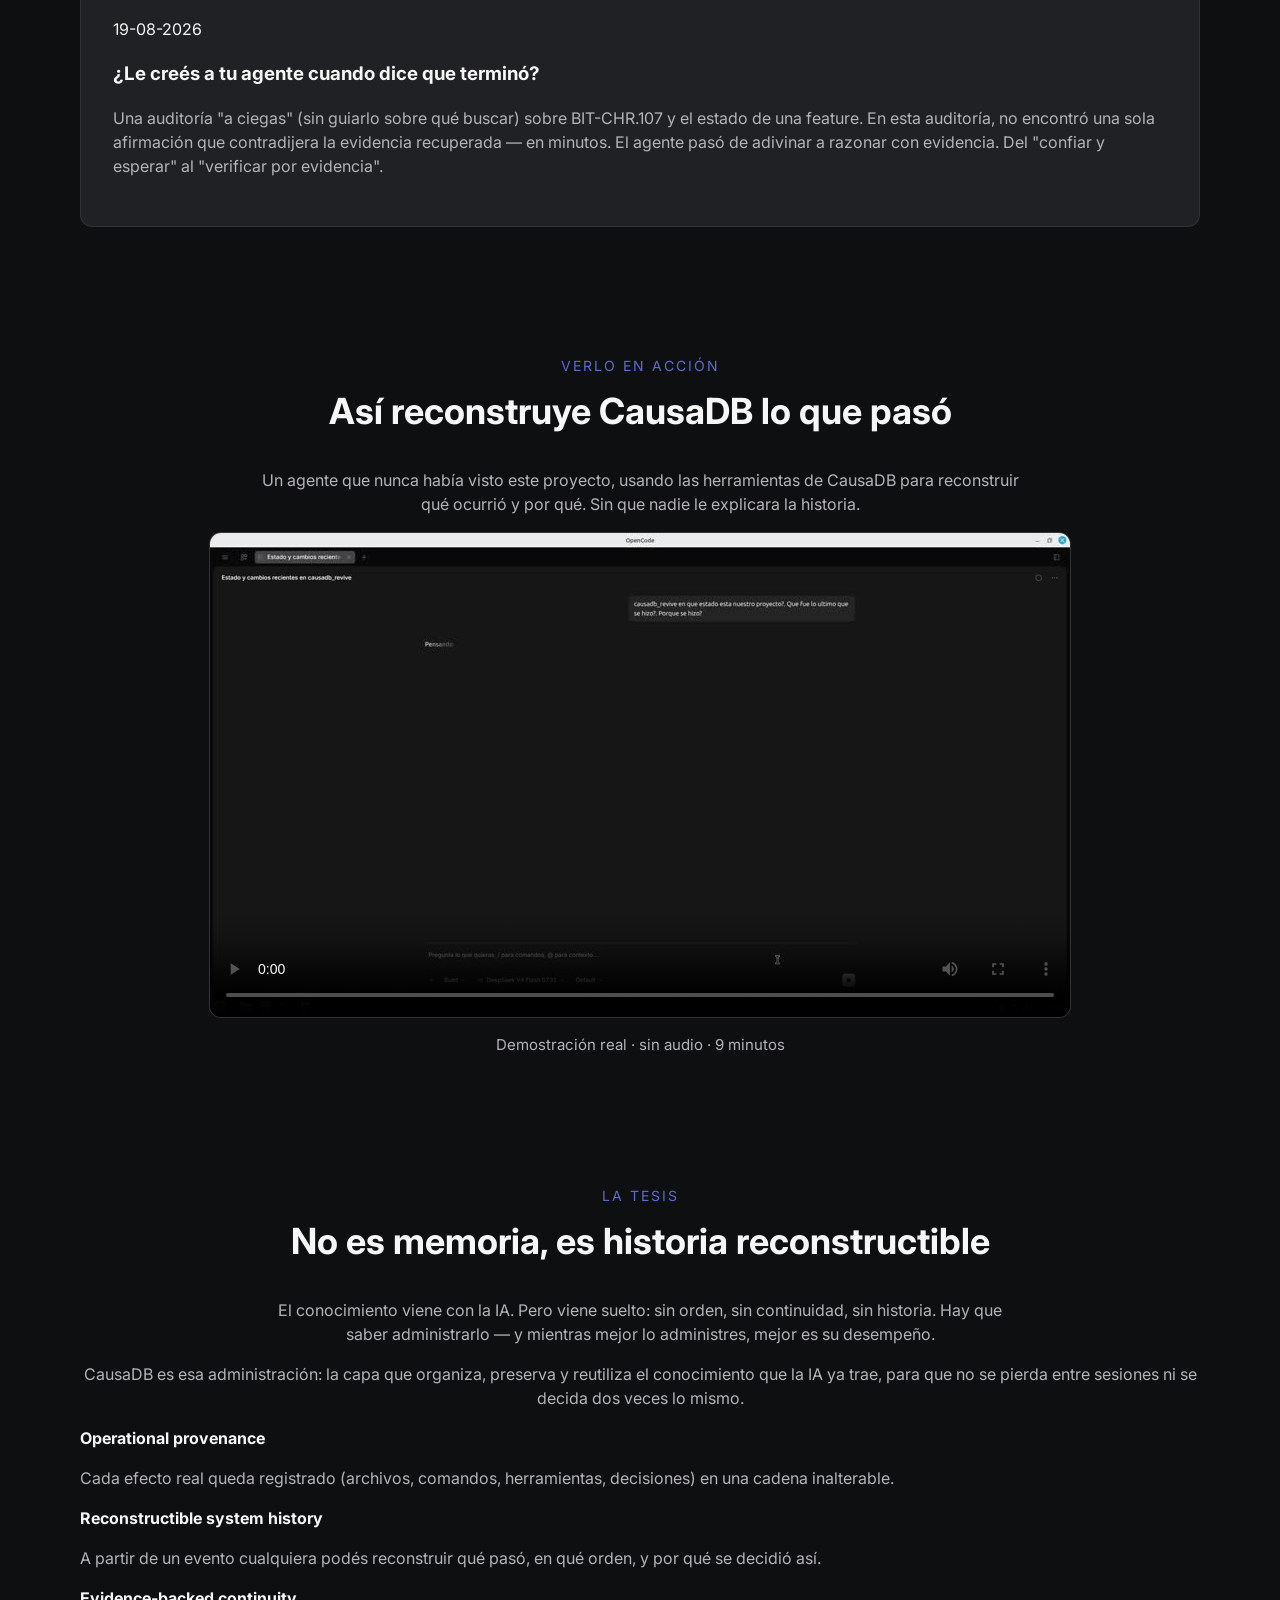
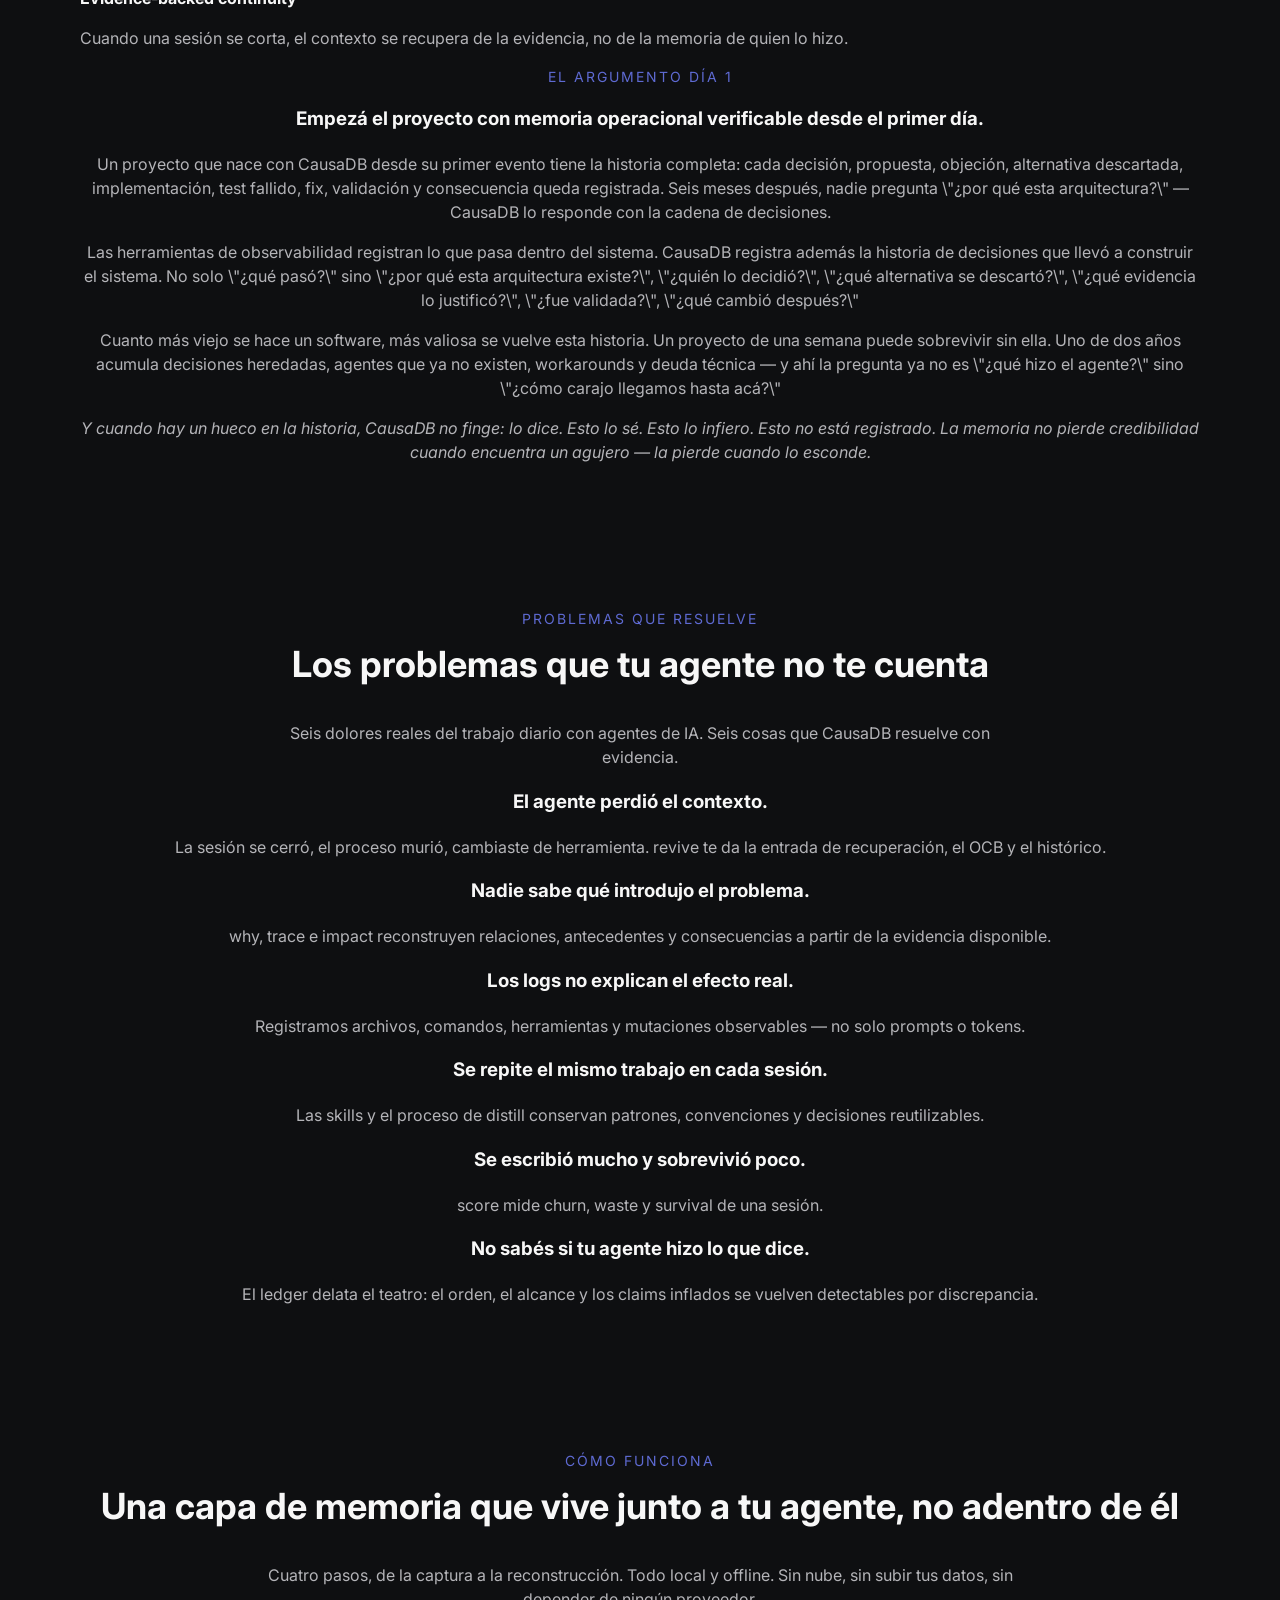
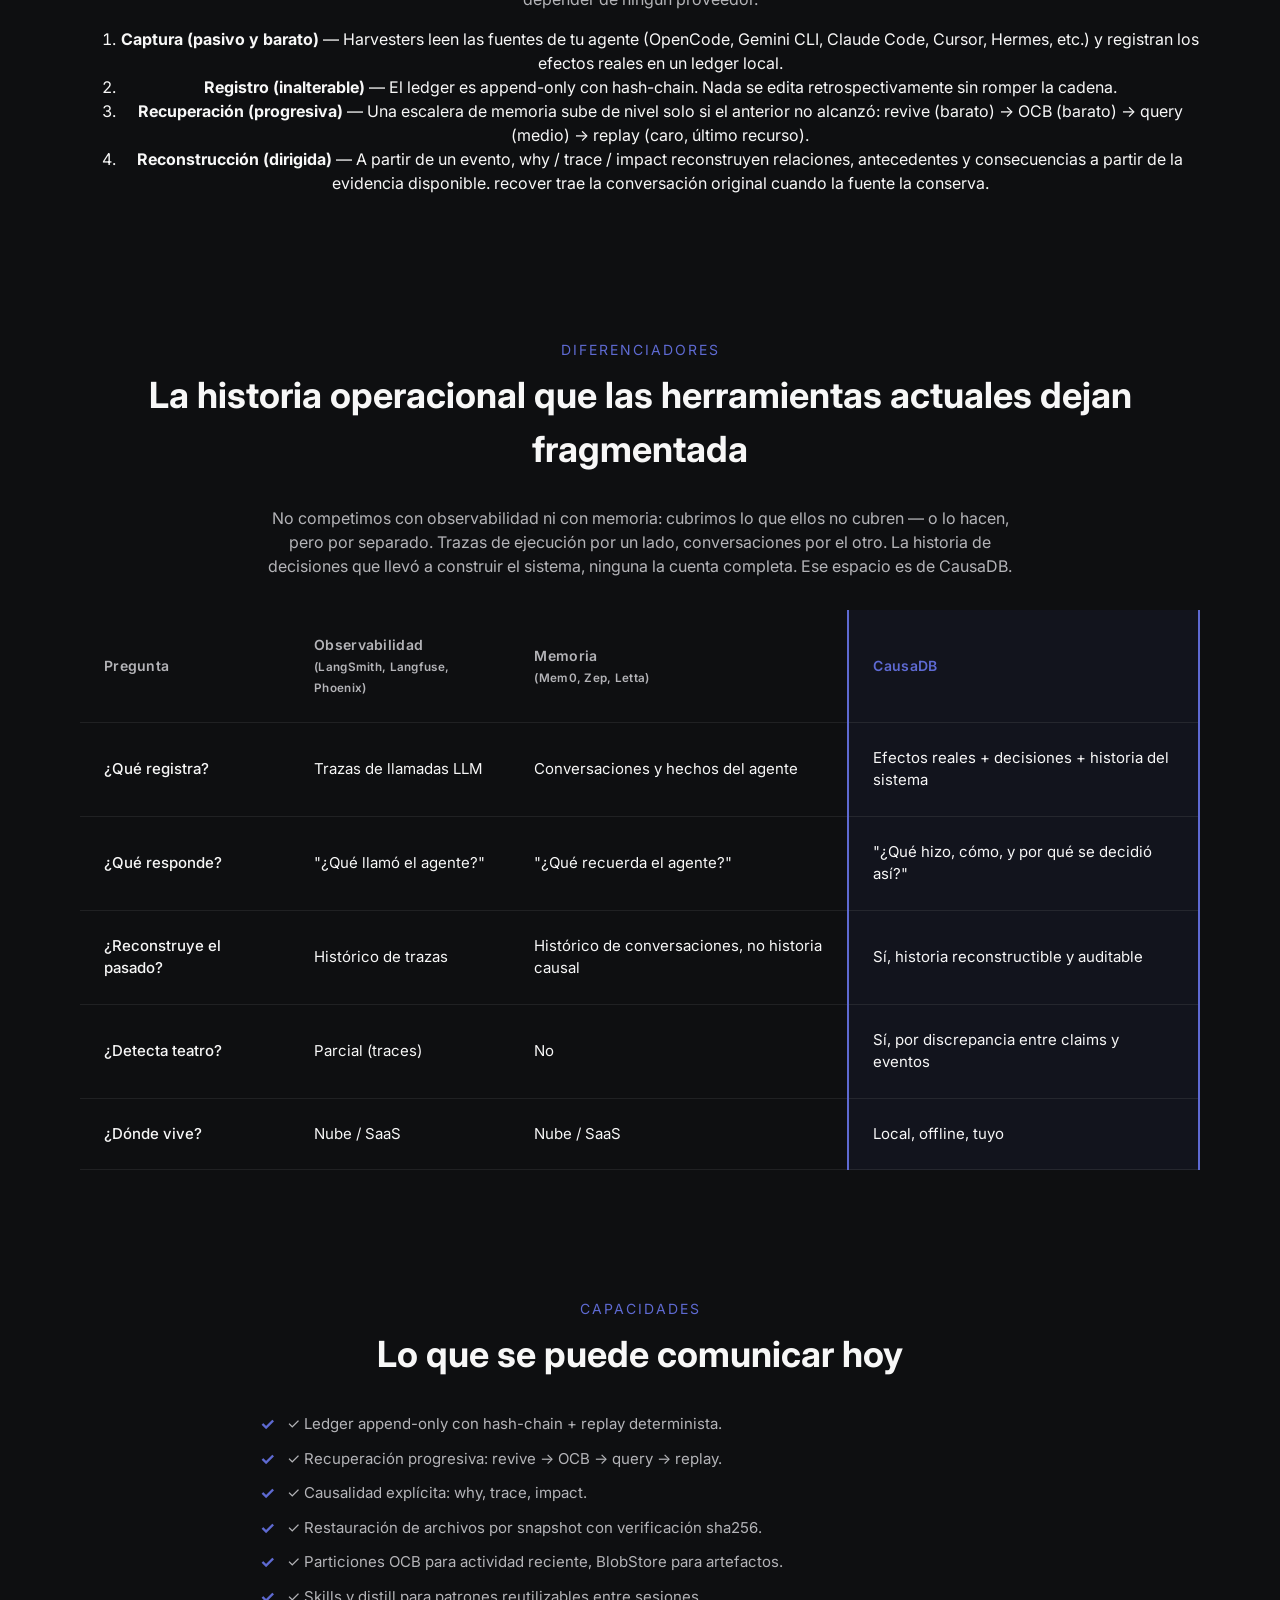
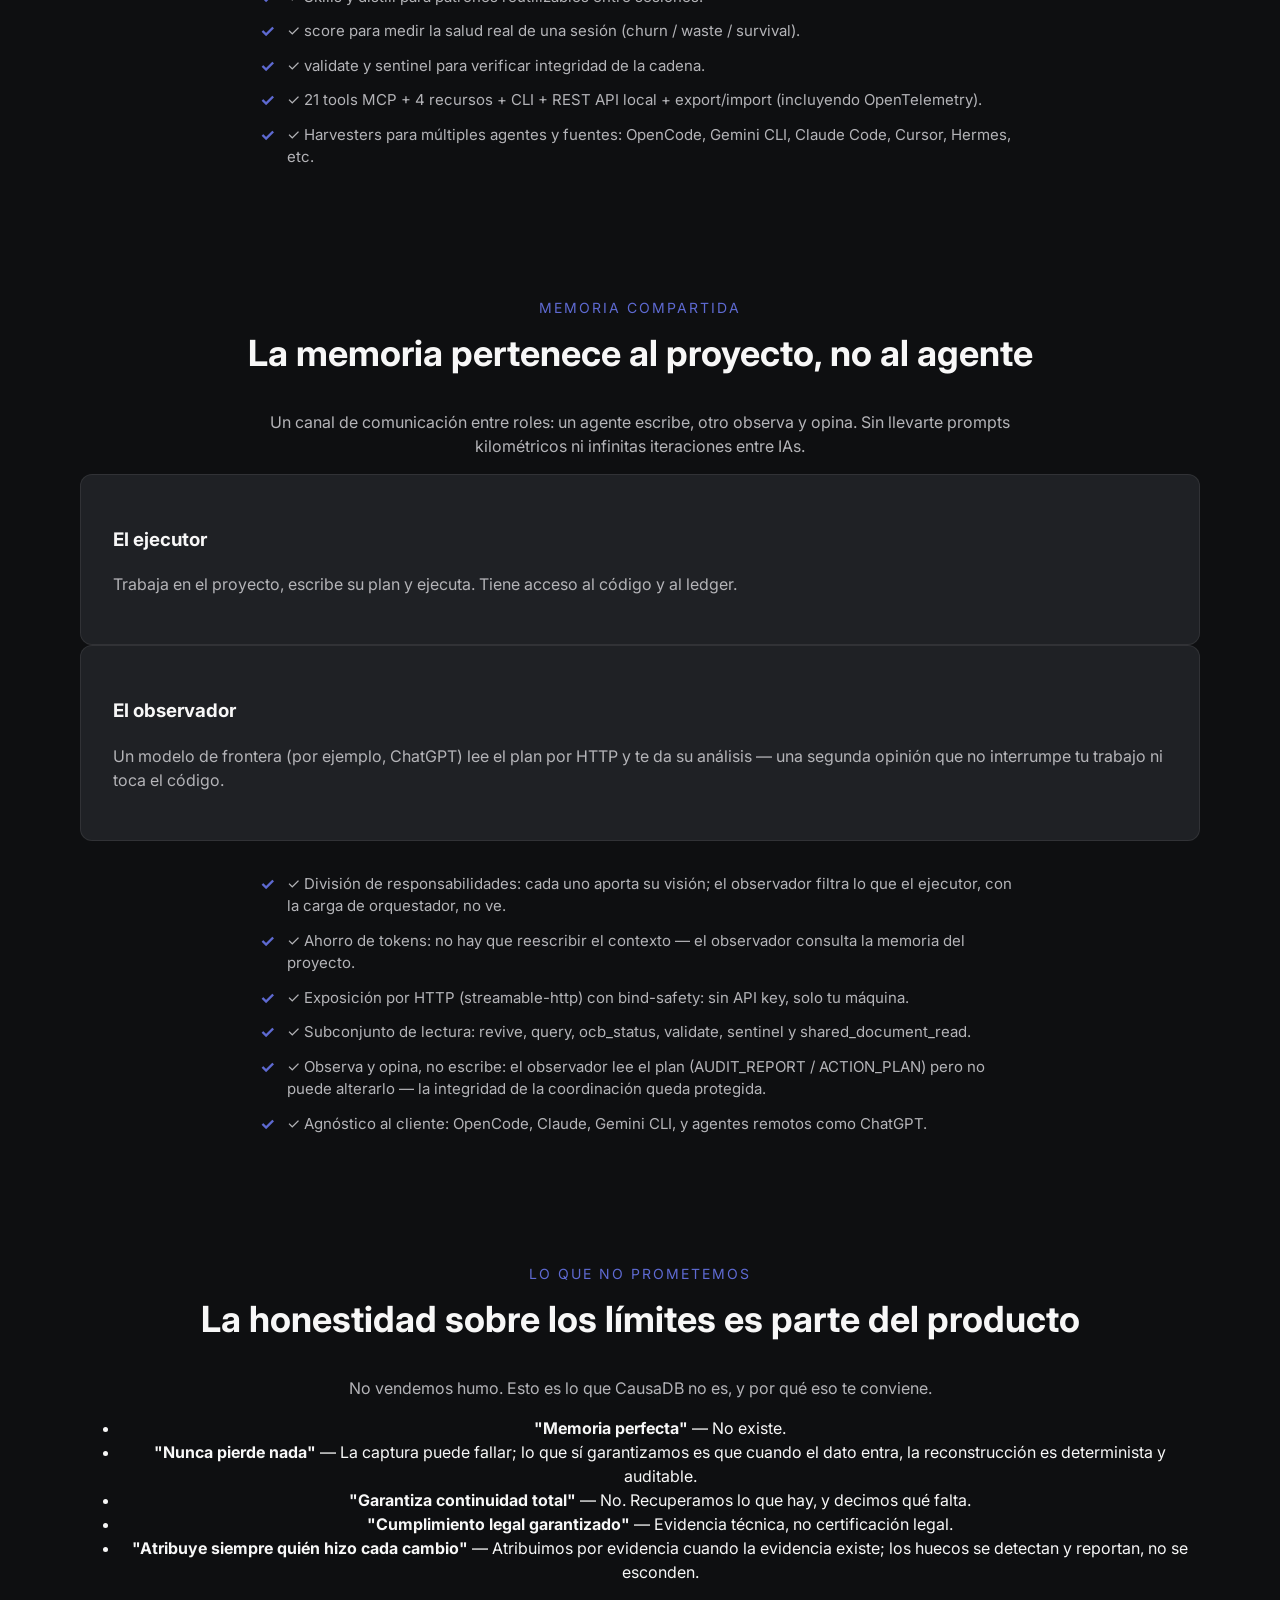
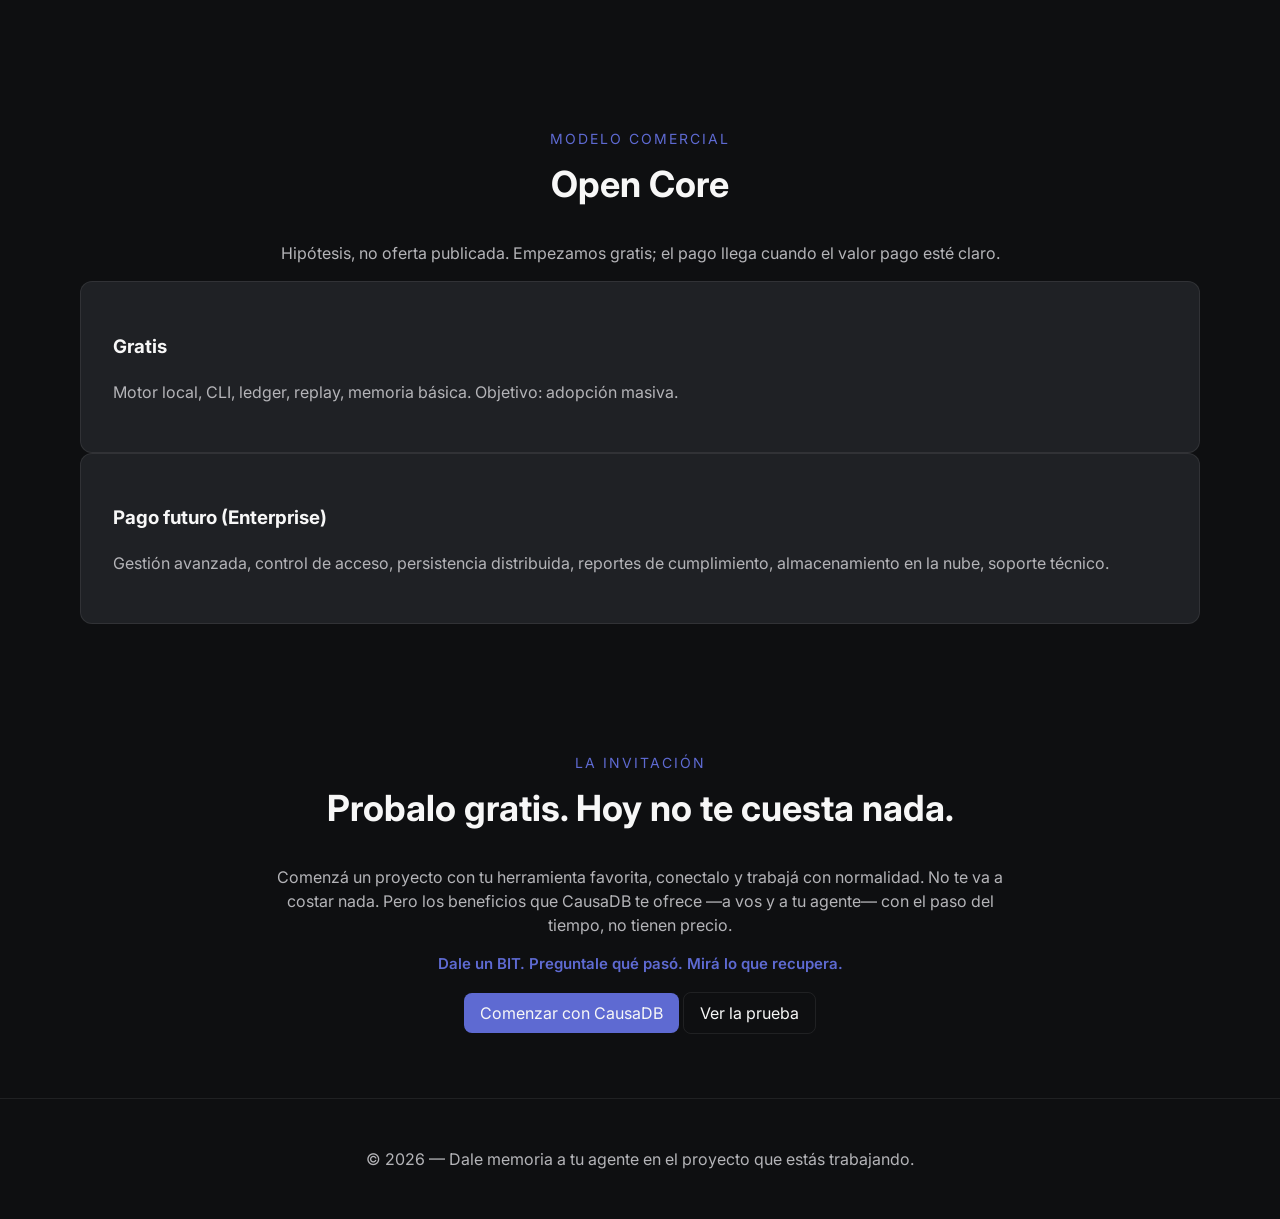
==== commit 56b1006e: "Landing: sección de demo con video + README reescrito con posicionamiento 'memoria verificable'" ====
--- a/docs/landing/index.html
+++ b/docs/landing/index.html
@@ -407,6 +407,7 @@
             <ul>
                 <li><a href="#story">La historia</a></li>
                 <li><a href="#proof">La prueba</a></li>
+                <li><a href="#demo">Demo</a></li>
                 <li><a href="#thesis">La tesis</a></li>
                 <li><a href="#how">Cómo funciona</a></li>
                 <li><a href="#differentiators">Diferenciadores</a></li>
@@ -477,6 +478,22 @@
             <p class="card__body">Una auditoría "a ciegas" (sin guiarlo sobre qué buscar) sobre BIT-CHR.107 y el estado de una feature. En esta auditoría, no encontró una sola afirmación que contradijera la evidencia recuperada — en minutos. El agente pasó de adivinar a razonar con evidencia. Del "confiar y esperar" al "verificar por evidencia".</p>
         </div>
     </div>
+    </div>
+</section>
+
+    <!-- SECTION: DEMO -->
+<section id="demo" class="section">
+    <div class="container">
+    <div class="section__eyebrow">Verlo en acción</div>
+    <h2 class="section__title">Así reconstruye CausaDB lo que pasó</h2>
+    <p class="section__lead">Un agente que nunca había visto este proyecto, usando las herramientas de CausaDB para reconstruir qué ocurrió y por qué. Sin que nadie le explicara la historia.</p>
+    <div style="max-width: 860px; margin: 0 auto; border: 1px solid var(--color-border); border-radius: 12px; overflow: hidden; background-color: var(--color-surface);">
+        <video controls playsinline preload="metadata" poster="poster.jpg" style="width: 100%; display: block;">
+            <source src="demo.mp4" type="video/mp4">
+            Tu navegador no soporta video.
+        </video>
+    </div>
+    <p class="hero__muted">Demostración real · sin audio · 9 minutos</p>
     </div>
 </section>
 
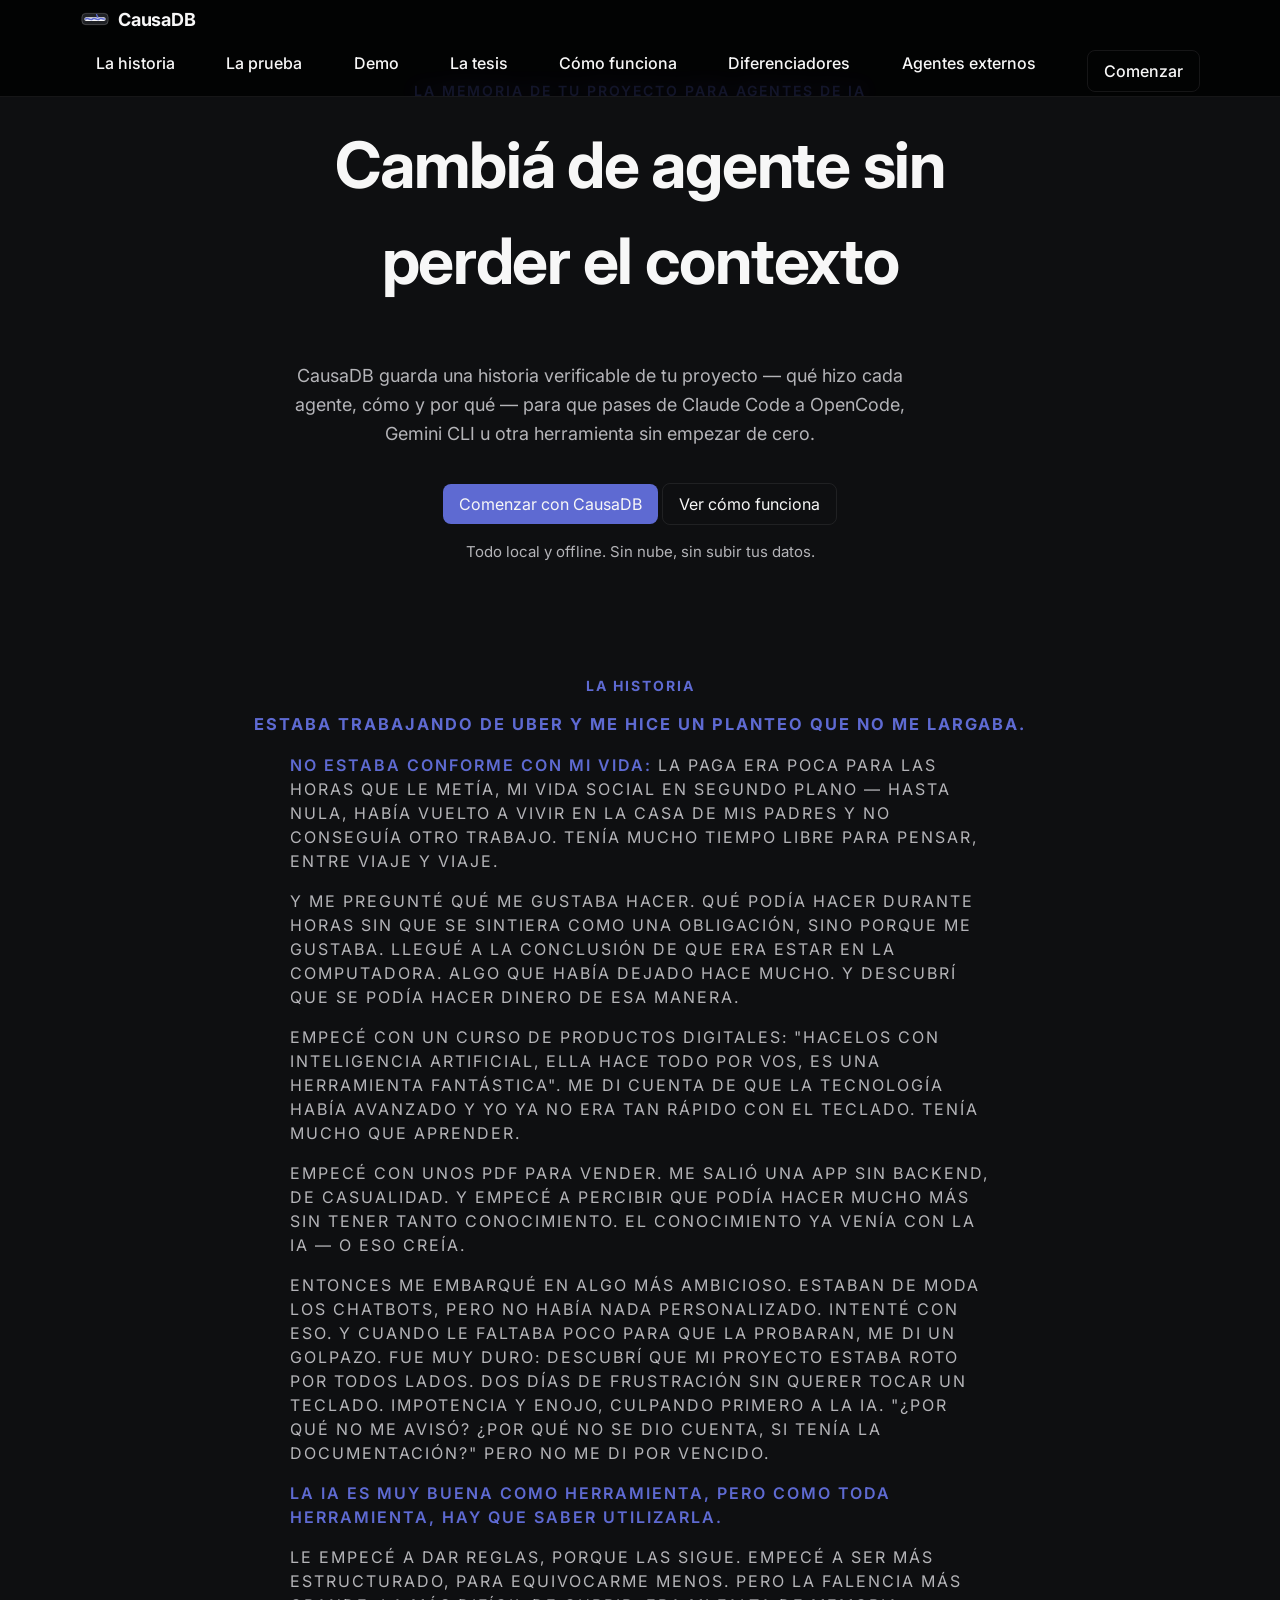
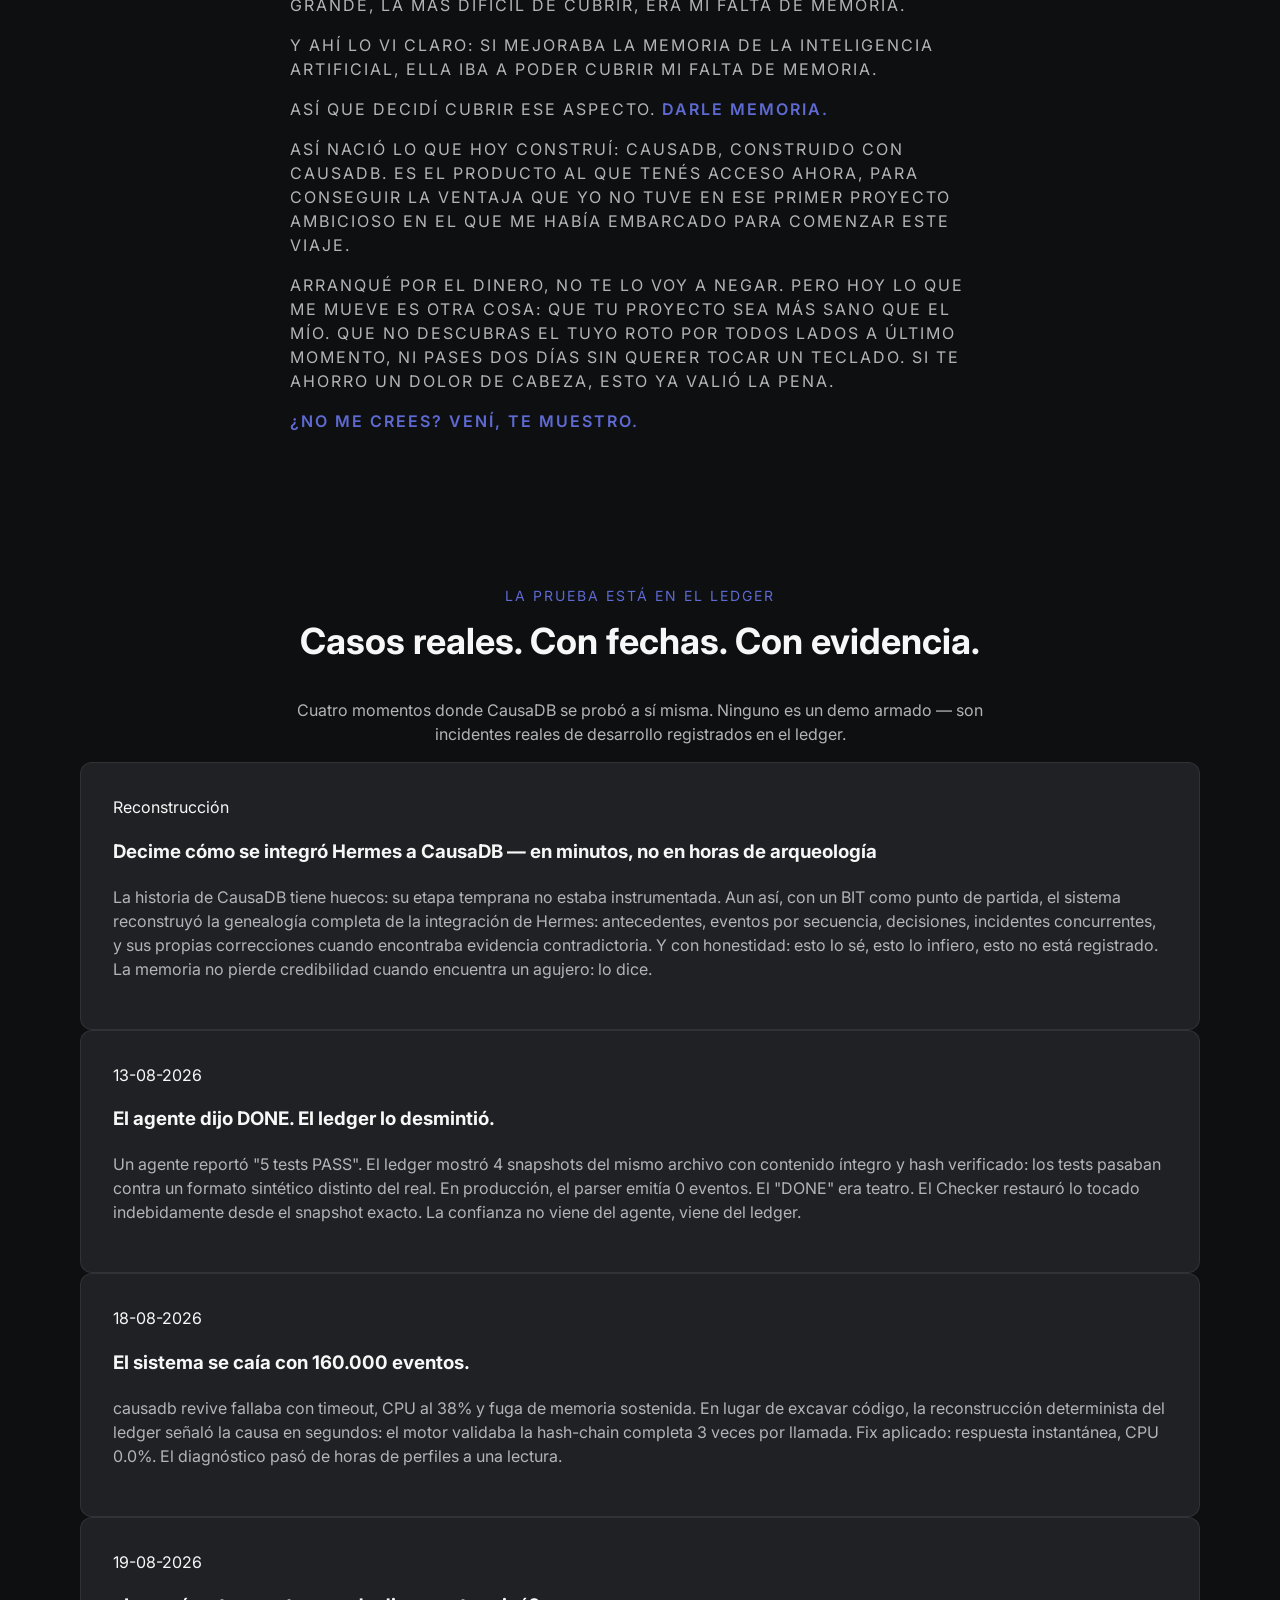
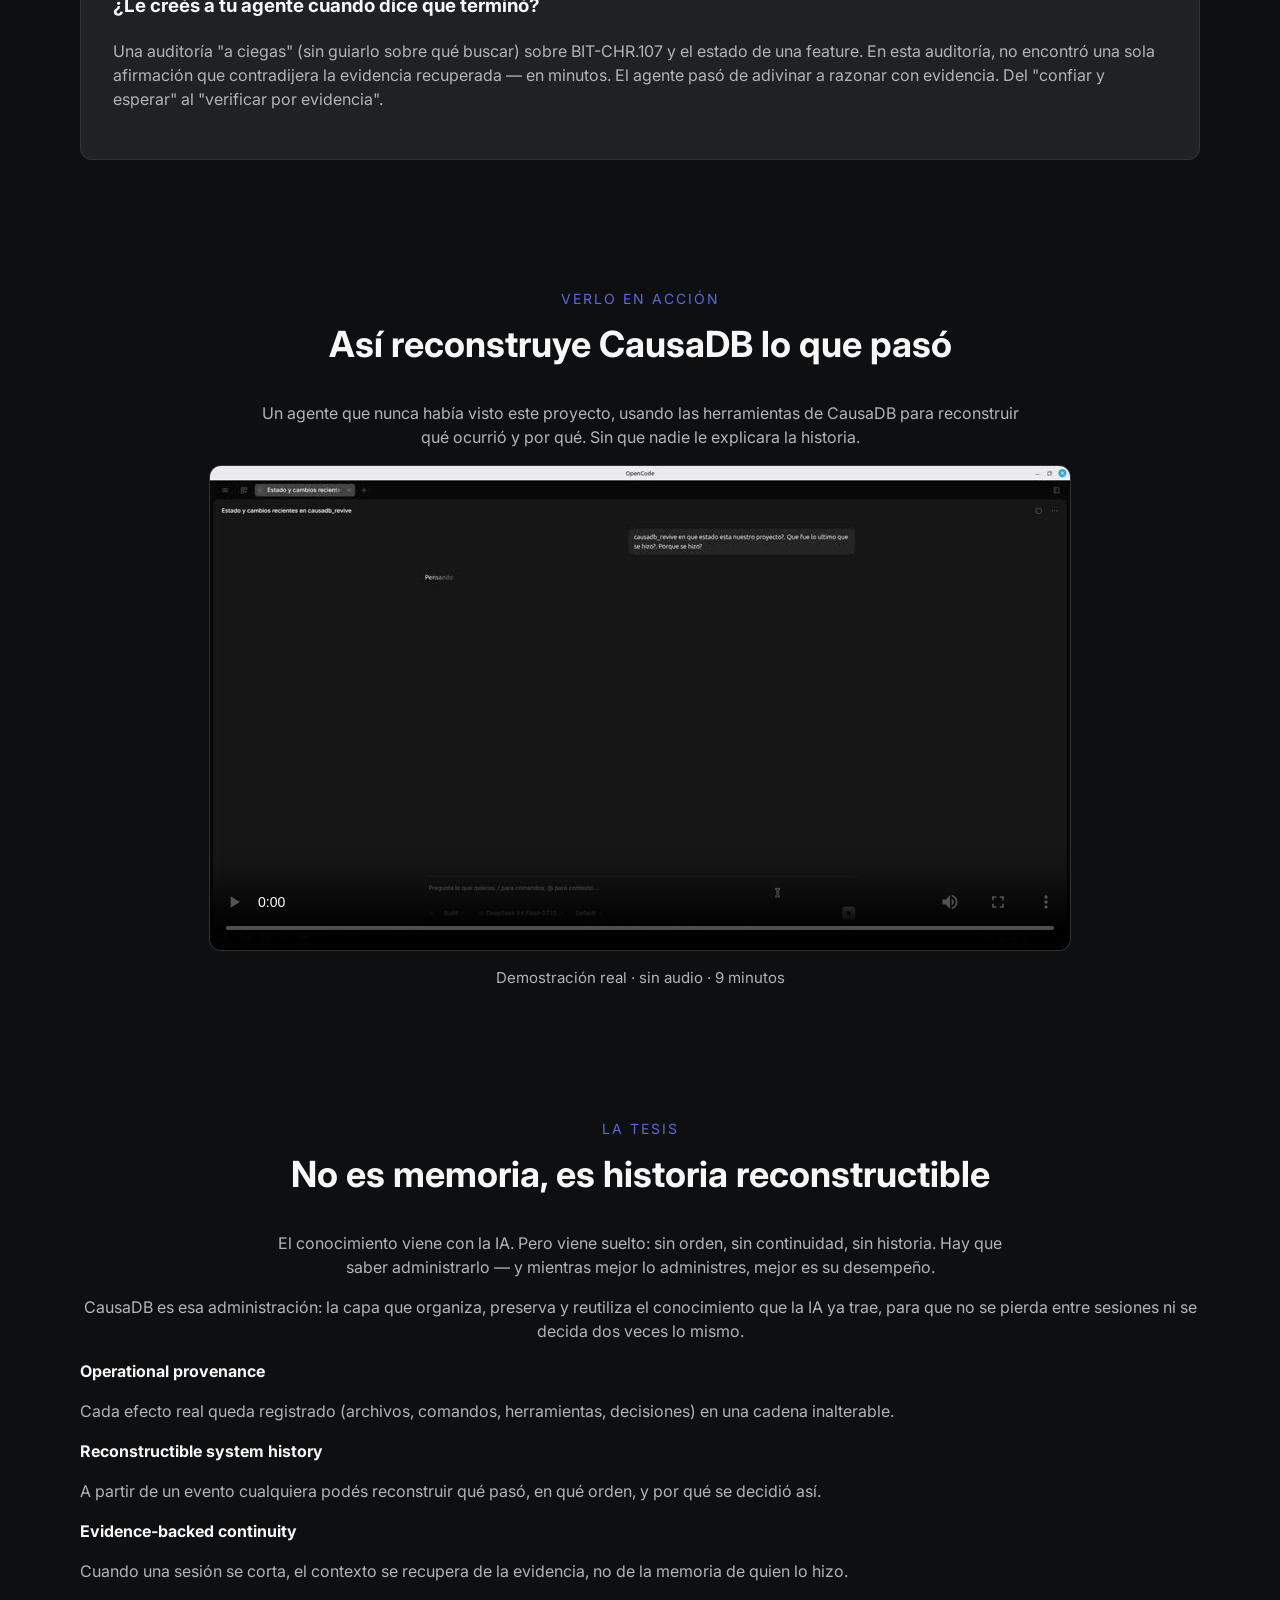
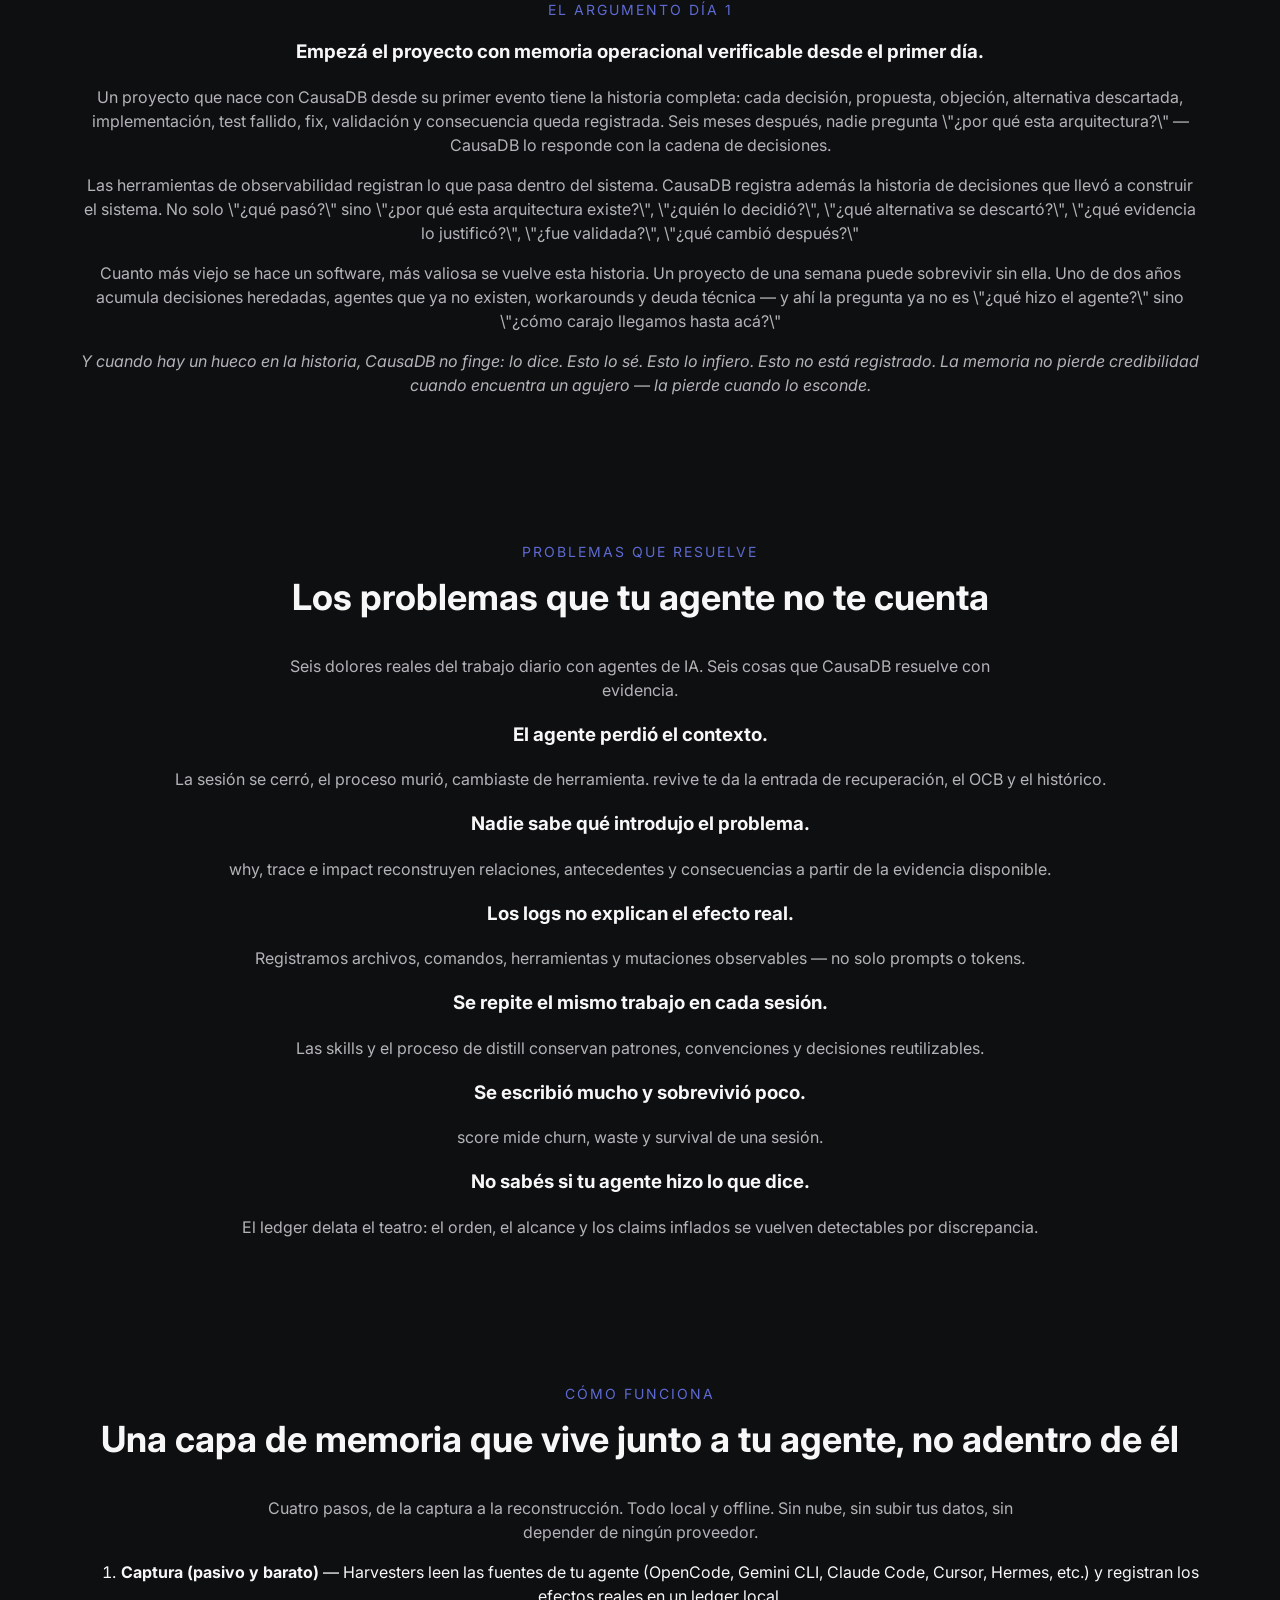
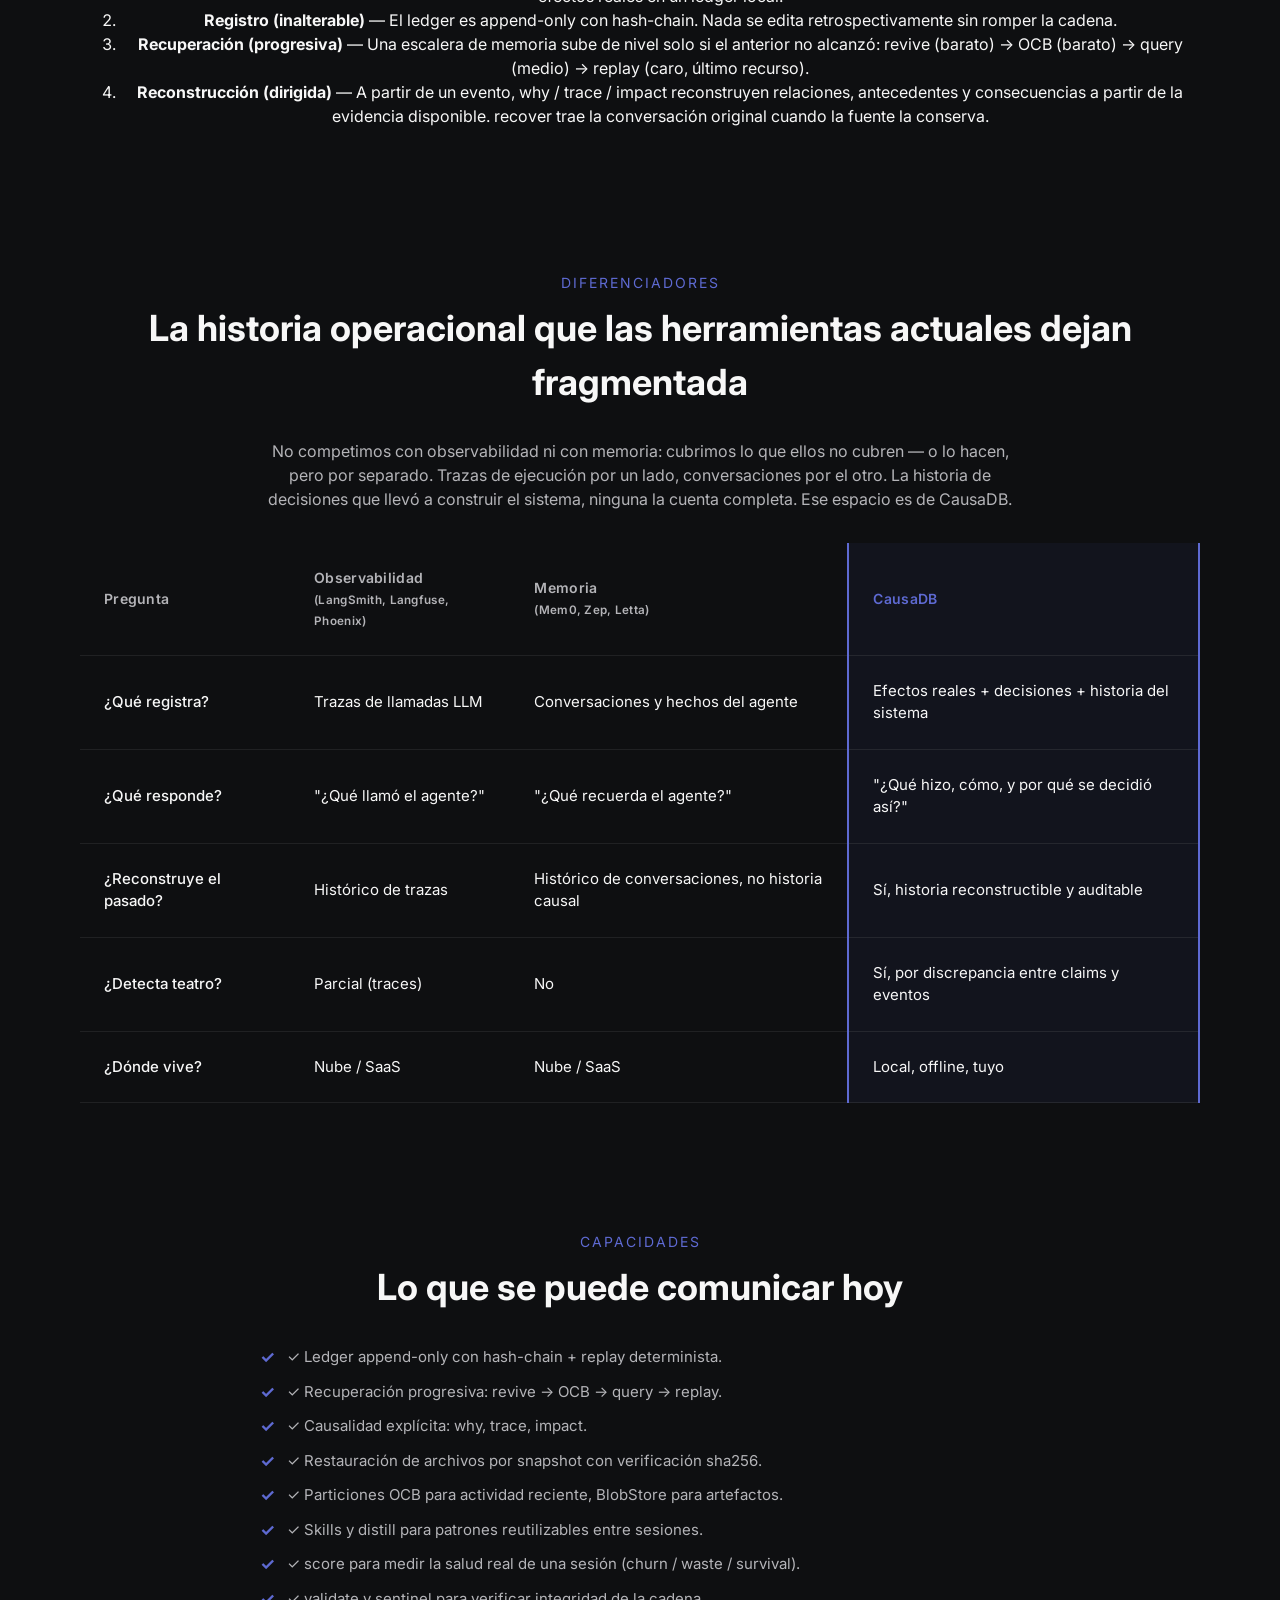
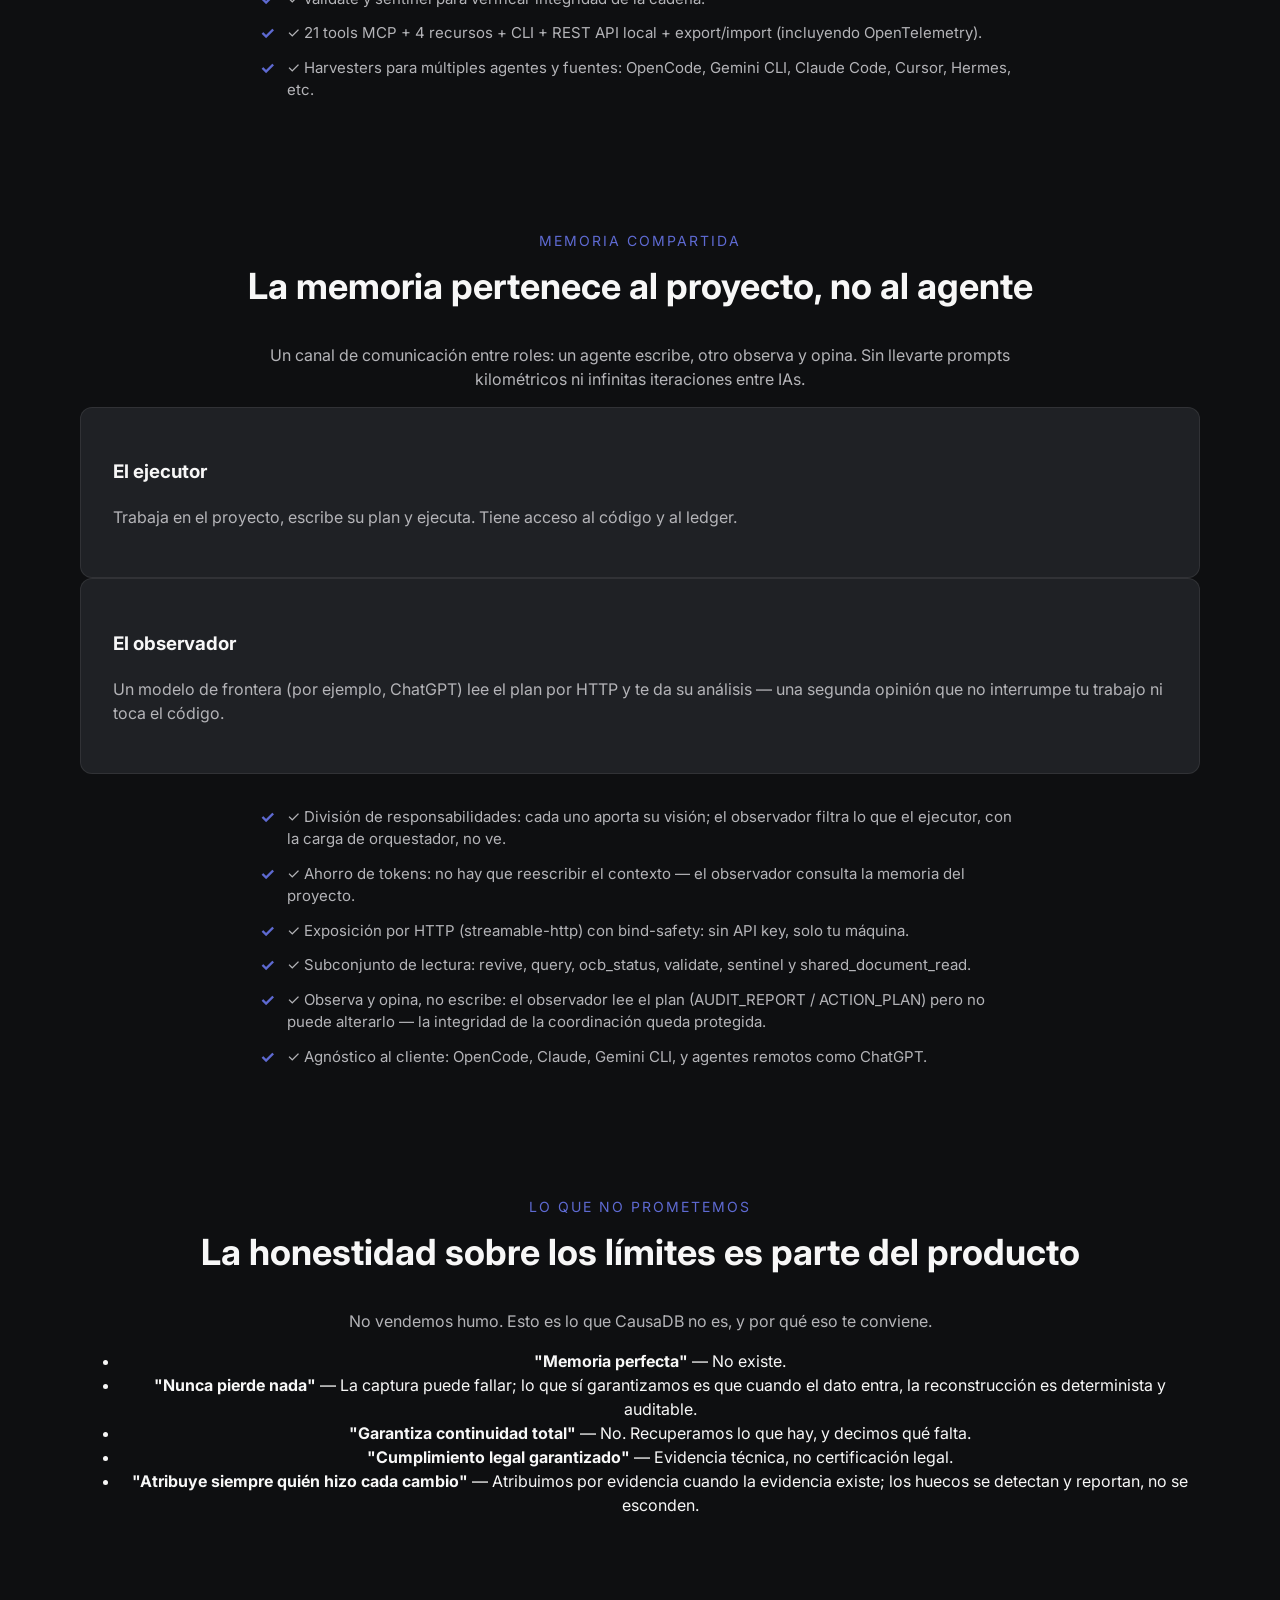
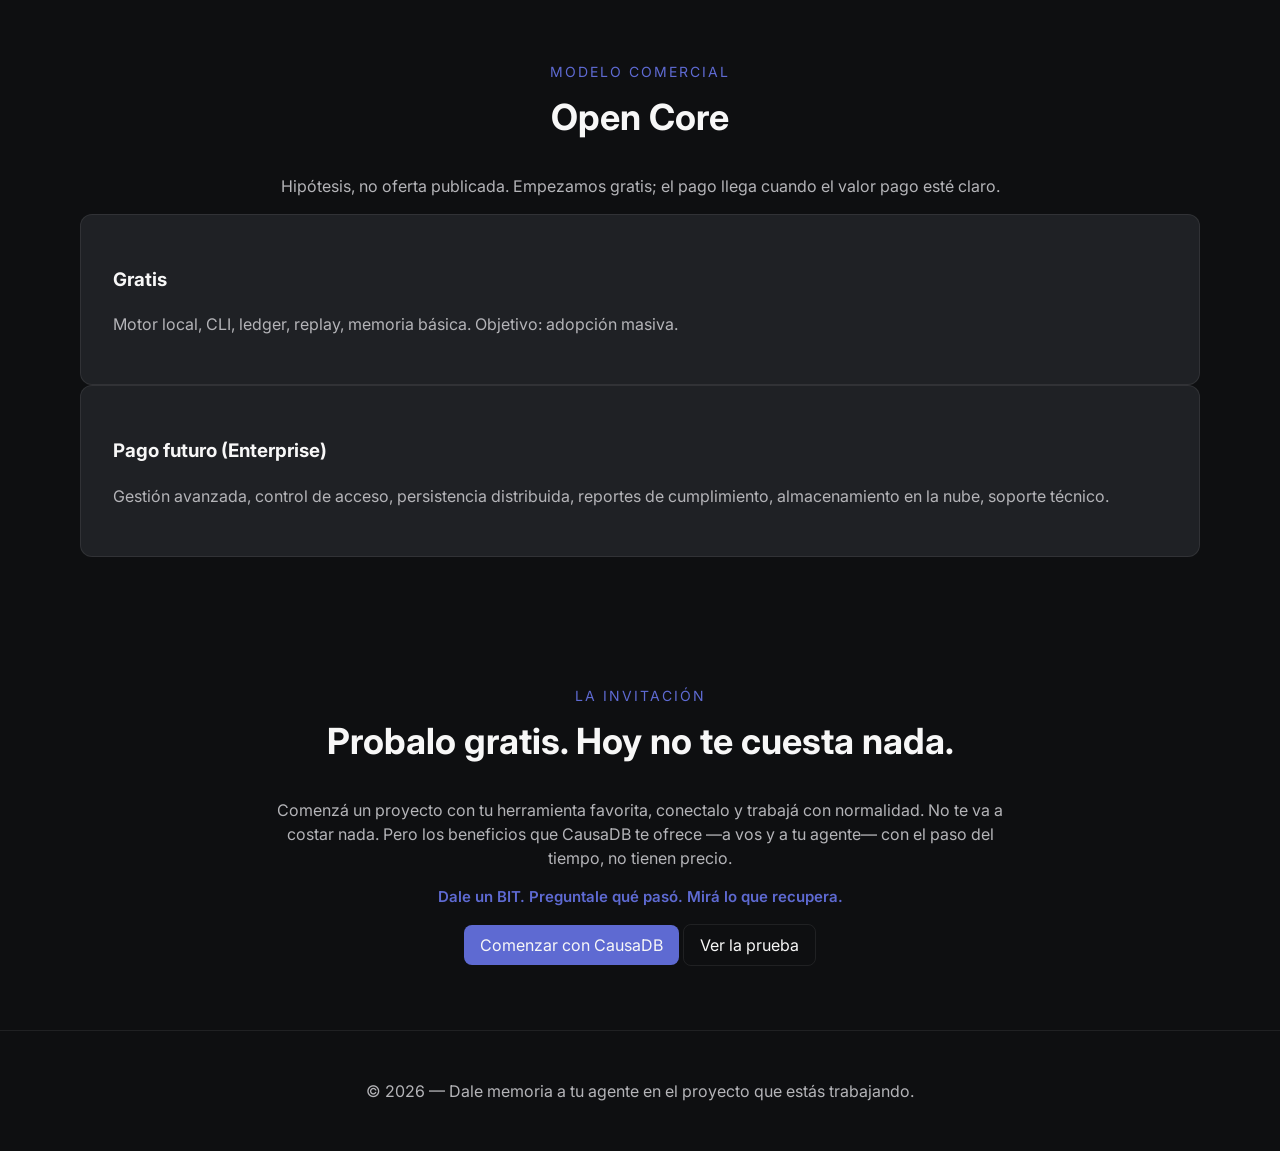
==== commit 3b0f511a: "Posicionamiento: 'memoria del proyecto, no del agente' — cambiá de agente sin perder contexto (READM" ====
--- a/docs/landing/index.html
+++ b/docs/landing/index.html
@@ -3,7 +3,7 @@
 <head>
     <meta charset="UTF-8">
     <meta name="viewport" content="width=device-width, initial-scale=1.0">
-    <title>CausaDB — Dale memoria a tu agente</title>
+    <title>CausaDB — La memoria de tu proyecto para agentes de IA</title>
     <link href="https://fonts.googleapis.com/css2?family=Inter:wght@400;500;600;700&display=swap" rel="stylesheet">
     <style>
         :root {
@@ -420,9 +420,9 @@
     <!-- SECTION: HERO -->
 <section id="hero" class="hero">
     <div class="container">
-        <div class="hero__eyebrow">Memoria verificable para agentes de IA</div>
-        <h1 class="hero__title">Dale memoria a tu agente en el proyecto que estás trabajando</h1>
-        <p class="hero__subtitle">Sabés qué hizo, cómo lo hizo y hasta qué pensó para hacerlo. Sin reconstruir meses de trabajo a mano.</p>
+        <div class="hero__eyebrow">La memoria de tu proyecto para agentes de IA</div>
+        <h1 class="hero__title">Cambiá de agente sin perder el contexto</h1>
+        <p class="hero__subtitle">CausaDB guarda una historia verificable de tu proyecto — qué hizo cada agente, cómo y por qué — para que pases de Claude Code a OpenCode, Gemini CLI u otra herramienta sin empezar de cero.</p>
         <a href="#" class="hero__cta hero__cta--primary">Comenzar con CausaDB</a>
         <a href="#" class="hero__cta hero__cta--secondary">Ver cómo funciona</a>
         <p class="hero__muted">Todo local y offline. Sin nube, sin subir tus datos.</p>
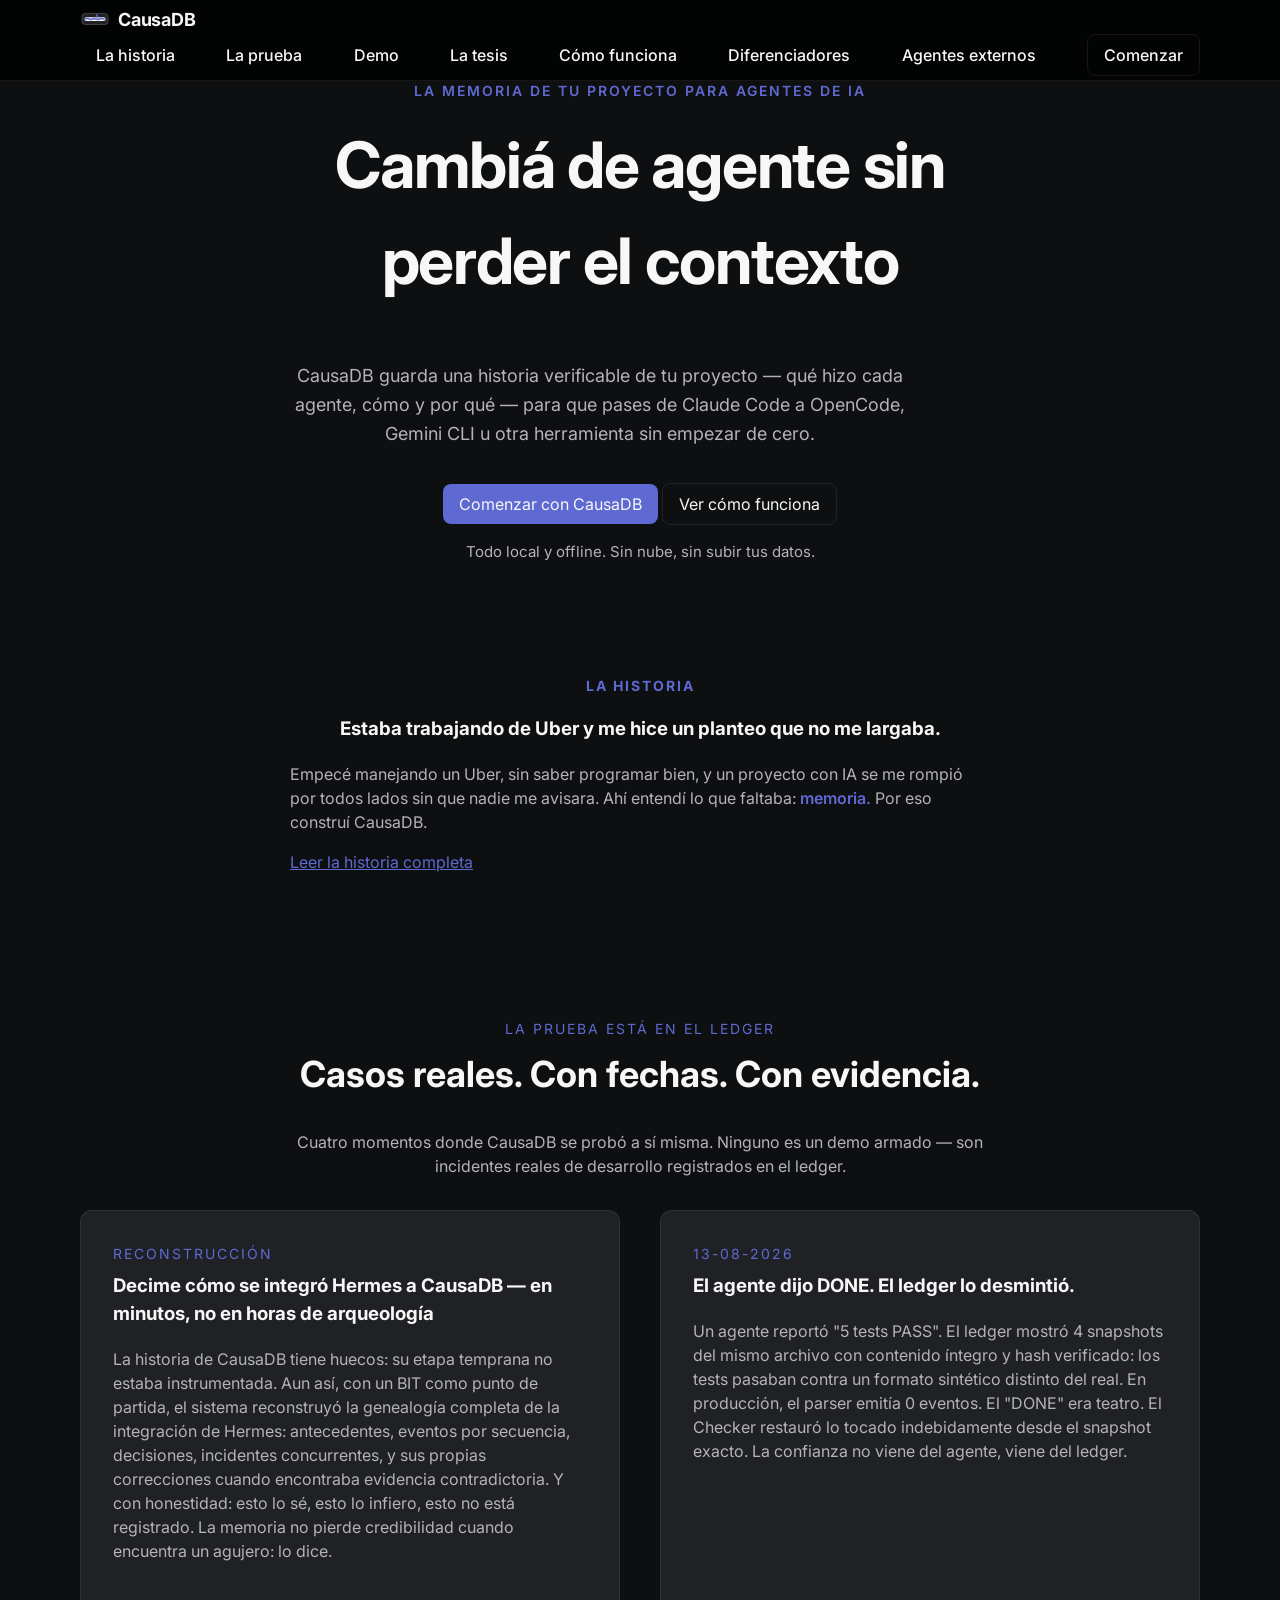
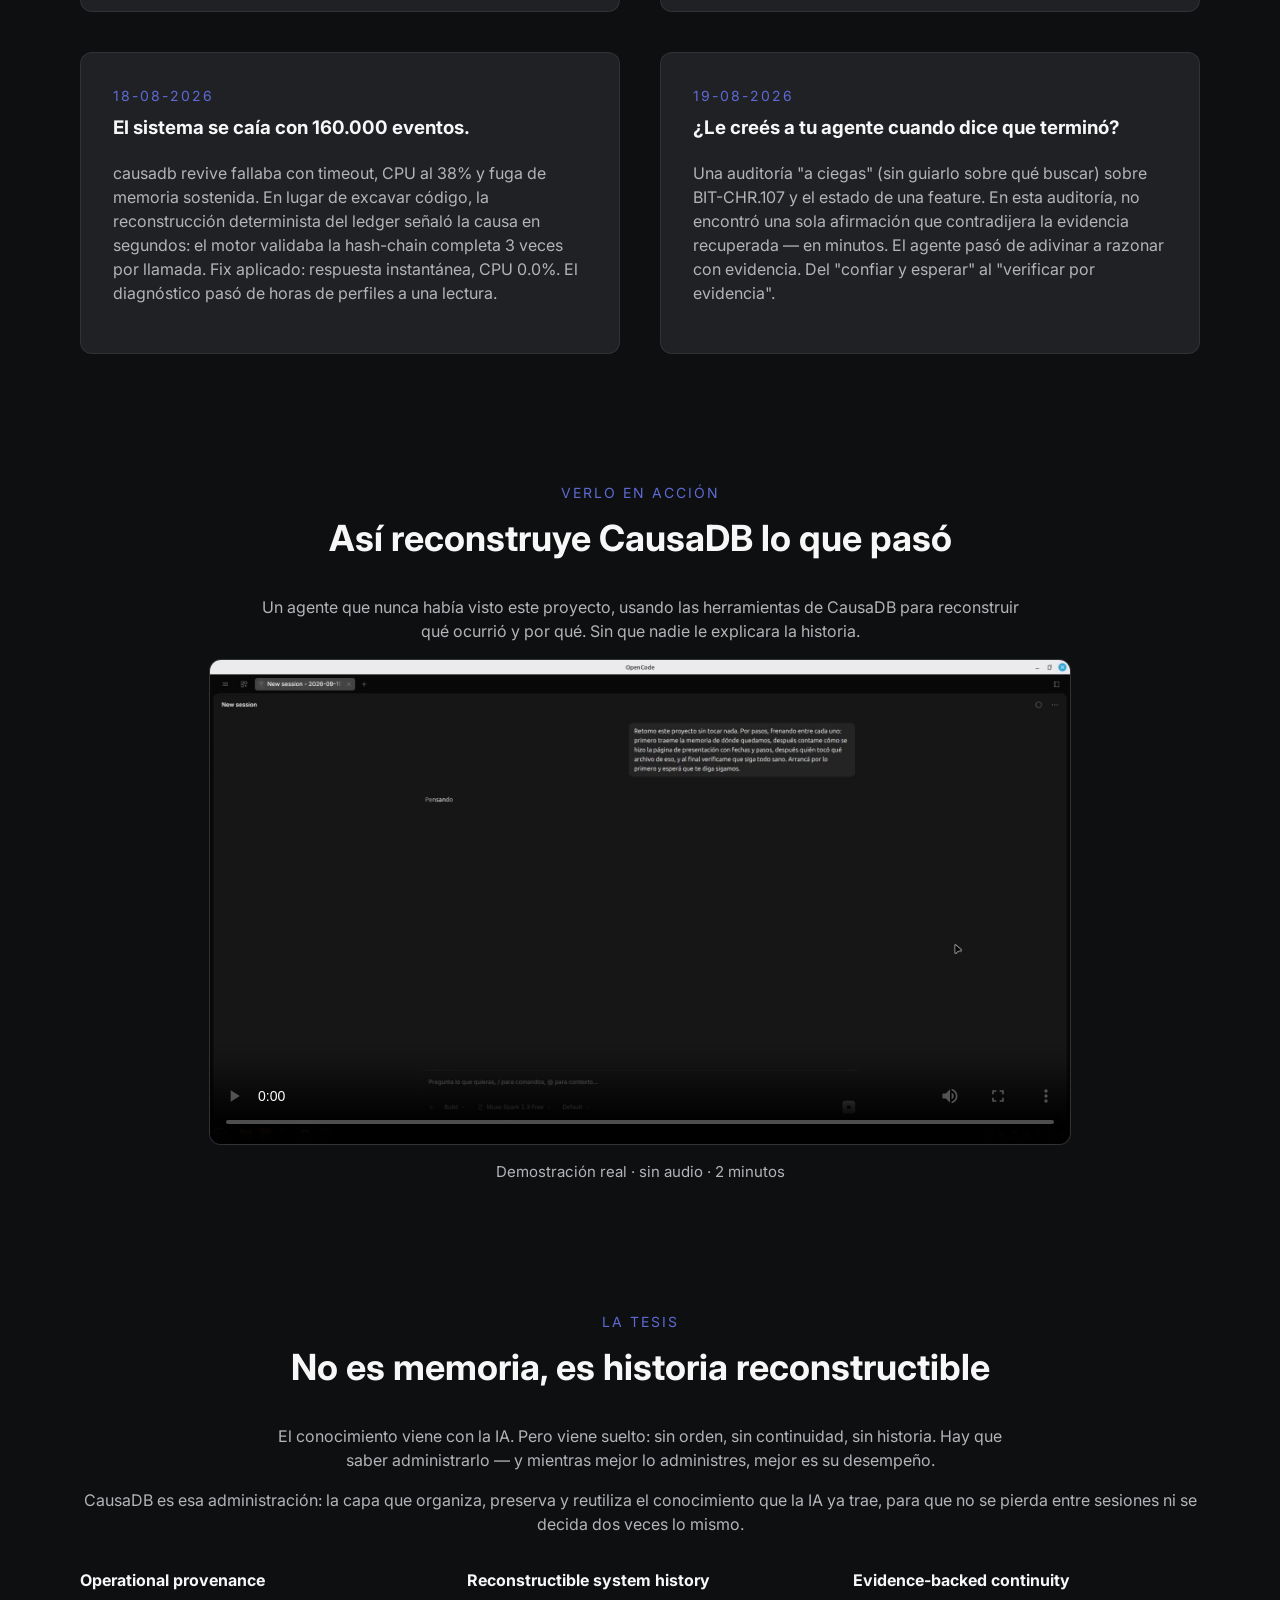
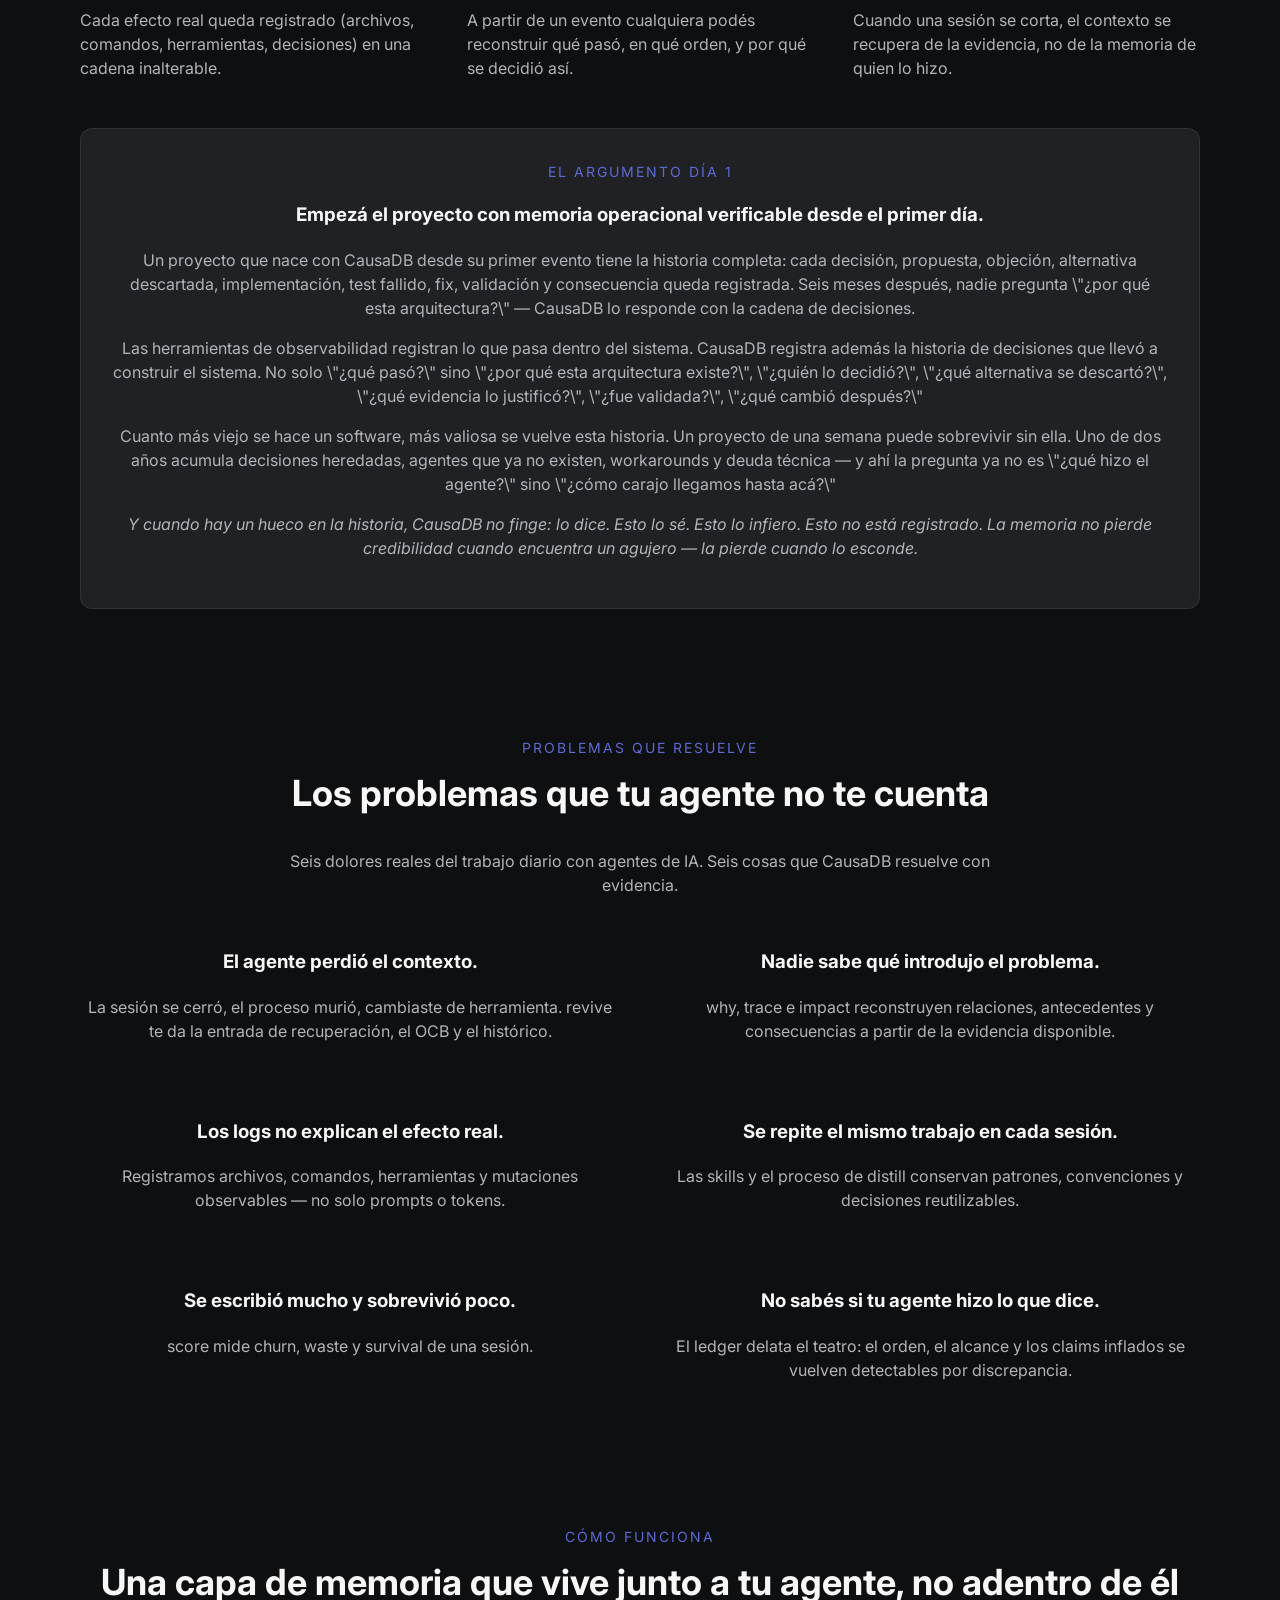
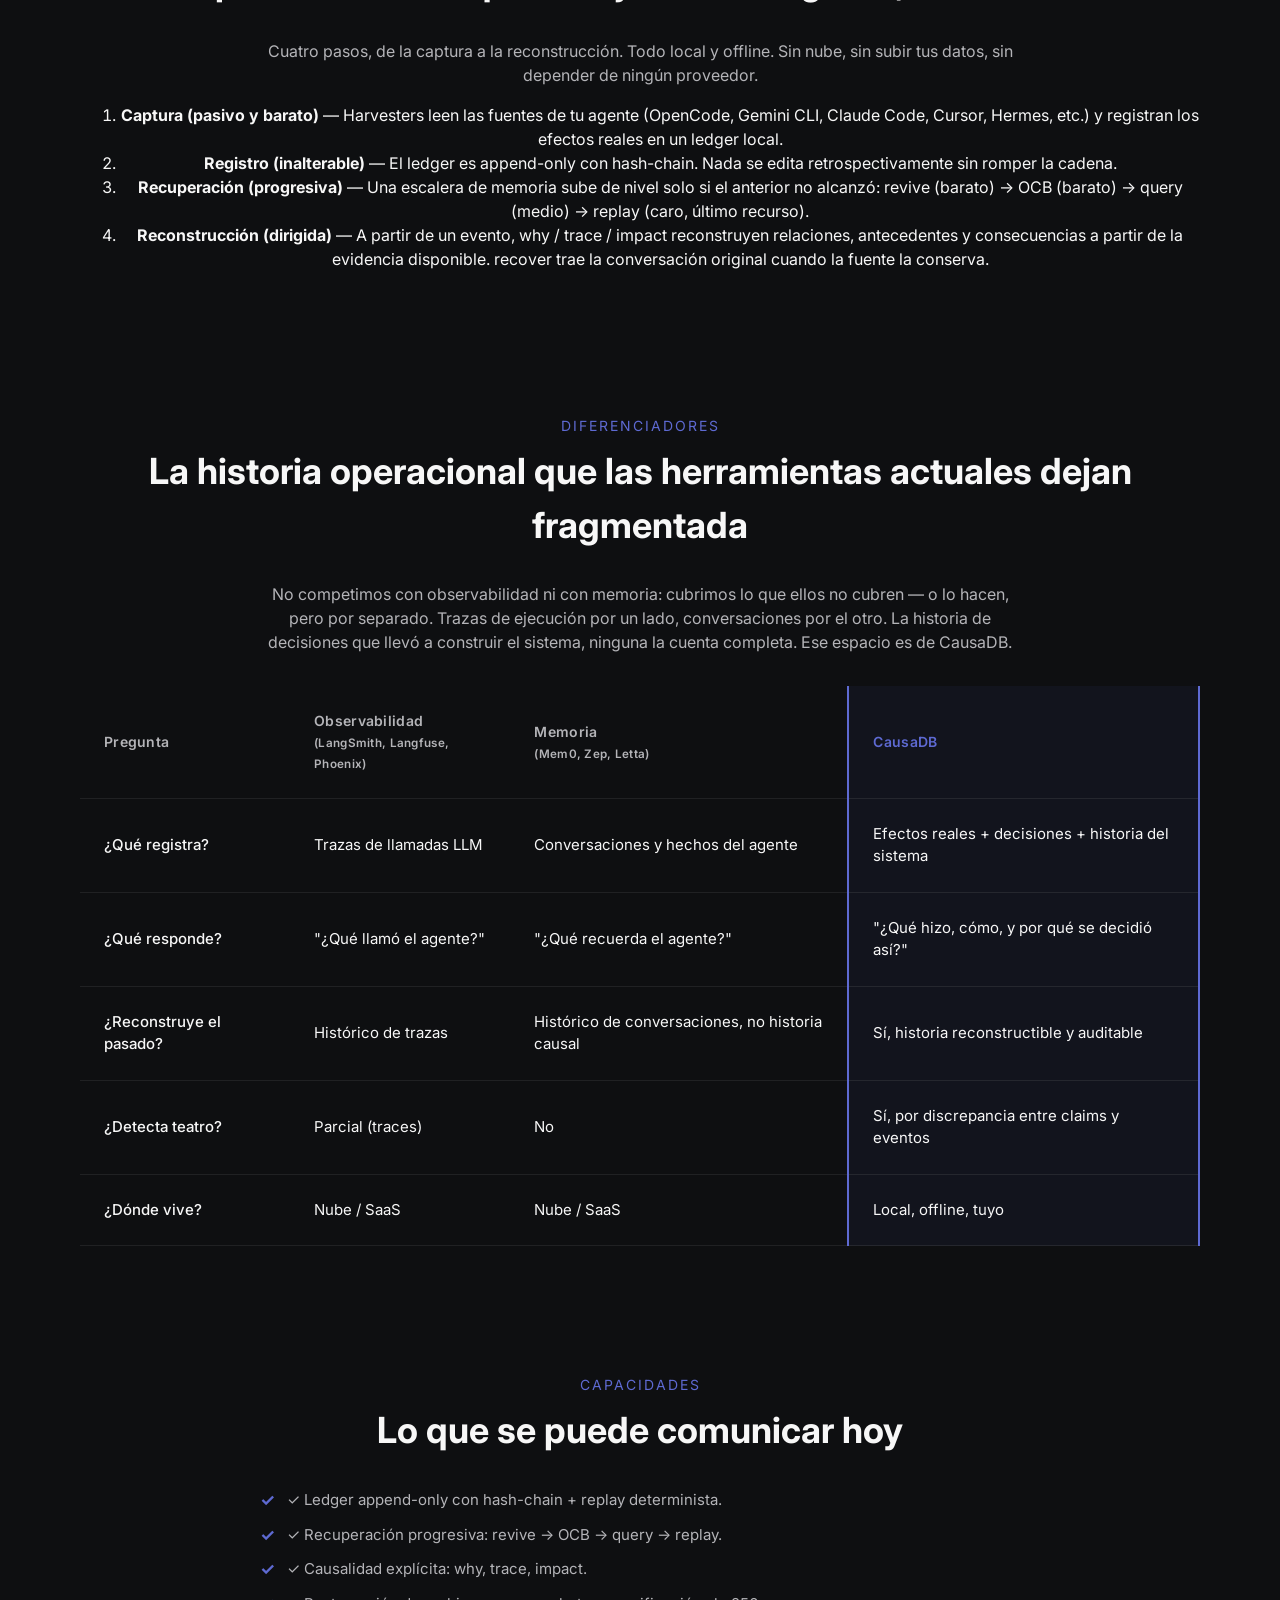
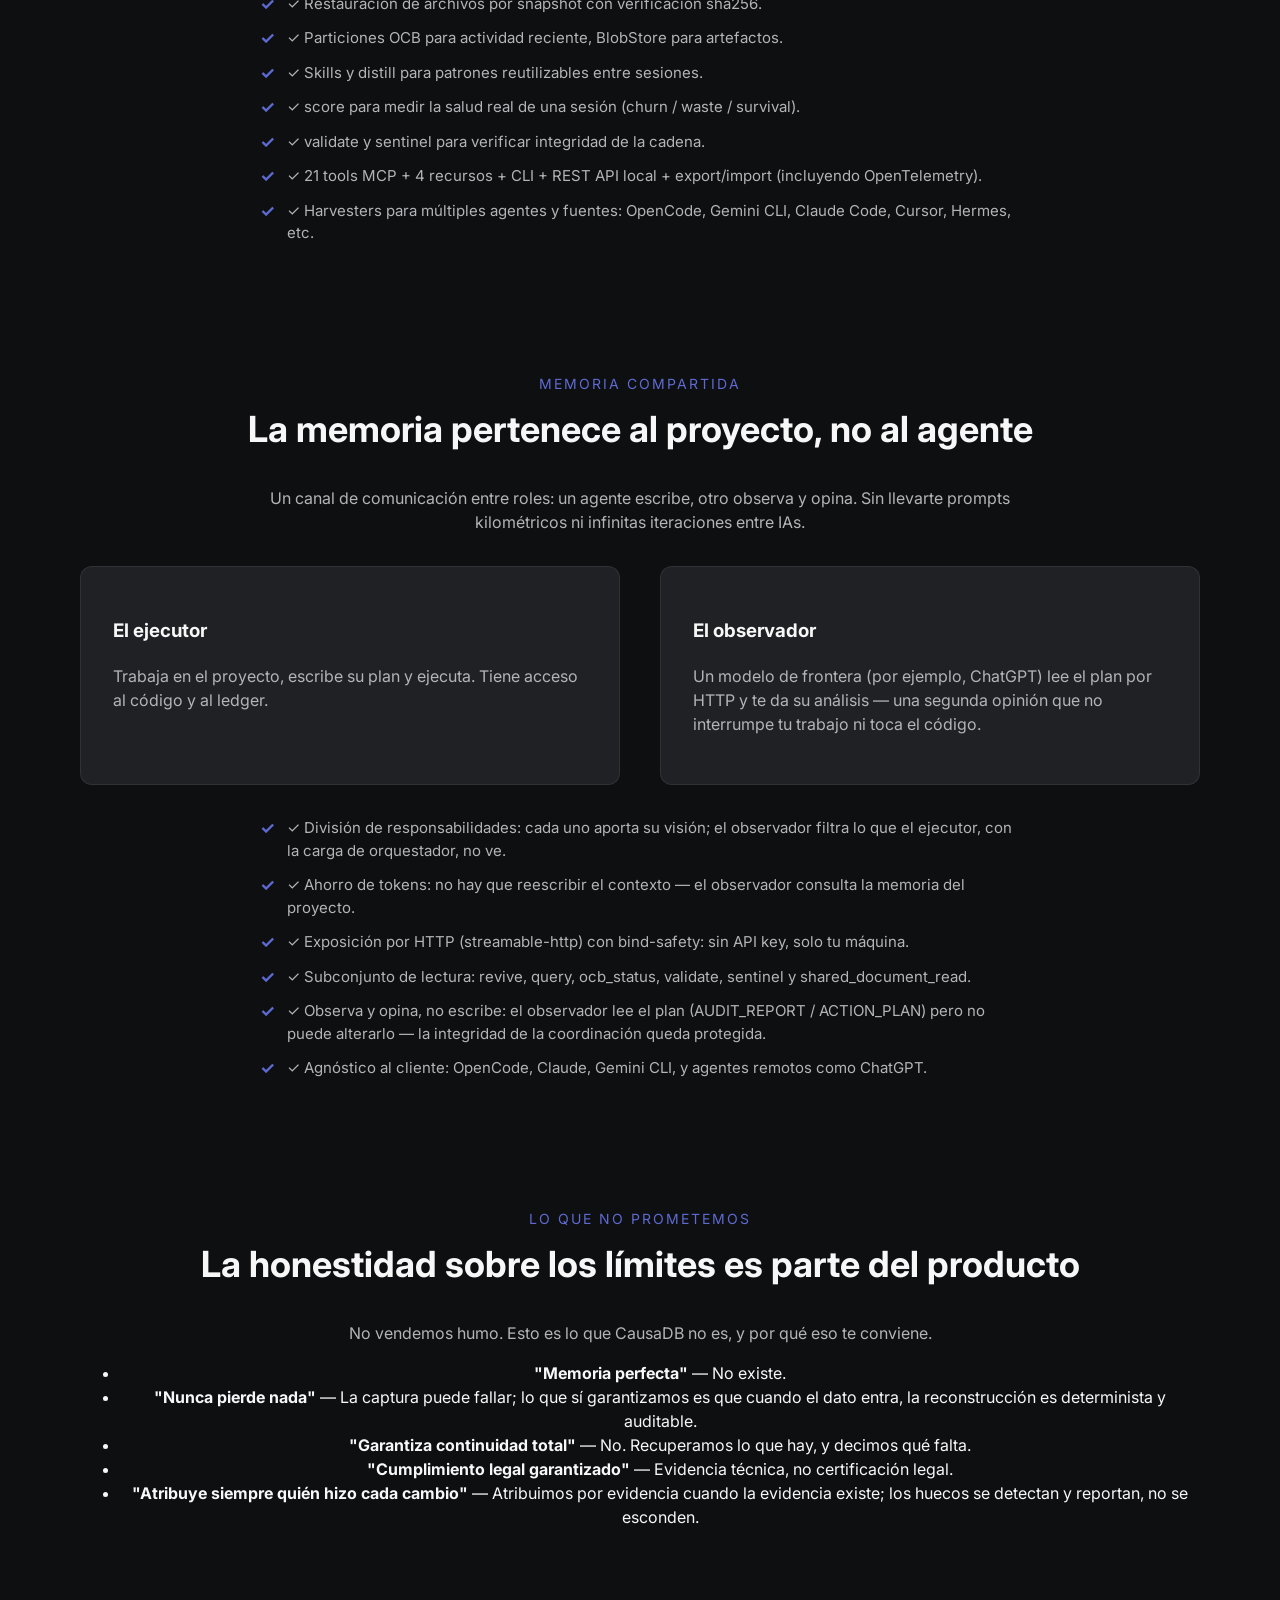
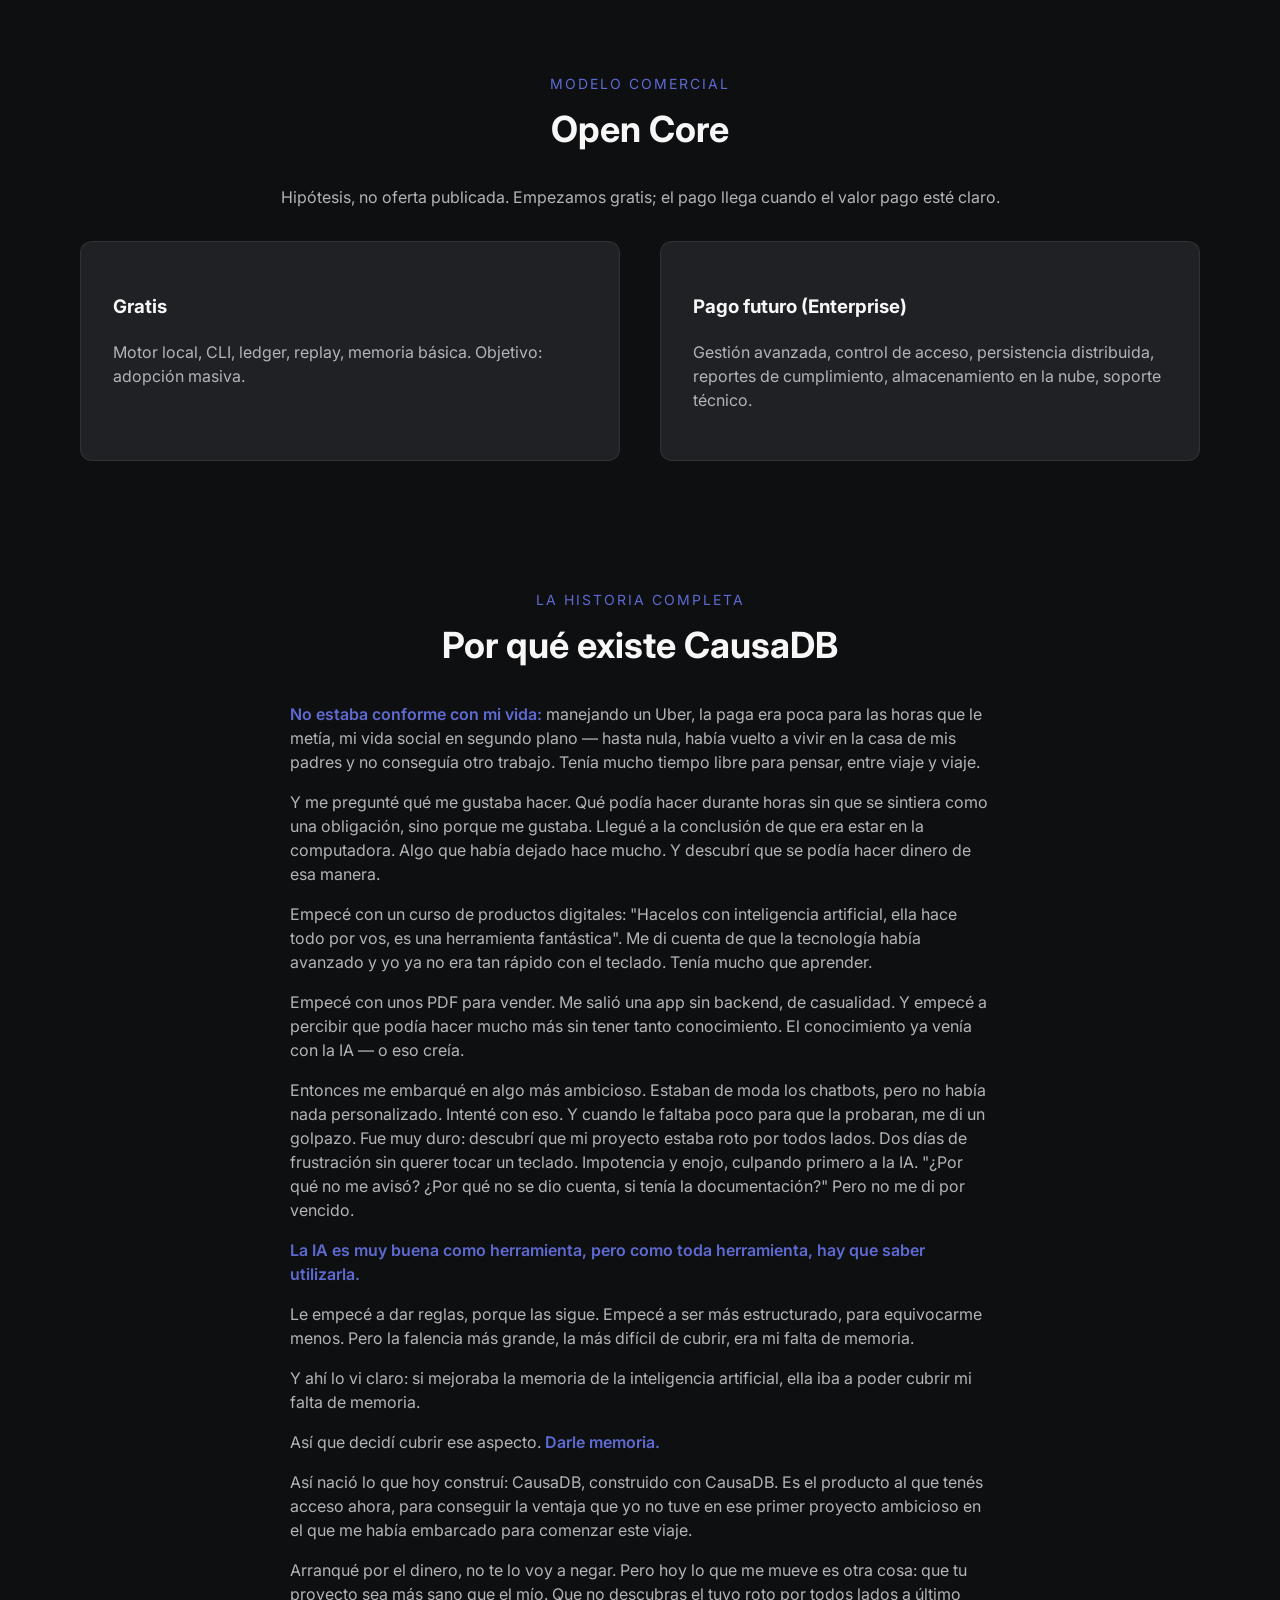
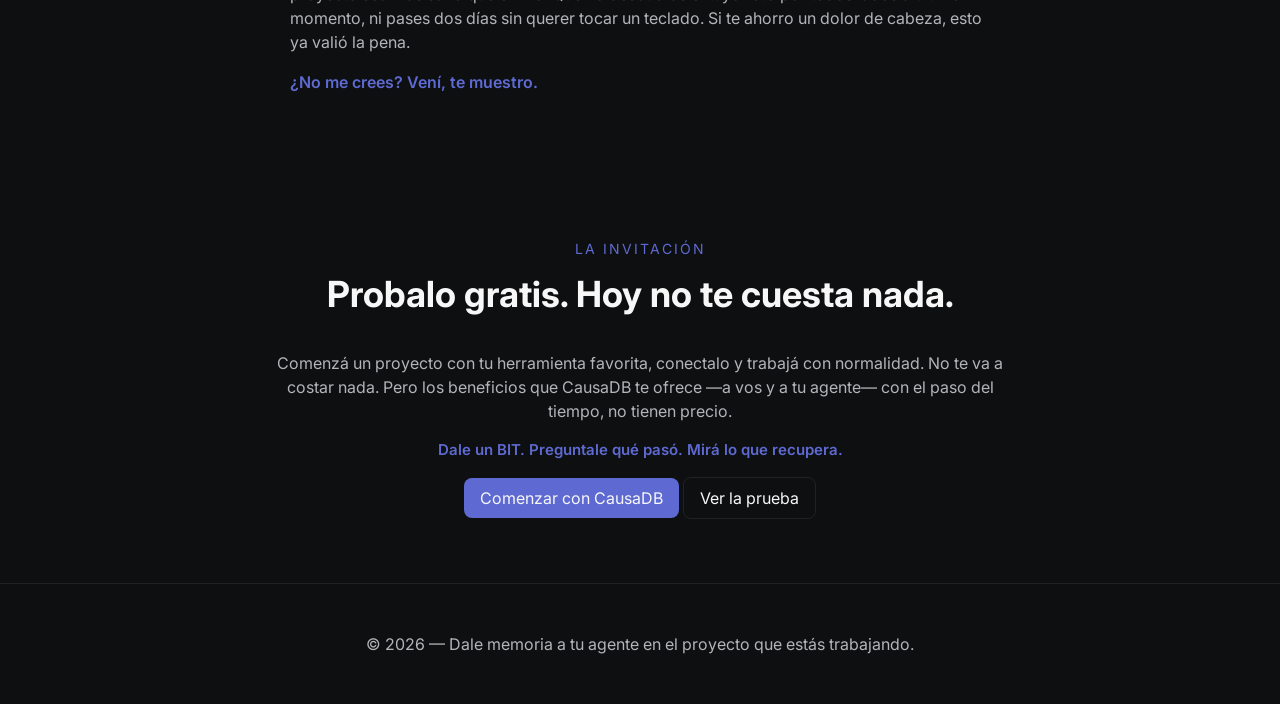
==== commit 4d21016e: "fix(seguridad): secretos tapados + puertas con traba + landing (BIT-CHR.141/142)" ====
--- a/docs/landing/index.html
+++ b/docs/landing/index.html
@@ -231,6 +231,62 @@
             gap: calc(var(--spacing-base) * 10);
             grid-template-columns: repeat(3, 1fr);
             margin-top: calc(var(--spacing-base) * 8);
+        }
+
+        .grid--two-columns {
+            display: grid;
+            gap: calc(var(--spacing-base) * 10);
+            grid-template-columns: repeat(2, 1fr);
+            margin-top: calc(var(--spacing-base) * 8);
+        }
+
+        .grid--three-columns {
+            display: grid;
+            gap: calc(var(--spacing-base) * 10);
+            grid-template-columns: repeat(3, 1fr);
+            margin-top: calc(var(--spacing-base) * 8);
+        }
+
+        .grid-cards {
+            display: grid;
+            gap: calc(var(--spacing-base) * 10);
+            grid-template-columns: repeat(2, 1fr);
+            margin-top: calc(var(--spacing-base) * 8);
+        }
+
+        .card__eyebrow {
+            font-size: 14px;
+            letter-spacing: 2px;
+            color: var(--color-accent);
+            text-transform: uppercase;
+            margin-bottom: calc(var(--spacing-base) * 2);
+        }
+
+        .card__title {
+            margin-top: 0;
+        }
+
+        .card__body {
+            font-size: var(--typography-body);
+            color: var(--color-text-secondary);
+            line-height: var(--line-height-base);
+        }
+
+        .section__highlight {
+            background-color: var(--color-surface);
+            border: 1px solid var(--color-border);
+            border-radius: 12px;
+            padding: calc(var(--spacing-base) * 8);
+            margin-top: calc(var(--spacing-base) * 8);
+        }
+
+        .story__prose a {
+            color: var(--color-accent);
+        }
+
+        nav .hero__cta {
+            margin-top: 0;
+            padding: 8px 16px;
         }
 
         table {
@@ -412,7 +468,7 @@
                 <li><a href="#how">Cómo funciona</a></li>
                 <li><a href="#differentiators">Diferenciadores</a></li>
                 <li><a href="#agents">Agentes externos</a></li>
-                <li><a href="#" class="hero__cta hero__cta--secondary">Comenzar</a></li>
+                <li><a href="https://github.com/thebuilderpeligroso-netizen/causadb" target="_blank" rel="noopener noreferrer" class="hero__cta hero__cta--secondary">Comenzar</a></li>
             </ul>
         </div>
     </nav>
@@ -423,29 +479,19 @@
         <div class="hero__eyebrow">La memoria de tu proyecto para agentes de IA</div>
         <h1 class="hero__title">Cambiá de agente sin perder el contexto</h1>
         <p class="hero__subtitle">CausaDB guarda una historia verificable de tu proyecto — qué hizo cada agente, cómo y por qué — para que pases de Claude Code a OpenCode, Gemini CLI u otra herramienta sin empezar de cero.</p>
-        <a href="#" class="hero__cta hero__cta--primary">Comenzar con CausaDB</a>
-        <a href="#" class="hero__cta hero__cta--secondary">Ver cómo funciona</a>
+        <a href="https://github.com/thebuilderpeligroso-netizen/causadb" target="_blank" rel="noopener noreferrer" class="hero__cta hero__cta--primary">Comenzar con CausaDB</a>
+        <a href="#demo" class="hero__cta hero__cta--secondary">Ver cómo funciona</a>
         <p class="hero__muted">Todo local y offline. Sin nube, sin subir tus datos.</p>
     </div>
 </section>
 
-<section id="story" class="eyebrow section story">
+<section id="story" class="section">
     <div class="container">
     <h2 class="section__eyebrow">La historia</h2>
     <h3 class="section__title">Estaba trabajando de Uber y me hice un planteo que no me largaba.</h3>
     <div class="story__prose" style="max-width: 700px; margin: 0 auto; text-align: left;">
-        <p><span class="hl">No estaba conforme con mi vida:</span> la paga era poca para las horas que le metía, mi vida social en segundo plano — hasta nula, había vuelto a vivir en la casa de mis padres y no conseguía otro trabajo. Tenía mucho tiempo libre para pensar, entre viaje y viaje.</p>
-        <p>Y me pregunté qué me gustaba hacer. Qué podía hacer durante horas sin que se sintiera como una obligación, sino porque me gustaba. Llegué a la conclusión de que era estar en la computadora. Algo que había dejado hace mucho. Y descubrí que se podía hacer dinero de esa manera.</p>
-        <p>Empecé con un curso de productos digitales: "Hacelos con inteligencia artificial, ella hace todo por vos, es una herramienta fantástica". Me di cuenta de que la tecnología había avanzado y yo ya no era tan rápido con el teclado. Tenía mucho que aprender.</p>
-        <p>Empecé con unos PDF para vender. Me salió una app sin backend, de casualidad. Y empecé a percibir que podía hacer mucho más sin tener tanto conocimiento. El conocimiento ya venía con la IA — o eso creía.</p>
-        <p>Entonces me embarqué en algo más ambicioso. Estaban de moda los chatbots, pero no había nada personalizado. Intenté con eso. Y cuando le faltaba poco para que la probaran, me di un golpazo. Fue muy duro: descubrí que mi proyecto estaba roto por todos lados. Dos días de frustración sin querer tocar un teclado. Impotencia y enojo, culpando primero a la IA. "¿Por qué no me avisó? ¿Por qué no se dio cuenta, si tenía la documentación?" Pero no me di por vencido.</p>
-<p><span class="hl">La IA es muy buena como herramienta, pero como toda herramienta, hay que saber utilizarla.</span></p>
-<p>Le empecé a dar reglas, porque las sigue. Empecé a ser más estructurado, para equivocarme menos. Pero la falencia más grande, la más difícil de cubrir, era mi falta de memoria.</p>
-        <p>Y ahí lo vi claro: si mejoraba la memoria de la inteligencia artificial, ella iba a poder cubrir mi falta de memoria.</p>
-        <p>Así que decidí cubrir ese aspecto. <span class="hl">Darle memoria.</span></p>
-        <p>Así nació lo que hoy construí: CausaDB, construido con CausaDB. Es el producto al que tenés acceso ahora, para conseguir la ventaja que yo no tuve en ese primer proyecto ambicioso en el que me había embarcado para comenzar este viaje.</p>
-        <p>Arranqué por el dinero, no te lo voy a negar. Pero hoy lo que me mueve es otra cosa: que tu proyecto sea más sano que el mío. Que no descubras el tuyo roto por todos lados a último momento, ni pases dos días sin querer tocar un teclado. Si te ahorro un dolor de cabeza, esto ya valió la pena.</p>
-        <p><span class="hl">¿No me crees? Vení, te muestro.</span></p>
+        <p>Empecé manejando un Uber, sin saber programar bien, y un proyecto con IA se me rompió por todos lados sin que nadie me avisara. Ahí entendí lo que faltaba: <span class="hl">memoria.</span> Por eso construí CausaDB.</p>
+        <p><a href="#founder-story">Leer la historia completa</a></p>
     </div>
     </div>
 </section>
@@ -493,7 +539,7 @@
             Tu navegador no soporta video.
         </video>
     </div>
-    <p class="hero__muted">Demostración real · sin audio · 9 minutos</p>
+    <p class="hero__muted">Demostración real · sin audio · 2 minutos</p>
     </div>
 </section>
 
@@ -712,6 +758,28 @@
     </div>
 </section>
 
+    <!-- SECTION: FOUNDER-STORY -->
+    <section id="founder-story" class="section">
+        <div class="container">
+        <div class="section__eyebrow">La historia completa</div>
+        <h2 class="section__title">Por qué existe CausaDB</h2>
+        <div class="story__prose" style="max-width: 700px; margin: 0 auto; text-align: left;">
+        <p><span class="hl">No estaba conforme con mi vida:</span> manejando un Uber, la paga era poca para las horas que le metía, mi vida social en segundo plano — hasta nula, había vuelto a vivir en la casa de mis padres y no conseguía otro trabajo. Tenía mucho tiempo libre para pensar, entre viaje y viaje.</p>
+        <p>Y me pregunté qué me gustaba hacer. Qué podía hacer durante horas sin que se sintiera como una obligación, sino porque me gustaba. Llegué a la conclusión de que era estar en la computadora. Algo que había dejado hace mucho. Y descubrí que se podía hacer dinero de esa manera.</p>
+        <p>Empecé con un curso de productos digitales: "Hacelos con inteligencia artificial, ella hace todo por vos, es una herramienta fantástica". Me di cuenta de que la tecnología había avanzado y yo ya no era tan rápido con el teclado. Tenía mucho que aprender.</p>
+        <p>Empecé con unos PDF para vender. Me salió una app sin backend, de casualidad. Y empecé a percibir que podía hacer mucho más sin tener tanto conocimiento. El conocimiento ya venía con la IA — o eso creía.</p>
+        <p>Entonces me embarqué en algo más ambicioso. Estaban de moda los chatbots, pero no había nada personalizado. Intenté con eso. Y cuando le faltaba poco para que la probaran, me di un golpazo. Fue muy duro: descubrí que mi proyecto estaba roto por todos lados. Dos días de frustración sin querer tocar un teclado. Impotencia y enojo, culpando primero a la IA. "¿Por qué no me avisó? ¿Por qué no se dio cuenta, si tenía la documentación?" Pero no me di por vencido.</p>
+        <p><span class="hl">La IA es muy buena como herramienta, pero como toda herramienta, hay que saber utilizarla.</span></p>
+        <p>Le empecé a dar reglas, porque las sigue. Empecé a ser más estructurado, para equivocarme menos. Pero la falencia más grande, la más difícil de cubrir, era mi falta de memoria.</p>
+        <p>Y ahí lo vi claro: si mejoraba la memoria de la inteligencia artificial, ella iba a poder cubrir mi falta de memoria.</p>
+        <p>Así que decidí cubrir ese aspecto. <span class="hl">Darle memoria.</span></p>
+        <p>Así nació lo que hoy construí: CausaDB, construido con CausaDB. Es el producto al que tenés acceso ahora, para conseguir la ventaja que yo no tuve en ese primer proyecto ambicioso en el que me había embarcado para comenzar este viaje.</p>
+        <p>Arranqué por el dinero, no te lo voy a negar. Pero hoy lo que me mueve es otra cosa: que tu proyecto sea más sano que el mío. Que no descubras el tuyo roto por todos lados a último momento, ni pases dos días sin querer tocar un teclado. Si te ahorro un dolor de cabeza, esto ya valió la pena.</p>
+        <p><span class="hl">¿No me crees? Vení, te muestro.</span></p>
+        </div>
+        </div>
+    </section>
+
     <!-- SECTION: INVITACION -->
     <section id="invitacion" class="section">
         <div class="container">
@@ -719,7 +787,7 @@
             <h2 class="section__title">Probalo gratis. Hoy no te cuesta nada.</h2>
             <p class="section__lead">Comenzá un proyecto con tu herramienta favorita, conectalo y trabajá con normalidad. No te va a costar nada. Pero los beneficios que CausaDB te ofrece —a vos y a tu agente— con el paso del tiempo, no tienen precio.</p>
             <p class="hero__muted"><span class="hl">Dale un BIT. Preguntale qué pasó. Mirá lo que recupera.</span></p>
-            <a href="#" class="hero__cta hero__cta--primary">Comenzar con CausaDB</a>
+            <a href="https://github.com/thebuilderpeligroso-netizen/causadb" target="_blank" rel="noopener noreferrer" class="hero__cta hero__cta--primary">Comenzar con CausaDB</a>
             <a href="#proof" class="hero__cta hero__cta--secondary">Ver la prueba</a>
         </div>
     </section>
